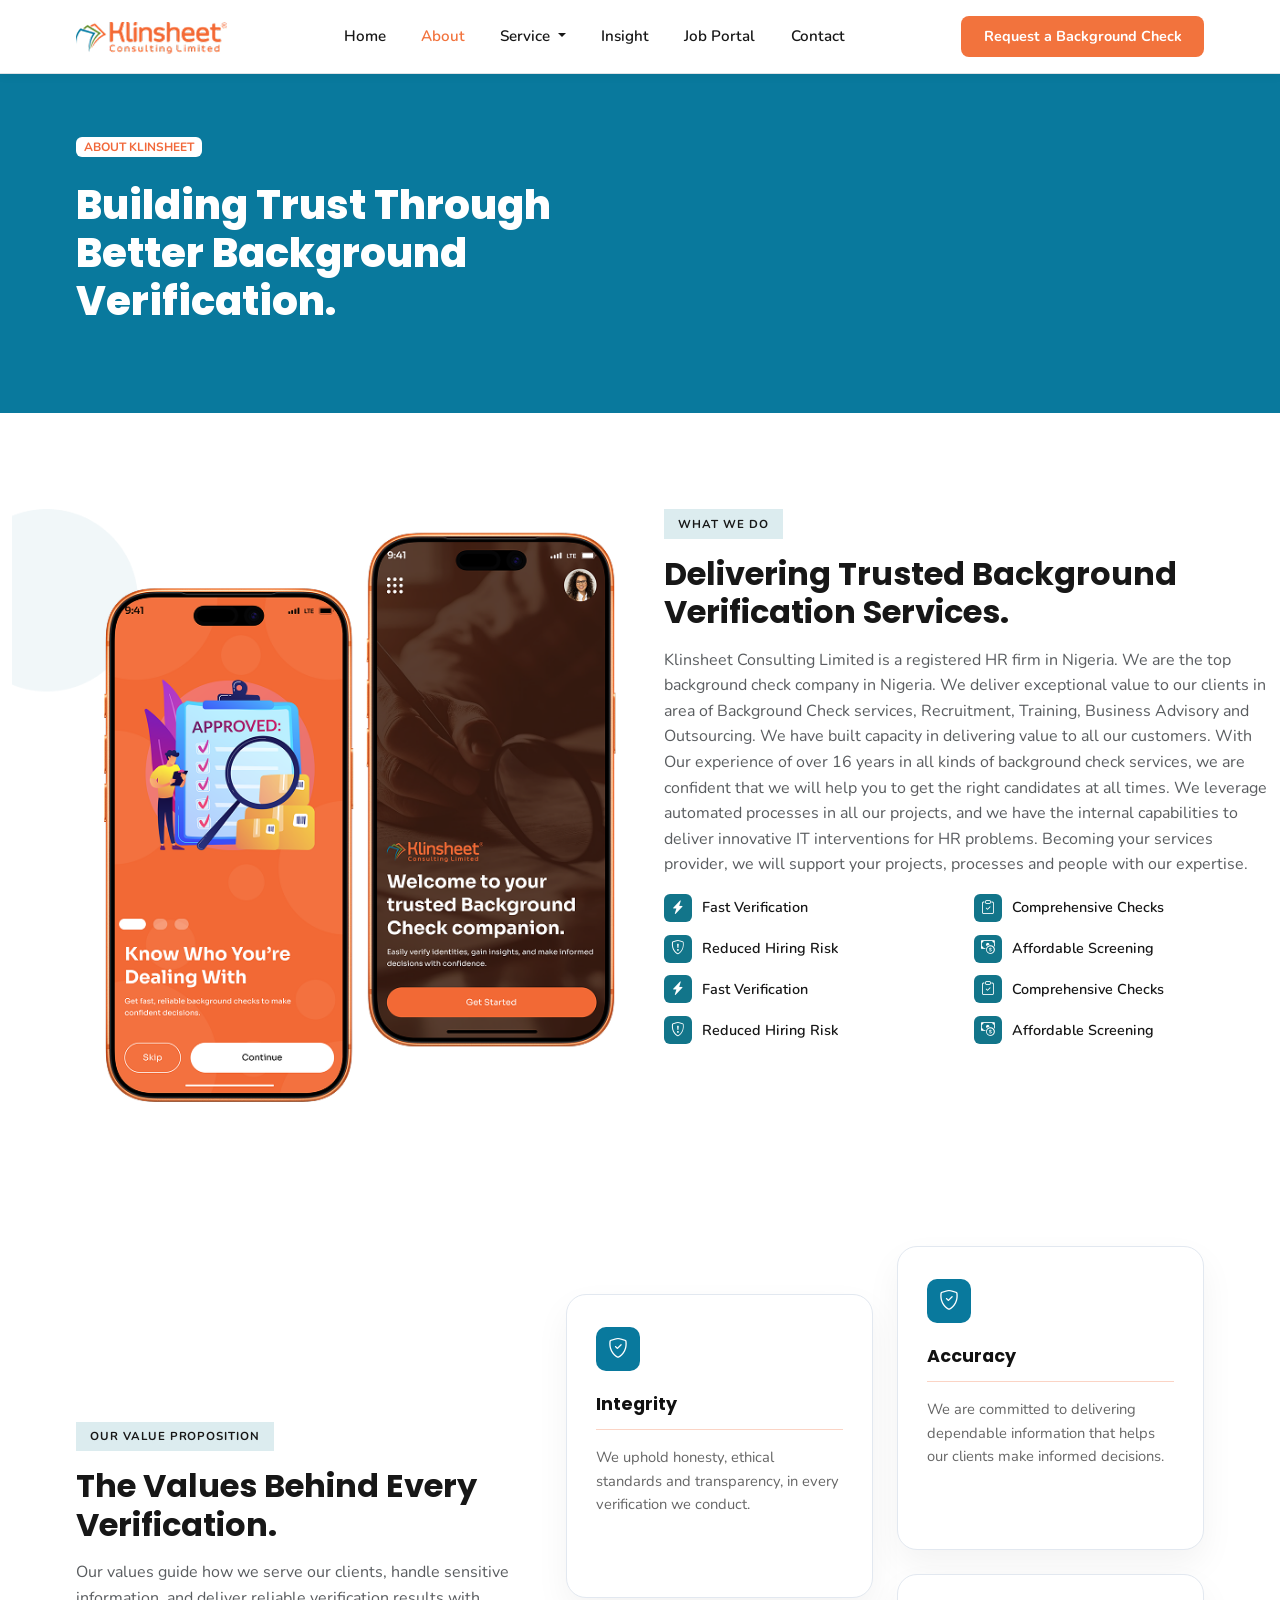
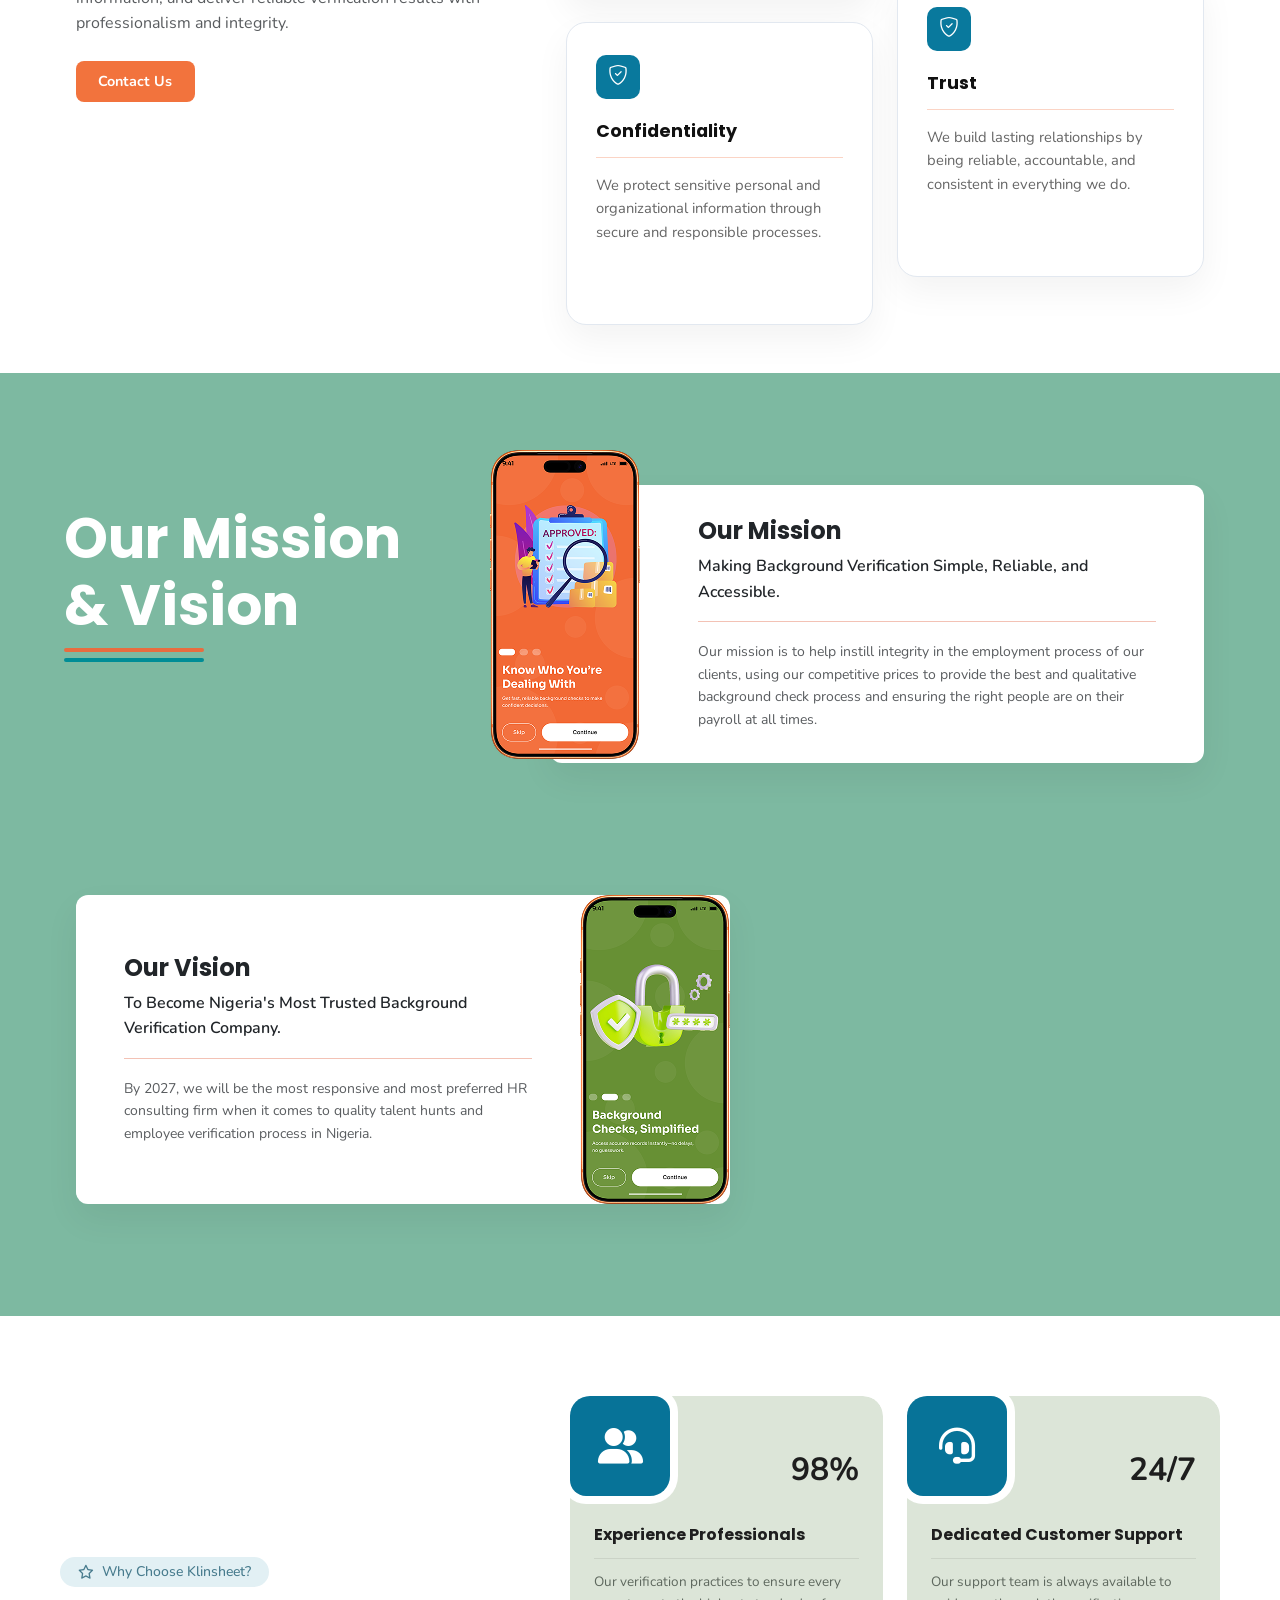
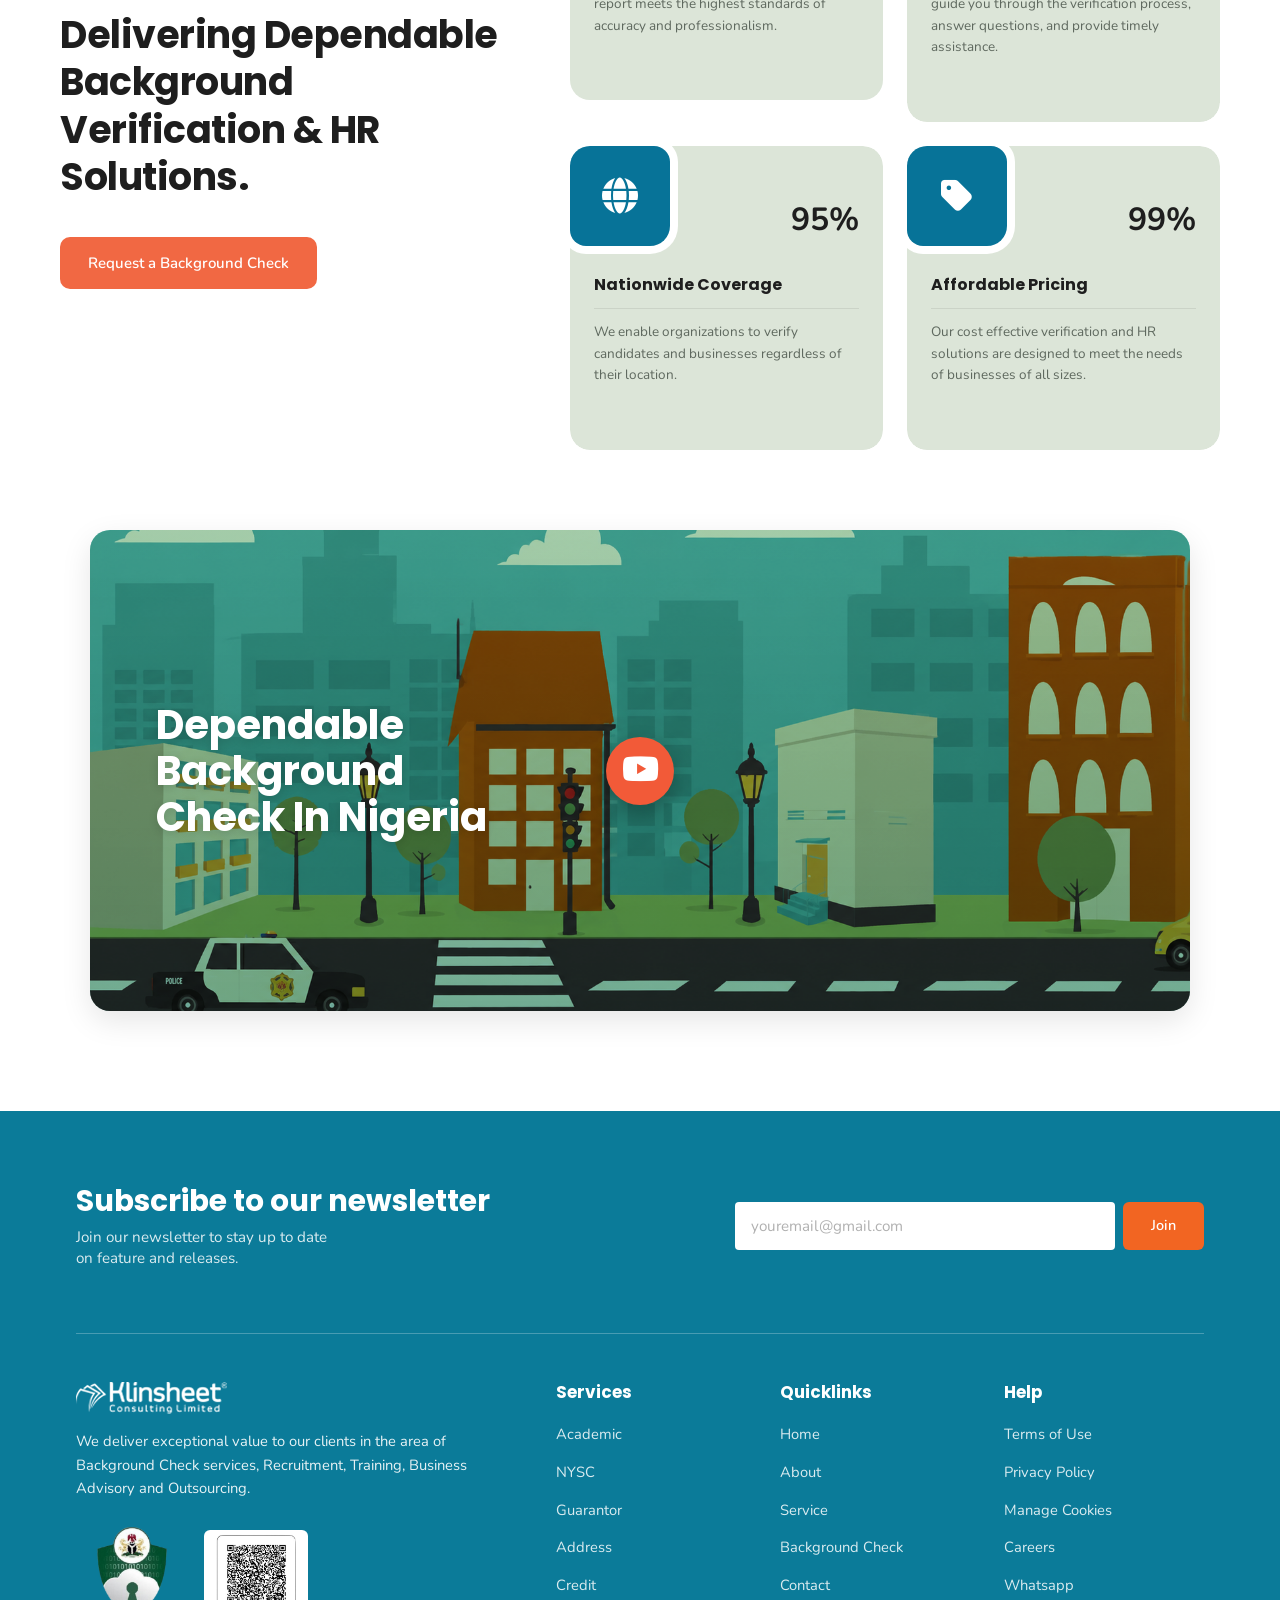
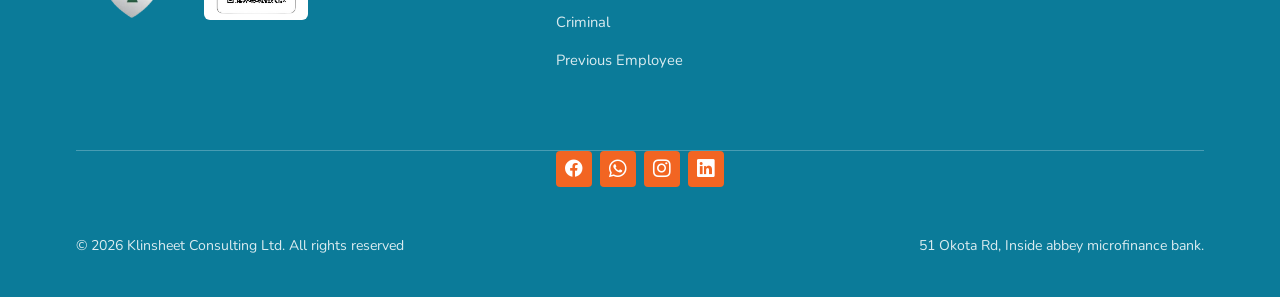
==== About.html @ 45db50a8 "gggggg" ====
<!DOCTYPE html>
<html lang="en">
<head>
  <meta charset="UTF-8">
  <meta name="viewport" content="width=device-width, initial-scale=1.0">
  <title>Klinsheet Consulting Ltd — About</title>

  <!-- External Libraries -->
  <link href="https://cdn.jsdelivr.net/npm/bootstrap@5.3.3/dist/css/bootstrap.min.css" rel="stylesheet">
  <link rel="stylesheet" href="https://cdn.jsdelivr.net/npm/bootstrap-icons@1.11.3/font/bootstrap-icons.css">
  <link href="https://fonts.googleapis.com/css2?family=Nunito:wght@400;600;700&family=Poppins:wght@400;500;600;700;800&display=swap" rel="stylesheet">
  <link rel="stylesheet" href="https://cdnjs.cloudflare.com/ajax/libs/font-awesome/6.4.0/css/all.min.css">
 <link rel="stylesheet" href="sbout.css">
</head>
<body>

  <!-- NAVBAR -->
  <nav class="navbar navbar-expand-lg navbar-custom border-bottom sticky-top">
    <div class="container">
      <a class="navbar-brand navbar-brand-custom" href="#"><img src="images/klinsheet logo 1.png" alt=""></a>
      <button class="navbar-toggler" type="button" data-bs-toggle="collapse" data-bs-target="#navMenu">
        <span class="navbar-toggler-icon"></span>
      </button>
      <div class="collapse navbar-collapse" id="navMenu">
        <ul class="navbar-nav mx-auto">
          <li class="nav-item"><a class="nav-link nav-link-custom" href="index.html">Home</a></li>
          <li class="nav-item"><a class="nav-link nav-link-custom active" href="about.css">About</a></li>
          <li class="nav-item dropdown">
  <a class="nav-link nav-link-custom dropdown-toggle" href="#" id="servicesDropdown" role="button" data-bs-toggle="dropdown" aria-expanded="false">
    Service
  </a>
  <ul class="dropdown-menu dropdown-menu-glass" aria-labelledby="servicesDropdown">
    <li><a class="dropdown-item" href="academic verification.html">Academic Verification</a></li>
    <li><a class="dropdown-item" href="Previous Employee Check.html">Previous Employee Check</a></li>
    <li><a class="dropdown-item" href="guarantor check.html">Guarantor/ Reference Check</a></li>
    <li><a class="dropdown-item" href="nysc verification.html">NYSC Verification</a></li>
    <li><a class="dropdown-item" href="Address confirmation.html">Address Confirmation</a></li>
    <li><a class="dropdown-item" href="credit check.html">Credit Check</a></li>
    <li><a class="dropdown-item " href="criminal ceck.html">Criminal Check</a></li>
  </ul>
</li>
          <li class="nav-item"><a class="nav-link nav-link-custom" href="#">Insight</a></li>
          <li class="nav-item"><a class="nav-link nav-link-custom" href="#">Job Portal</a></li>
          <li class="nav-item"><a class="nav-link nav-link-custom" href="contact us.html">Contact</a></li>
        </ul>
        <a href="request background check.html" class="btn btn-orange ms-lg-3 mt-3 mt-lg-0">Request a Background Check</a>
      </div>
    </div>
  </nav>

  
  <section class="hero mb-5">
    <div class="container hero-container">
      <div class="badge badge-orange mb-4">ABOUT KLINSHEET</div>
      <h1>Building Trust Through<br> Better Background Verification.</h1>
    </div>
  </section>

  <section class="container-fluid py-5 my-5 about-intro">
    <div class="row g-5">
      <div class="about-intro-img col-md-6">
      <img src="images/Group 33368.png" alt="Mobile App Screen" class="img-fluid">
    </div>
    <div class="about-intro-text col-md-6">
       <span class="eyebrow eyebrow-blue mb-3 d-inline-block">WHAT WE DO</span>
          <h2 class="fw-bold mb-3 fs-2">Delivering Trusted Background Verification Services.</h2>
          <p class="text-muted mb-3">
            Klinsheet Consulting Limited is a registered HR firm in Nigeria. We are the top background check company in Nigeria. We deliver exceptional value to our 
clients in area of Background Check services, Recruitment, Training, Business Advisory and Outsourcing. We have built capacity in delivering value to all our customers. With Our experience of over 16 years in all kinds of
background check services, we are confident that we will help you to get the right candidates at all times. We leverage automated processes
in all our projects, and we have the internal capabilities to deliver innovative IT interventions for HR problems. Becoming your services
provider, we will support your projects, processes and people with our expertise.
          </p>

          
          <div class="row g-3">
            <div class="col-sm-6">
              <div class="feature-item">
                <span class="feature-icon"><i class="bi bi-lightning-charge-fill text-white"></i></span> 
                Fast Verification
              </div>
              <div class="feature-item">
                <span class="feature-icon"><i class="bi bi-shield-exclamation text-white"></i></span> 
                Reduced Hiring Risk
              </div>
            </div>
            <div class="col-sm-6">
              <div class="feature-item">
                <span class="feature-icon"><i class="bi bi-clipboard-check text-white"></i></span> 
                Comprehensive Checks
              </div>
              <div class="feature-item">
                <span class="feature-icon"><i class="bi bi-cash-coin text-white"></i></span> 
                Affordable Screening
              </div>
            </div>
          </div>
          <div class="row g-3">
            <div class="col-sm-6">
              <div class="feature-item">
                <span class="feature-icon"><i class="bi bi-lightning-charge-fill text-white"></i></span> 
                Fast Verification
              </div>
              <div class="feature-item">
                <span class="feature-icon"><i class="bi bi-shield-exclamation text-white"></i></span> 
                Reduced Hiring Risk
              </div>
            </div>
            <div class="col-sm-6">
              <div class="feature-item">
                <span class="feature-icon"><i class="bi bi-clipboard-check text-white"></i></span> 
                Comprehensive Checks
              </div>
              <div class="feature-item">
                <span class="feature-icon"><i class="bi bi-cash-coin text-white"></i></span> 
                Affordable Screening
              </div>
            </div>
          </div>
      </div>
    </div>
  </section>
<!-- VALUES -->
<section class="py-5 my-5">
  <div class="container">
    <div class="row align-items-center g-5">
      <div class="col-lg-5">
        <span class="eyebrow eyebrow-blue mb-3 d-inline-block">OUR VALUE PROPOSITION</span>
        <h2 class="fw-bold mb-3 fs-2">The Values Behind Every Verification.</h2>
        <p class="text-muted mb-4">
          Our values guide how we serve our clients, handle sensitive information, and deliver reliable
          verification results with professionalism and integrity.
        </p>
        <a href="#" class="btn btn-orange">Contact Us</a>
      </div>
      <div class="col-lg-7">
        <div class="row g-4">
          <div class="col-sm-6">
            <div class="value-card mt-sm-5">
              <div class="value-icon"><i class="bi bi-shield-check"></i></div>
              <h5>Integrity</h5>
              <p>We uphold honesty, ethical standards and transparency, in every verification we conduct.</p>
            </div>
          </div>
          <div class="col-sm-6">
            <div class="value-card">
              <div class="value-icon"><i class="bi bi-shield-check"></i></div>
              <h5>Accuracy</h5>
              <p>We are committed to delivering dependable information that helps our clients make informed decisions.</p>
            </div>
          </div>
          <div class="col-sm-6">
            <div class="value-card mt-sm-5">
              <div class="value-icon"><i class="bi bi-shield-check"></i></div>
              <h5>Confidentiality</h5>
              <p>We protect sensitive personal and organizational information through secure and responsible processes.</p>
            </div>
          </div>
          <div class="col-sm-6">
            <div class="value-card">
              <div class="value-icon"><i class="bi bi-shield-check"></i></div>
              <h5>Trust</h5>
              <p>We build lasting relationships by being reliable, accountable, and consistent in everything we do.</p>
            </div>
          </div>
        </div>
      </div>
    </div>
  </div>
</section>

 <section class="mission-vision-section">
  <div class="container position-relative">
    
    <div class="section-title-wrapper">
      <h1 class="text-white fw-bold display-4 mb-2">Our Mission<br>&amp; Vision</h1>
      <div class="accent-lines">
        <span class="line-orange"></span>
        <span class="line-teal"></span>
      </div>
    </div>

    <div class="cards-stack">
      <div class="mv-card-wrapper mission-wrapper">
        <article class="mv-card">
          <div class="phone-wrap phone-top">
            <img src="images/Free iPhone 17 Pro Cosmic Orange Mockup (Mockuuups Studio).png" alt="Mission Mobile App">
          </div>
          <div class="card-content">
            <h2 class="fs-4 fw-bold mb-2 text-dark">Our Mission</h2>
            <p class="lead text-dark fw-semibold mb-3 fs-6">
              Making Background Verification Simple, Reliable, and Accessible.
            </p>
            <hr class="card-divider">
            <p class="text-muted small mb-0">
              Our mission is to help instill integrity in the employment process of our clients, using our competitive prices to provide the best and qualitative background check process and ensuring the right people are on their payroll at all times.
            </p>
          </div>
        </article>
      </div>

      <div class="mv-card-wrapper vision-wrapper">
        <article class="mv-card">
          <div class="card-content">
            <h2 class="fs-4 fw-bold mb-2 text-dark">Our Vision</h2>
            <p class="lead text-dark fw-semibold mb-3 fs-6">
              To Become Nigeria's Most Trusted Background Verification Company.
            </p>
            <hr class="card-divider">
            <p class="text-muted small mb-0">
              By 2027, we will be the most responsive and most preferred HR consulting firm when it comes to quality talent hunts and employee verification process in Nigeria.
            </p>
          </div>
          <div class="phone-bottom">
            <img src="images/iphone 2.png" alt="Vision Mobile App">
          </div>
        </article>
      </div>

    </div>
  </div>
</section>
 <!-- WHY CHOOSE / STATS -->
<section class="section-container">
    <!-- Left Column -->
    <div class="left-content">
      <div class="badge">
        <i class="fa-regular fa-star"></i>
        <span>Why Choose Klinsheet?</span>
      </div>
      <h1 class="title">Delivering Dependable Background Verification & HR Solutions.</h1>
      <a href="#" class="cta-btn">Request a Background Check</a>
    </div>

    <!-- Right Grid -->
    <div class="right-grid">
      
      <!-- Card 1 -->
      <div class="card-wrapper">
        <div class="blue-box">
          <i class="fa-solid fa-user-group"></i>
        </div>
        <div class="green-content py-5">
          <div class="stat">98%</div>
          <h3>Experience Professionals</h3>
          <p>Our verification practices to ensure every report meets the highest standards of accuracy and professionalism.</p>
        </div>
      </div>

      <!-- Card 2 -->
      <div class="card-wrapper">
        <div class="blue-box">
          <i class="fa-solid fa-headset"></i>
        </div>
        <div class="green-content py-5">
          <div class="stat">24/7</div>
          <h3>Dedicated Customer Support</h3>
          <p>Our support team is always available to guide you through the verification process, answer questions, and provide timely assistance.</p>
        </div>
      </div>

      <!-- Card 3 -->
      <div class="card-wrapper">
        <div class="blue-box">
          <i class="fa-solid fa-globe"></i>
        </div>
        <div class="green-content py-5">
          <div class="stat">95%</div>
          <h3>Nationwide Coverage</h3>
          <p>We enable organizations to verify candidates and businesses regardless of their location.</p>
        </div>
      </div>

      <!-- Card 4 -->
      <div class="card-wrapper">
        <div class="blue-box">
          <i class="fa-solid fa-tag"></i>
        </div>
        <div class="green-content py-5">
          <div class="stat">99%</div>
          <h3>Affordable Pricing</h3>
          <p>Our cost effective verification and HR solutions are designed to meet the needs of businesses of all sizes.</p>
        </div>
      </div>

    </div>
  </section>

 <div class="video-banner">
  <!-- Background City Illustration -->
  <img src="images/house 11.png" alt="Klinsheet Video Preview" class="video-banner-img">
  
  <!-- Overlay Text on the Left -->
  <div class="video-banner-text">
    <h2>Dependable<br>Background<br>Check In Nigeria</h2>
  </div>

  <!-- Centered YouTube/Play Button Overlay -->
  <a href="#" class="play-btn-center" aria-label="Play Video">
    <i class="bi bi-youtube"></i>
  </a>
</div>

<footer id="contact" class="site-footer">
  <div class="container">
    
    <!-- Newsletter Section -->
    <div class="row align-items-center pb-5 pt-2">
      <div class="col-lg-6 mb-3 mb-lg-0">
        <h3 class="newsletter-title mb-2">Subscribe to our newsletter</h3>
        <p class="newsletter-text mb-0">Join our newsletter to stay up to date<br>on feature and releases.</p>
      </div>
      <div class="col-lg-6">
        <form class="d-flex gap-2 justify-content-lg-end">
          <input type="email" class="form-control newsletter-input" placeholder="youremail@gmail.com" required>
          <button type="submit" class="btn btn-newsletter">Join</button>
        </form>
      </div>
    </div>

    <hr class="footer-divider mb-5">

    <!-- Main Footer Links Section -->
    <div class="row g-4 pb-5">
      <!-- Left Column: Logo, Description & Badges -->
      <div class="col-lg-5 pe-lg-5">
        <a class="navbar-brand d-inline-block mb-3" href="#home">
          <img src="images/klinsheet logo 1.png" alt="Klinsheet Consulting Limited" class="footer-logo">
        </a>
        <p class="footer-description">We deliver exceptional value to our clients in the area of Background Check services, Recruitment, Training, Business Advisory and Outsourcing.</p>
        
        <!-- Badges Side by Side -->
        <div class="d-flex align-items-center gap-3 mt-4" style="height: 100px; width: auto;">
          <img src="images/badge-placeholder.png"style="height: 100px; width: auto;" alt="Security Shield Badge" class="footer-badge-shield">
          <img src="images/qr-placeholder.png"style="height: 90px; width: auto; alt="QR Code" class="footer-badge-qr">
        </div>
      </div>

      <!-- Right Columns: Link Lists -->
      <div class="col-lg-7">
        <div class="row g-4">
          <div class="col-4">
            <h6 class="footer-heading">Services</h6>
            <ul class="footer-links">
              <li><a href="#services">Academic</a></li>
              <li><a href="#services">NYSC</a></li>
              <li><a href="#services">Guarantor</a></li>
              <li><a href="#services">Address</a></li>
              <li><a href="#services">Credit</a></li>
              <li><a href="#services">Criminal</a></li>
              <li><a href="#services">Previous Employee</a></li>
            </ul>
          </div>

          <div class="col-4">
            <h6 class="footer-heading">Quicklinks</h6>
            <ul class="footer-links">
              <li><a href="#home">Home</a></li>
              <li><a href="#about">About</a></li>
              <li><a href="#services">Service</a></li>
              <li><a href="#contact">Background Check</a></li>
              <li><a href="#contact">Contact</a></li>
            </ul>
          </div>

          <div class="col-4">
            <h6 class="footer-heading">Help</h6>
            <ul class="footer-links">
              <li><a href="#">Terms of Use</a></li>
              <li><a href="#">Privacy Policy</a></li>
              <li><a href="#">Manage Cookies</a></li>
              <li><a href="#">Careers</a></li>
              <li><a href="#">Whatsapp</a></li>
            </ul>
          </div>
        </div>
      </div>
    </div>


    <!-- Social Icons Centered above bottom bar -->
      <hr class="footer-divider mb-0">
    <div class="d-flex justify-content-center gap-2 pb-4">
      <a href="#" class="social-box"><i class="bi bi-facebook"></i></a>
      <a href="#" class="social-box"><i class="bi bi-whatsapp"></i></a>
      <a href="#" class="social-box"><i class="bi bi-instagram"></i></a>
      <a href="#" class="social-box"><i class="bi bi-linkedin"></i></a>
    </div>

   

    <!-- Bottom Copyright & Address Section -->
    <div class="d-flex flex-column flex-md-row justify-content-between align-items-center py-4 gap-2 footer-bottom-text">
      <p class="mb-0">&copy; 2026 Klinsheet Consulting Ltd. All rights reserved</p>
      <p class="mb-0">51 Okota Rd, Inside abbey microfinance bank.</p>
    </div>

  </div>
</footer>
<script src="https://cdn.jsdelivr.net/npm/bootstrap@5.3.3/dist/js/bootstrap.bundle.min.js"></script>
</body>
</html>
---- sbout.css ----
/* ============================================================
   COMBINED STYLESHEET
   Merged from: about.css + about1.css
   Note: both source files were merged in order. Some selectors
   (e.g. :root, .hero, .value-card, .value-icon, .newsletter*)
   are defined in both files — later rules in this file (from
   about1.css) will win due to normal CSS cascade order.
============================================================ */

/* ============================================================
   SOURCE: about.css
============================================================ */
html,
body {
    width: 100%;
    max-width: 100%;
    overflow-x: hidden;
}
/* --- Global Styles & Variables --- */

:root {
  --primary: #F26522;
  --primary-hover: #d95318;
  --teal: #008D96;
  --teal-dark: #005F66;
  --teal-light: #E0F2F1;
  --text-dark: #1A202C;
  --text-muted: #4A5568;
  --bg-light: #F7FAFC;
  --bg-green-light: #6BB599;
  --white: #FFFFFF;
  --border-color: #E2E8F0;
  --radius: 8px;
  --transition: all 0.3s ease;
}

* {
  margin: 0;
  padding: 0;
  box-sizing: border-box;
}

body {
  font-family: 'Segoe UI', Tahoma, Geneva, Verdana, sans-serif;
  color: var(--text-dark);
  background-color: #FAFAFA;
  line-height: 1.6;
}

.container {
  width: 90%;
  max-width: 1200px;
  margin: 0 auto;
}

a {
  text-decoration: none;
  color: inherit;
}

ul {
  list-style: none;
}

.text-center { text-align: center; }

/* Buttons & Tags */
.btn {
  display: inline-block;
  padding: 10px 20px;
  border-radius: 6px;
  font-weight: 600;
  font-size: 0.9rem;
  cursor: pointer;
  border: none;
  transition: var(--transition);
}

.btn-primary {
  background-color: var(--primary);
  color: var(--white);
}

.btn-primary:hover {
  background-color:green;
}

.section-tag {
  display: inline-block;
  font-size: 0.8rem;
  font-weight: 700;
  letter-spacing: 1px;
  color: var(--teal);
  text-transform: uppercase;
  margin-bottom: 12px;
}

/* Header / Navigation */
.navbar {
  background: var(--white);
  padding: 15px 0;
  box-shadow: 0 2px 10px rgba(0,0,0,0.05);
  position: sticky;
  top: 0;
  z-index: 100;
}

.nav-container {
  display: flex;
  align-items: center;
  justify-content: space-between;
}
.logo {
  display: flex;
  align-items: center;
  gap: 8px;
  font-weight: 700;
  font-size: 1.4rem;
  color: var(--teal);
}

.nav-links {
  display: flex;
  gap: 25px;
}

.nav-links a {
  font-size: 0.95rem;
  color: var(--text-muted);
  font-weight: 500;

}

.nav-links a.active, .nav-links a:hover {
  color: var(--primary);
}

/* Hero Section */
.hero {
  background-color: #09799D;
  color: var(--white);
  padding: 120px 0 140px 0;
}
.hero-badge {
  display: inline-block;
  background: rgba(255, 255, 255, 0.2);
  padding: 4px 12px;
  border-radius: 4px;
  font-size: 0.75rem;
  font-weight: 600;
  margin-bottom: 15px;
}



/* Intro Section */

.intro-graphics {
  display: flex;
  gap: 15px;
  justify-content: center;
}

.phone-mockup {
  width: 180px;
  height: 340px;
  border-radius: 24px;
  border: 8px solid #2D3748;
  padding: 10px;
  box-shadow: 0 10px 25px rgba(0,0,0,0.1);
}

.orange-screen { background-color: var(--primary); color: white; padding: 20px 10px; text-align: center;}
.dark-screen { background-color: #1A202C; color: white; padding: 20px 10px; }

.intro-content h2 {
  font-size: 2rem;
  margin-bottom: 15px;
}

.lead-text {
  color: var(--text-muted);
  font-size: 0.95rem;
  margin-bottom: 25px;
}

.checklist-grid {
  display: grid;
  grid-template-columns: 1fr 1fr;
  gap: 12px;
}

.check-item {
  color: var(--teal);
  font-size: 0.85rem;
  font-weight: 600;
}

.check-item i { margin-right: 6px; }

/* Values Section */
.values {
  display: grid;
  grid-template-columns: 1fr 1.5fr;
  gap: 40px;
  padding: 60px 0;
}

.values-grid {
  display: grid;
  grid-template-columns: 1fr 1fr;
  gap: 20px;
}

.value-card {
  background: var(--white);
  padding: 25px;
  border-radius: var(--radius);
  border: 1px solid var(--border-color);
  box-shadow: 0 4px 12px rgba(0,0,0,0.03);
}

.value-icon {
  width: 40px;
  height: 40px;
  background: #09799D;
  color: #ffffff;
  border-radius: 6px;
  display: flex;
  align-items: center;
  justify-content: center;
  margin-bottom: 15px;
}

.value-card h3 { margin-bottom: 8px; font-size: 1.1rem; }
.value-card p { font-size: 0.85rem; color: var(--text-muted); }

/* Increased size for the Blue Icon Box */
.stat-icon-box {
  width: 64px;          /* Increased box width */
  height: 64px;         /* Increased box height */
  background-color: #1995af; 
  border-radius: 14px;  /* Slightly larger rounded corners to match proportion */
  color: #ffffff;
  display: flex;
  align-items: center;
  justify-content: center;
  font-size: 1.75rem;   /* Increased icon size */
  flex-shrink: 0;       /* Prevents box from squeezing on small screens */
}

/* Adjust card padding to accommodate the larger icon */
.stat-card {
  background: #ffffff;
  border: 1px solid rgba(0, 0, 0, 0.05);
  border-radius: 16px;
  padding: 20px 24px;   /* Added extra internal spacing */
  display: flex;
  align-items: center;
  justify-content: space-between;
  box-shadow: 0 8px 20px rgba(0, 0, 0, 0.03);
}

/* Make percentage text proportionally balanced */
.stat-number-box {
  font-size: 2.2rem;    /* Slightly larger font to match the bigger icon */
  font-weight: 800;
  color: #111111;
  letter-spacing: -0.5px;
}

/* Newsletter Section */
.newsletter {
  background: var(--teal);
  color: var(--white);
  padding: 40px 0;
}

.newsletter-grid {
  display: flex;
  justify-content: space-between;
  align-items: center;
}

.newsletter-form {
  display: flex;
  gap: 10px;
}

.newsletter-form input {
  padding: 10px 15px;
  border-radius: 6px;
  border: none;
  width: 280px;
  outline: none;
}

/* Footer */
.footer {
  background: var(--teal-dark);
  color: var(--white);
  padding: 60px 0 20px 0;
}

.footer-grid {
  display: grid;
  grid-template-columns: 2fr 1fr 1fr 1fr;
  gap: 40px;
  margin-bottom: 40px;
}

.footer-brand p {
  font-size: 0.85rem;
  margin: 15px 0;
  opacity: 0.8;
}

.social-links {
  display: flex;
  gap: 10px;
}

.social-links a {
  width: 32px;
  height: 32px;
  background: var(--primary);
  border-radius: 4px;
  display: flex;
  align-items: center;
  justify-content: center;
  font-size: 0.85rem;
}

.footer-col h4 {
  font-size: 1rem;
  margin-bottom: 15px;
}

.footer-col ul li {
  margin-bottom: 8px;
}

.footer-col ul li a {
  font-size: 0.85rem;
  opacity: 0.8;
  transition: var(--transition);
}

.footer-col ul li a:hover {
  opacity: 1;
}

.footer-bottom {
  border-top: 1px solid rgba(255,255,255,0.1);
  padding-top: 20px;
  display: flex;
  justify-content: space-between;
  font-size: 0.75rem;
  opacity: 0.7;
}

/* Responsive Media Queries */
@media (max-width: 992px) {
  .about-intro, .values, .mv-grid {
    grid-template-columns: 1fr;
  }
  .footer-grid {
    grid-template-columns: 1fr 1fr;
  }
}

@media (max-width: 768px) {
  .nav-links {
    display: none; /* Can be toggled with JS mobile menu */
  }
  .values-grid {
    grid-template-columns: 1fr;
  }
  .newsletter-grid {
    flex-direction: column;
    gap: 20px;
    text-align: center;
  }
  .footer-grid {
    grid-template-columns: 1fr;
  }
  .footer-bottom {
    flex-direction: column;
    gap: 10px;
    text-align: center;
  }
}
/* ============================================================
   SOURCE: about1.css
============================================================ */

html,
body {
    width: 100%;
    max-width: 100%;
    overflow-x: hidden;
}
:root {
  --teal-dark: #0d5867;
  --teal: #12758a;
  --teal-light: #e8f3f5;
  --orange: #f2733d;
  --orange-dark: #e4622c;
  --sage: #70b194;
  --navy-footer: #0a4b5c;
  --ink: #171717;
  --muted: #5c7078;
}

* {
  box-sizing: border-box;
}

body {
  font-family: 'Nunito', sans-serif;
  color: var(--ink);
  background-color: #ffffff;
  margin: 0;
  padding: 0;
}

h1, h2, h3, h4, h5, h6 {
  font-family: 'Poppins', sans-serif;
}
.badge-orange{
      background-color: #fff !important;
      color: #f1683a;
    }


/* EYEBROWS */
.eyebrow {
  font-size: 0.72rem;
  font-weight: 700;
  letter-spacing: 0.08em;
  padding: 0.35rem 0.9rem;
}
.eyebrow-orange { background: var(--orange); color: #ffffff; }
.eyebrow-blue { background: #dcecef; color: var(#000000); }

/* NAVBAR */
.navbar-custom {
  padding: 0.9rem 0;
  background: #ffffff;
}
.navbar-brand-custom {
  font-family: 'Poppins', sans-serif;
  font-weight: 800;
  font-size: 1.3rem;
  color: var(--teal-dark);
  text-decoration: none;
}
.navbar-brand-custom span { color: var(--orange); }
.nav-link-custom {
  color: var(--ink) !important;
  font-weight: 600;
  font-size: 0.95rem;
  margin: 0 0.6rem;
}
.nav-link-custom.active, 
.nav-link-custom:hover {
  color: var(--orange) !important;
}
.dropdown-menu{
  background-image: url('images/blog\ pics.png');
  padding: 20px;
  background-repeat: no-repeat;
}
.dropdown-item{
  color: #fff;
}
.dropdown-menu-custom .dropdown-item:hover,
.dropdown-menu-custom .dropdown-item.active {
  background-color: #e24927;   /* Orange text */
  padding-left: 24px;
}
/* Glassmorphism Dropdown Menu Container */
.dropdown-menu-glass {
  background: 
    linear-gradient(rgba(0, 118, 150, 0.82), rgba(0, 118, 150, 0.82)), 
    url('images/blog\ pics.png') center/cover no-repeat !important;
  
  backdrop-filter: blur(8px);
  -webkit-backdrop-filter: blur(8px);
  border: 1px solid rgba(255, 255, 255, 0.25) !important;
  border-radius: 24px !important;
  padding: 28px 24px !important; /* Slightly increased side padding */
  
  /* Forces container to expand automatically to fit long single-line text */
  width: max-content !important;
  min-width: 290px;
  
  box-shadow: 0 15px 35px rgba(0, 0, 0, 0.3);
  text-align: center;
  overflow: hidden;
}

/* Dropdown Menu Items - Straight single-line text */
.dropdown-menu-glass .dropdown-item {
  color: #ffffff !important;
  font-size: 15px;
  font-weight: 500;
  padding: 10px 20px;
  border-radius: 8px;
  transition: all 0.2s ease-in-out;
  background: transparent !important;
  
  /* Key properties: Prevents text wrapping and keeps it straight on one line */
  white-space: nowrap !important;
  display: block;
}

/* Hover and Active Highlights */
.dropdown-menu-glass .dropdown-item:hover,
.dropdown-menu-glass .dropdown-item.active {
  color: #ffffff !important;
  background-color: rgba(255, 255, 255, 0.2) !important;
}

/* Desktop Hover Support */
@media (min-width: 992px) {
  .nav-item.dropdown:hover .dropdown-menu-glass {
    display: block;
    margin-top: 0;
  }
}

/* BUTTONS */
.btn-orange {
  background: var(--orange);
  border: none;
  color: #ffffff;
  font-weight: 700;
  padding: 0.6rem 1.4rem;
  border-radius: 8px;
  font-size: 0.9rem;
  transition: background 0.2s ease;
}
.btn-orange:hover {
  background: green;
  color: #ffffff;
}

/* Hero Section */
.hero {
  background-color: #09799D;
  color: var(--white);
  padding: 60px 0 80px 0;
}

.hero-badge {
  display: inline-block;
  background: rgba(255, 255, 255, 0.2);
  padding: 4px 12px;
  border-radius: 4px;
  font-size: 0.75rem;
  font-weight: 600;
  margin-bottom: 15px;
}

.hero h1 {
  font-size: 2.5rem;
  font-weight: 800 !important;
  max-width: 600px;
  line-height: 1.2;
}

/* FEATURES */
.feature-item {
  display: flex;
  align-items: center;
  gap: 0.6rem;
  margin-bottom: 0.8rem;
  font-size: 0.9rem;
  font-weight: 600;
}
.feature-icon {
  background: var(--teal);
  color: #ffffff;
  width: 28px;
  height: 28px;
  border-radius: 6px;
  display: flex;
  align-items: center;
  justify-content: center;
  font-size: 0.85rem;
  flex-shrink: 0;
}
/* =============================================================
   VALUE PROPOSITION CARDS
============================================================= */
.value-card {
  background: #ffffff;
  border-radius: 20px;
  padding: 2rem 1.8rem;
  box-shadow: 0 15px 35px rgba(0, 0, 0, 0.05);
  height: 100%;
  display: flex;
  flex-direction: column;
}

/* Square teal/blue rounded icon container */
.value-icon {
  width: 44px;
  height: 44px;
  border-radius: 10px;
  background-color: #09799D; /* Matches Figma's teal-blue brand shade */
  color: #ffffff;
  display: flex;
  align-items: center;
  justify-content: center;
  margin-bottom: 1.4rem;
  font-size: 1.25rem;
}

.value-card h5 {
  font-weight: 700;
  font-size: 1.1rem;
  color: #111111;
  margin-bottom: 1rem;
}

/* Orange horizontal line under card titles */
.value-card h5::after {
  content: "";
  display: block;
  width: 100%;
  height: 1px;
  background-color: rgba(242, 112, 63, 0.3); /* Exact line color requested */
  margin-top: 0.9rem;
}

.value-card p {
  color: #666666;
  font-size: 0.92rem;
  line-height: 1.6;
  margin-bottom: 0;
}
/* MISSION & VISION SECTION */
.mission-vision-section {
  background: #7DB9A1; /* Matches image background */
  padding: 7rem 0;
  overflow: hidden;
}

/* Accent Lines Under Heading */
.accent-lines span {
  display: block;
  height: 4px;
  border-radius: 2px;
}
.accent-lines .line-orange {
  width: 140px;
  background: #E86C3F;
  margin-bottom: 6px;
}
.accent-lines .line-teal {
  width: 140px;
  background: #008D96;
}

/* Base Card Styling */
.mv-card {
  background: #FFFFFF;
  border-radius: 12px;
  display: flex;
  align-items: center;
  position: relative;
  box-shadow: 0 15px 35px rgba(0, 0, 0, 0.06);
  border: none;
}
.card-content {
  padding: 2rem 3rem;
  flex: 1;
}

.card-divider {
  border: 0;
  border-top: 1.5px solid #F3C2B5;
  margin: 1rem 0 1.2rem 0;
  opacity: 1;
}

/* Phone Mockup Defaults */
.phone-wrap {
  flex-shrink: 0;
  z-index: 10;
}
.phone-bottom{
  flex-shrink: 0;
  z-index: 10;
}
.mission-wrapper{
  margin-bottom: 100px;
}
/* --- DESKTOP LAYOUT (Matches Exact Design) --- */
@media (max-width: 991.98px) {
    .mission-wrapper,
    .vision-wrapper {
        width: 100%;
        margin-left: 0;
        margin-right: 0;
    }

    .phone-top {
        position: static;
        width: 180px;
        margin: 0 auto 20px;
    }

    .phone-top img,
    .phone-bottom img {
        max-width: 100%;
        height: auto;
        margin: 0 auto;
    }
}
@media (min-width: 992px) {
  .section-title-wrapper {
    position: absolute;
    top: 20px;
    left: 0;
    width: 35%;
    z-index: 2;
  }

  .cards-stack {
    display: flex;
    flex-direction: column;
    gap: 3rem;
  }

  /* Mission Card: Pushed to Top Right */
  .mission-wrapper {
    width: 58%;
    margin-left: auto;
  }

  .mission-wrapper .mv-card {
    padding-left: 100px; /* Space for protruding phone */
  }

  .phone-top {
    position: absolute;
    left: -60px;
    top: -35px;
    width: 220px;
  }

  /* Vision Card: Pushed to Bottom Left */
  .vision-wrapper {
    width: 58%;
    margin-right: auto;
    margin-top: -1rem; /* Overlap effect */
  }
}

/* --- TABLET & MOBILE RESPONSIVE LAYOUT --- */
@media (max-width: 991.98px) {
  .mission-vision-section {
    padding: 3rem 0;
  }

  .section-title-wrapper {
    margin-bottom: 2.5rem;
    text-align: center;
  }

  .accent-lines span {
    margin: 0 auto 6px auto;
  }

  .cards-stack {
    display: flex;
    flex-direction: column;
    gap: 2.5rem;
  }


  .mv-card {
    flex-direction: column;
    text-align: center;
    padding: 2rem 1.5rem !important;
  }

  .vision-wrapper .mv-card {
    flex-direction: column-reverse; /* Keeps phone at top on mobile */
  }

  .phone-wrap {
    position: static !important;
    width: 180px !important;
    margin: 0 auto 1.5rem auto;
  }
}
/* Container Wrapper for Card & Cutout Base */
.card-wrapper {
  position: relative;
  background-color: #f5f7f5; /* Match your main page background color */
  border-radius: 20px;
  overflow: hidden;
}

/* Green Inner Card Container */
.green-content {
  background-color: #dce5d8;
  border-radius: 20px;
  padding: 24px 24px 28px 24px;
  min-height: 250px;
}


/* =========================================================
   WHY CHOOSE / STATS SECTION
========================================================= */

/* Root Variables targeting exact design colors */
:root {
  --primary-blue: #077398;
  --bg-light-green: #dce5d8;
  --page-bg: #ffffff; /* Set to your section's actual background color */
  --btn-orange: #f16843;
  --text-dark: #1e1e1e;
  --text-muted: #5e685e;
  --badge-bg: #e2f0f4;
  --badge-text: #477b8d;
}

/* Layout Container */
.section-container {
  max-width: 1200px;
  width: 100%;
  margin: 0 auto;
  padding: 80px 20px;
  display: flex;
  align-items: center;
  gap: 50px;
}

/* Left Content Column */
.left-content {
  flex: 1;
  max-width: 460px;
}

.left-content .badge {
  display: inline-flex;
  align-items: center;
  gap: 8px;
  background-color: var(--badge-bg);
  color: var(--badge-text);
  padding: 8px 18px;
  border-radius: 30px;
  font-size: 14px;
  font-weight: 500;
  margin-bottom: 24px;
}

.left-content .title {
  font-size: 38px;
  line-height: 1.25;
  color: var(--text-dark);
  font-weight: 700;
  margin-bottom: 36px;
  letter-spacing: -0.5px;
}

.left-content .cta-btn {
  display: inline-block;
  background-color: var(--btn-orange);
  color: #ffffff;
  padding: 14px 28px;
  border-radius: 10px;
  text-decoration: none;
  font-weight: 600;
  font-size: 15px;
  transition: opacity 0.2s ease;
}

.left-content .cta-btn:hover {
  opacity: 0.9;
  background-color: green;
}

/* Right Grid Layout */
.right-grid {
  flex: 1.2;
  display: grid;
  grid-template-columns: repeat(2, 1fr);
  gap: 24px;
}

/* Card Outer Base Layer */
.card-wrapper {
  position: relative;
  background-color: var(--page-bg);
  border-radius: 20px;
  overflow: hidden;
}

/* Light Green Card Body */
.green-content {
  background-color: var(--bg-light-green);
  border-radius: 20px;
  padding: 24px 24px 28px 24px;
  min-height: 250px;
}

/* Blue Floating Box & Smooth Cutout Borders */
.blue-box {
  position: absolute;
  top: 0;
  left: 0;
  width: 100px;
  height: 100px;
  background-color: var(--primary-blue);
  color: #ffffff;
  border-radius: 16px;
  border-bottom-right-radius: 20px;
  display: flex;
  align-items: center;
  justify-content: center;
  font-size: 36px;
  z-index: 2;
  box-shadow: 0 0 0 8px var(--page-bg);
}


/* Card Text & Typography */
.green-content .stat {
  text-align: right;
  font-size: 32px;
  font-weight: 700;
  color: var(--text-dark);
  margin-bottom: 30px;
  min-height: 40px;
}

.green-content h3 {
  font-size: 16px;
  font-weight: 700;
  color: var(--text-dark);
  margin-bottom: 12px;
  border-bottom: 1px solid rgba(0, 0, 0, 0.08);
  padding-bottom: 14px;
}

.green-content p {
  font-size: 13.5px;
  line-height: 1.6;
  color: var(--text-muted);
}

/* Responsive Adjustments */
@media (max-width: 992px) {
  .section-container {
    flex-direction: column;
  }
  .left-content {
    max-width: 100%;
  }
}

@media (max-width: 600px) {
  .right-grid {
    grid-template-columns: 1fr;
  }
}
/* VIDEO BANNER CONTAINER */
.video-banner {
  position: relative;
  width: 100%;
  max-width: 1100px;
  margin: 0 auto;
  border-radius: 20px;
  overflow: hidden;
  display: flex;
  align-items: center;
  justify-content: center;
  aspect-ratio: 16 / 7;
  box-shadow: 0 10px 30px rgba(0, 0, 0, 0.1);
  margin-bottom: 100px;
}

/* Green Gradient Tint Overlay */
.video-banner::after {
  content: "";
  position: absolute;
  top: 0;
  left: 0;
  width: 100%;
  height: 100%;
  background: linear-gradient(180deg, rgba(128, 194, 166, 0.7) 0%, rgba(82, 161, 142, 0.8) 100%);
  mix-blend-mode: multiply;
  pointer-events: none;
  z-index: 1;
}

.video-banner-img {
  width: 100%;
  height: 100%;
  object-fit: cover;
  display: block;
}

/* Overlay Text Positioned on the Left */
.video-banner-text {
  position: absolute;
  left: 6%;
  top: 50%;
  transform: translateY(-50%);
  z-index: 2; /* Keeps text above the gradient */
  text-align: left;
  max-width: 440px;
}

.video-banner-text h2 {
  color: #ffffff;
  font-weight: 700;
  font-size: 2.5rem;
  line-height: 1.15;
  margin: 0;
  text-shadow: 0 2px 10px rgba(0, 0, 0, 0.15);
}

/* Centered YouTube Play Button */
.play-btn-center {
  position: absolute;
  top: 50%;
  left: 50%;
  transform: translate(-50%, -50%);
  width: 68px;
  height: 68px;
  background-color: #f25a38;
  border-radius: 50%;
  display: flex;
  align-items: center;
  justify-content: center;
  color: #ffffff;
  font-size: 2.2rem;
  text-decoration: none;
  box-shadow: 0 8px 20px rgba(0, 0, 0, 0.25);
  transition: transform 0.25s ease, background-color 0.25s ease;
  z-index: 2;
}

.play-btn-center:hover {
  transform: translate(-50%, -50%) scale(1.1);
  background-color: #e24927;
  color: #ffffff;
}

/* Responsive Styles for Mobile */
@media (max-width: 768px) {
  .video-banner-text h2 {
    font-size: 1.6rem;
  }
}

@media (max-width: 576px) {
  .video-banner {
    aspect-ratio: 16 / 9;
    border-radius: 12px;
  }
  
  .video-banner-text {
    left: 5%;
    max-width: 60%;
  }

  .video-banner-text h2 {
    font-size: 1.1rem;
  }
  
  .play-btn-center {
    width: 46px;
    height: 46px;
    font-size: 1.4rem;
  }
}
/* NEWSLETTER */
.newsletter-section {
  background: var(--teal-dark);
  color: #ffffff;
  padding: 3.5rem 0;
}
.newsletter-input {
  border-radius: 8px 0 0 8px;
  border: none;
  padding: 0.75rem 1rem;
}
.btn-join {
  background: var(--orange);
  color: #ffffff;
  font-weight: 700;
  border-radius: 0 8px 8px 0;
  padding: 0.75rem 1.6rem;
  border: none;
}
/* Footer Base Background & Colors */
.site-footer {
  background-color: #0b7b99; /* Exact teal color from image */
  color: #ffffff;
  padding-top: 4rem;
  padding-bottom: 1rem;
  font-family: inherit;
}

/* Horizontal Dividers */
.footer-divider {
  border-color: rgba(255, 255, 255, 0.25);
  opacity: 1;
}

/* Newsletter Styles */
.newsletter-title {
  font-size: 1.85rem;
  font-weight: 700;
  color: #ffffff;
}

.newsletter-text {
  color: rgba(255, 255, 255, 0.85);
  font-size: 0.95rem;
  line-height: 1.4;
}

.newsletter-input {
  max-width: 380px;
  height: 48px;
  border-radius: 4px;
  border: none;
  padding-left: 1rem;
  font-size: 0.95rem;
}

.newsletter-input::placeholder {
  color: #b0b0b0;
}

.btn-newsletter {
  background-color: #f26522; /* Brand orange color */
  color: #ffffff;
  font-weight: 600;
  padding: 0 1.75rem;
  height: 48px;
  border-radius: 6px;
  border: none;
  transition: background-color 0.2s ease;
}

.btn-newsletter:hover {
  background-color: #d6551b;
  color: #ffffff;
}

/* Logo & Content */
.footer-logo {
  max-height: 45px;
  width: auto;
  filter: brightness(0) invert(1);
}

.footer-description {
  color: rgba(255, 255, 255, 0.9);
  font-size: 0.92rem;
  line-height: 1.6;
}

/* Footer Badges (Shield & QR Code) */
.footer-badge-shield {
  height: 60px;
  width: auto;
  object-fit: contain;
}

.footer-badge-qr {
  height: 60px;
  width: 60px;
  background: #ffffff;
  padding: 4px;
  border-radius: 6px;
  object-fit: contain;
}

/* Social Icon Boxes */
.social-box {
  display: inline-flex;
  align-items: center;
  justify-content: center;
  width: 36px;
  height: 36px;
  background-color: #f26522;
  color: #ffffff;
  border-radius: 4px;
  text-decoration: none;
  font-size: 1.1rem;
  transition: transform 0.2s ease, background-color 0.2s ease;
}

.social-box:hover {
  background-color: #d6551b;
  color: #ffffff;
  transform: translateY(-2px);
}

/* Link Columns */
.footer-heading {
  font-size: 1.05rem;
  font-weight: 700;
  margin-bottom: 1.25rem;
  color: #ffffff;
}

.footer-links {
  list-style: none;
  padding-left: 0;
  margin-bottom: 0;
}

.footer-links li {
  margin-bottom: 0.75rem;
}

.footer-links a {
  color: rgba(255, 255, 255, 0.85);
  text-decoration: none;
  font-size: 0.92rem;
  transition: color 0.2s ease;
}

.footer-links a:hover {
  color: #ffffff;
  text-decoration: underline;
}

/* Bottom Bar */
.footer-bottom-text {
  color: rgba(255, 255, 255, 0.85);
  font-size: 0.88rem;
}


/* RESPONSIVE BREAKPOINTS */
@media (max-width: 767.98px) {
  .mv-card {
    flex-direction: column;
    text-align: center;
  }
}
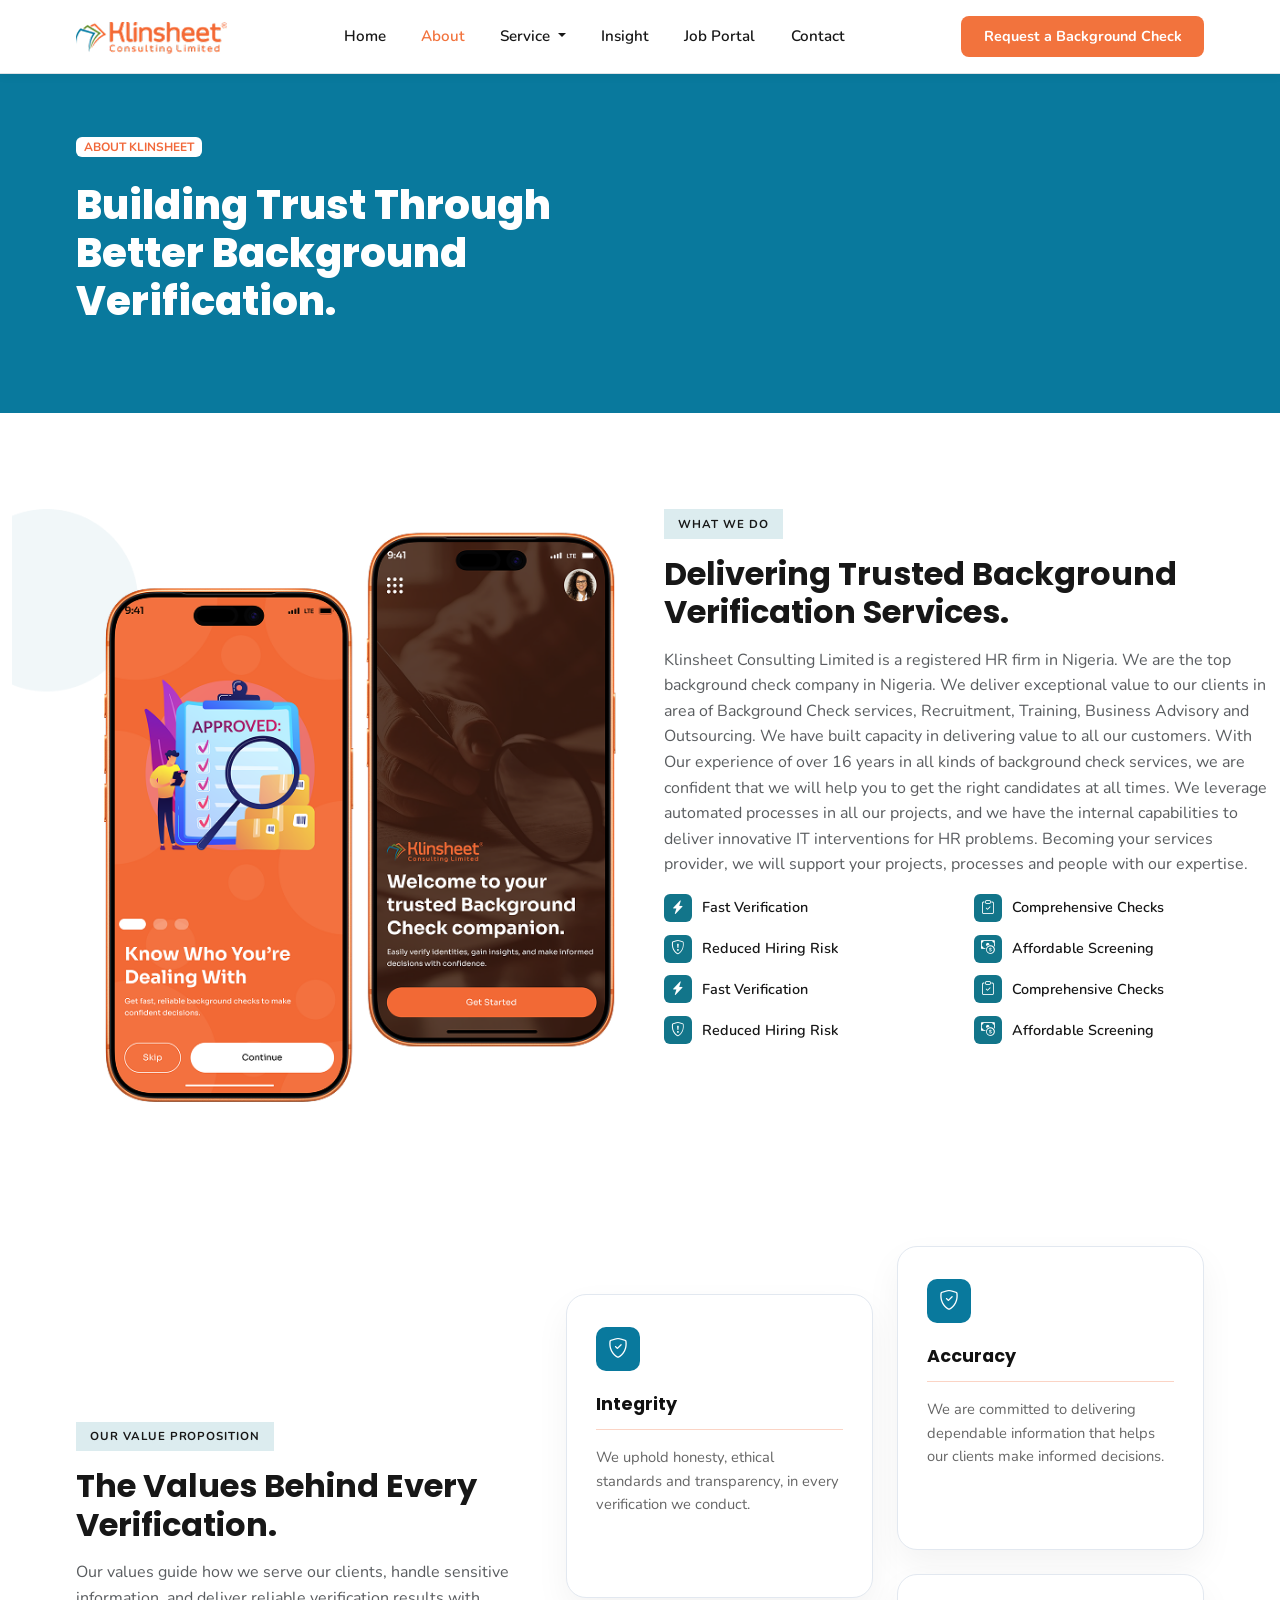
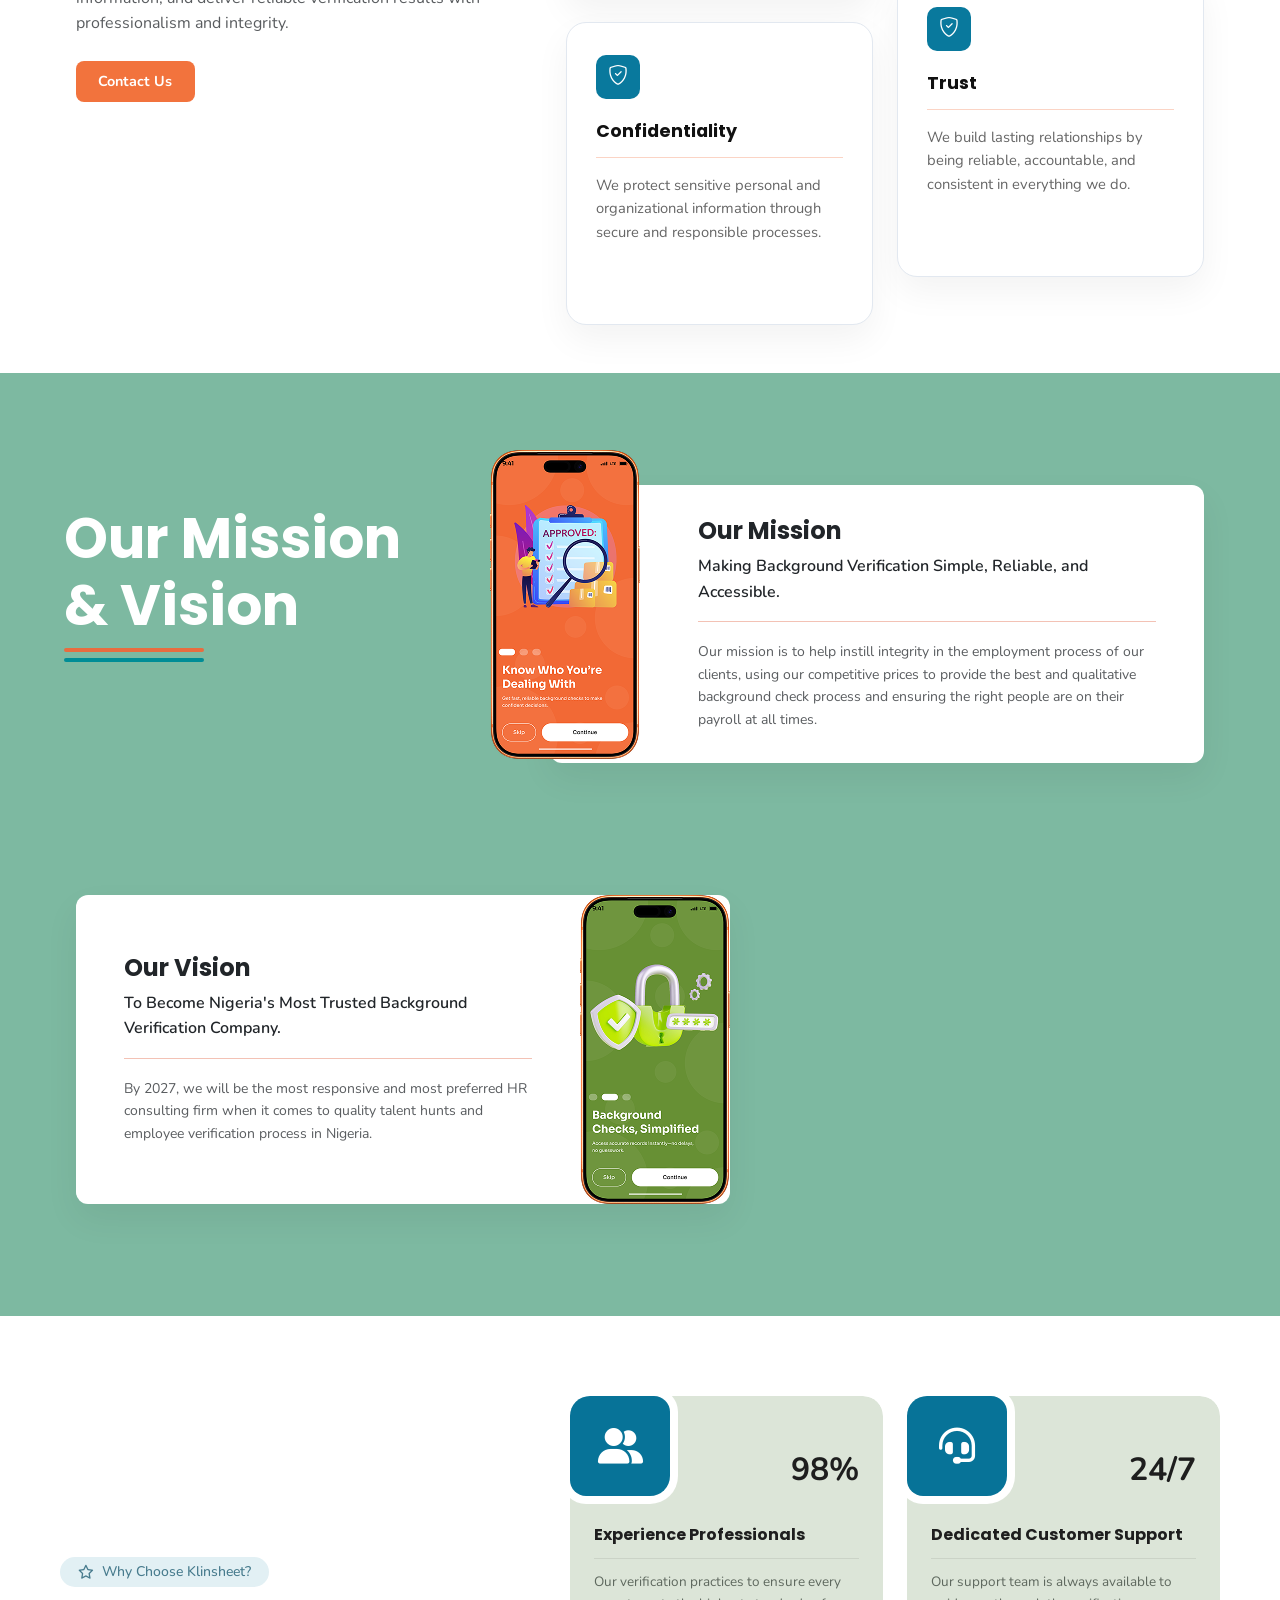
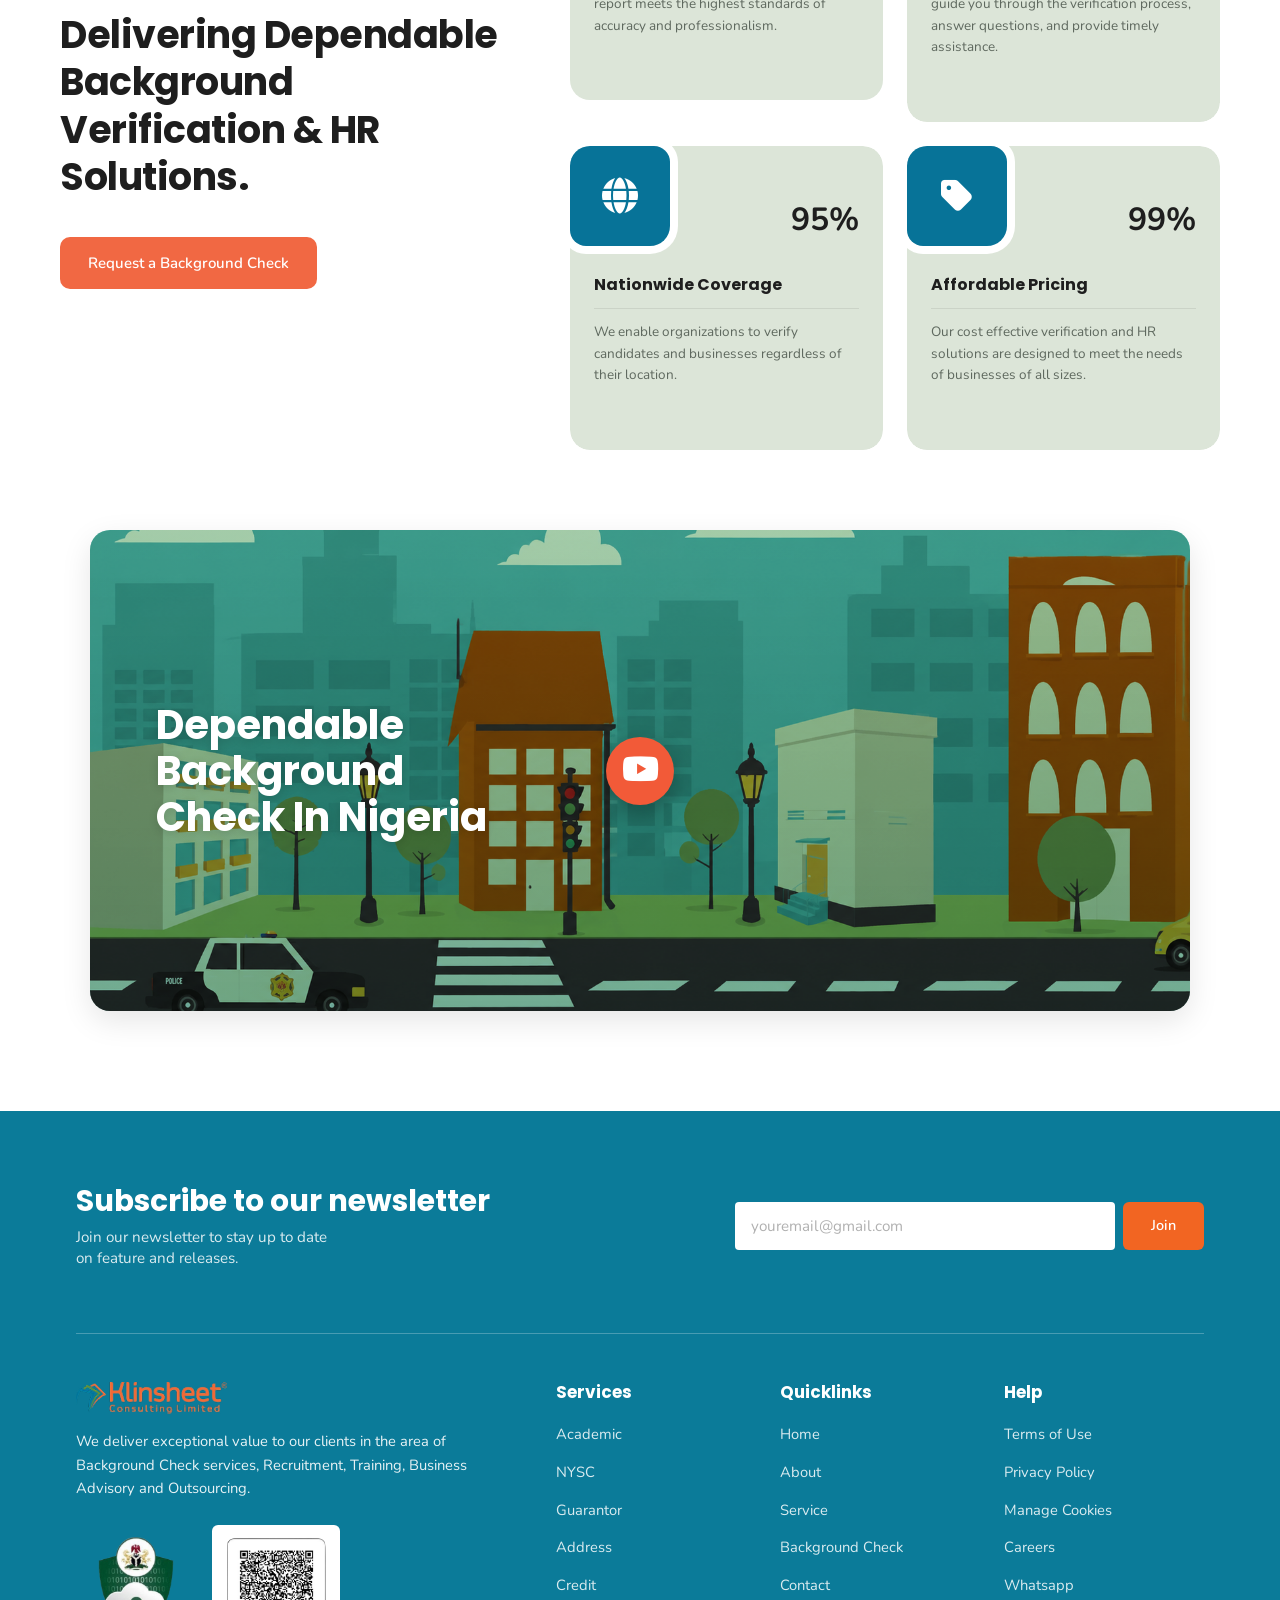
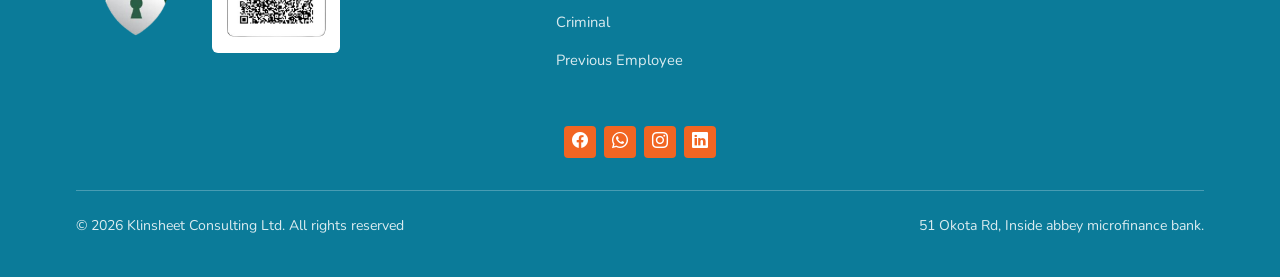
==== commit ec413213: "gold" ====
--- a/About.html
+++ b/About.html
@@ -301,6 +301,9 @@
   </a>
 </div>
 
+<!-- =========================================================
+     FOOTER
+========================================================= -->
 <footer id="contact" class="site-footer">
   <div class="container">
     
@@ -321,22 +324,24 @@
     <hr class="footer-divider mb-5">
 
     <!-- Main Footer Links Section -->
-    <div class="row g-4 pb-5">
-      <!-- Left Column: Logo, Description & Badges -->
+    <div class="row g-4 pb-4">
       <div class="col-lg-5 pe-lg-5">
         <a class="navbar-brand d-inline-block mb-3" href="#home">
-          <img src="images/klinsheet logo 1.png" alt="Klinsheet Consulting Limited" class="footer-logo">
+          <img src="images/klinsheet logo 1.png" alt="Klinsheet Consulting Limited" class="">
         </a>
         <p class="footer-description">We deliver exceptional value to our clients in the area of Background Check services, Recruitment, Training, Business Advisory and Outsourcing.</p>
         
-        <!-- Badges Side by Side -->
-        <div class="d-flex align-items-center gap-3 mt-4" style="height: 100px; width: auto;">
-          <img src="images/badge-placeholder.png"style="height: 100px; width: auto;" alt="Security Shield Badge" class="footer-badge-shield">
-          <img src="images/qr-placeholder.png"style="height: 90px; width: auto; alt="QR Code" class="footer-badge-qr">
-        </div>
-      </div>
-
-      <!-- Right Columns: Link Lists -->
+        <!-- Badges & Scan Box Section -->
+        <div class="d-flex align-items-center gap-3 mt-4">
+          <div class="footer-badge-shield">
+            <img src="images/badge-placeholder.png" alt="Security Shield" class="img-fluid">
+          </div>
+          <div class="footer-qr-box">
+            <img src="images/qr-placeholder.png" alt="Scan QR Code" class="">
+          </div>
+        </div>
+      </div>
+
       <div class="col-lg-7">
         <div class="row g-4">
           <div class="col-4">
@@ -377,19 +382,21 @@
       </div>
     </div>
 
-
-    <!-- Social Icons Centered above bottom bar -->
-      <hr class="footer-divider mb-0">
-    <div class="d-flex justify-content-center gap-2 pb-4">
-      <a href="#" class="social-box"><i class="bi bi-facebook"></i></a>
-      <a href="#" class="social-box"><i class="bi bi-whatsapp"></i></a>
-      <a href="#" class="social-box"><i class="bi bi-instagram"></i></a>
-      <a href="#" class="social-box"><i class="bi bi-linkedin"></i></a>
-    </div>
-
-   
-
-    <!-- Bottom Copyright & Address Section -->
+    <!-- Centered Social Icons Row -->
+    <div class="row justify-content-center py-3">
+      <div class="col-auto">
+        <div class="d-flex gap-2">
+          <a href="#" class="social-box"><i class="bi bi-facebook"></i></a>
+          <a href="#" class="social-box"><i class="bi bi-whatsapp"></i></a>
+          <a href="#" class="social-box"><i class="bi bi-instagram"></i></a>
+          <a href="#" class="social-box"><i class="bi bi-linkedin"></i></a>
+        </div>
+      </div>
+    </div>
+
+    <hr class="footer-divider mb-0">
+
+    <!-- Bottom Copyright Section -->
     <div class="d-flex flex-column flex-md-row justify-content-between align-items-center py-4 gap-2 footer-bottom-text">
       <p class="mb-0">&copy; 2026 Klinsheet Consulting Ltd. All rights reserved</p>
       <p class="mb-0">51 Okota Rd, Inside abbey microfinance bank.</p>
@@ -397,6 +404,6 @@
 
   </div>
 </footer>
-<script src="https://cdn.jsdelivr.net/npm/bootstrap@5.3.3/dist/js/bootstrap.bundle.min.js"></script>
+  <script src="https://cdn.jsdelivr.net/npm/bootstrap@5.3.3/dist/js/bootstrap.bundle.min.js"></script>
 </body>
 </html>
--- a/sbout.css
+++ b/sbout.css
@@ -1102,6 +1102,7 @@
   padding: 0.75rem 1.6rem;
   border: none;
 }
+
 /* Footer Base Background & Colors */
 .site-footer {
   background-color: #0b7b99; /* Exact teal color from image */
@@ -1155,7 +1156,7 @@
 }
 
 .btn-newsletter:hover {
-  background-color: #d6551b;
+  background-color: green;
   color: #ffffff;
 }
 
@@ -1163,7 +1164,7 @@
 .footer-logo {
   max-height: 45px;
   width: auto;
-  filter: brightness(0) invert(1);
+  filter: brightness(0) invert(1); /* Makes the logo white if SVG/transparent, or remove filter if image is already white */
 }
 
 .footer-description {
@@ -1171,21 +1172,34 @@
   font-size: 0.92rem;
   line-height: 1.6;
 }
-
-/* Footer Badges (Shield & QR Code) */
-.footer-badge-shield {
-  height: 60px;
+/* Security Shield & QR Scan Box Styles */
+.footer-badge-shield img {
+  height: 55px;
   width: auto;
-  object-fit: contain;
-}
-
-.footer-badge-qr {
-  height: 60px;
-  width: 60px;
+}
+
+.footer-qr-box {
   background: #ffffff;
   padding: 4px;
   border-radius: 6px;
+  display: inline-flex;
+}
+
+.footer-qr-box img {
+  height: 50px;
+  width: 50px;
   object-fit: contain;
+}
+.footer-qr-box img {
+  height: 120px; /* Increased from 50px */
+  width: 120px;  /* Increased from 50px */
+  object-fit: contain;
+}
+.footer-badge-shield img{
+   height: 120px; /* Increased from 50px */
+  width: 120px;  /* Increased from 50px */
+  object-fit: contain;
+
 }
 
 /* Social Icon Boxes */
@@ -1193,18 +1207,17 @@
   display: inline-flex;
   align-items: center;
   justify-content: center;
-  width: 36px;
-  height: 36px;
+  width: 32px;
+  height: 32px;
   background-color: #f26522;
   color: #ffffff;
   border-radius: 4px;
   text-decoration: none;
-  font-size: 1.1rem;
-  transition: transform 0.2s ease, background-color 0.2s ease;
+  font-size: 1rem;
+  transition: transform 0.2s ease;
 }
 
 .social-box:hover {
-  background-color: #d6551b;
   color: #ffffff;
   transform: translateY(-2px);
 }
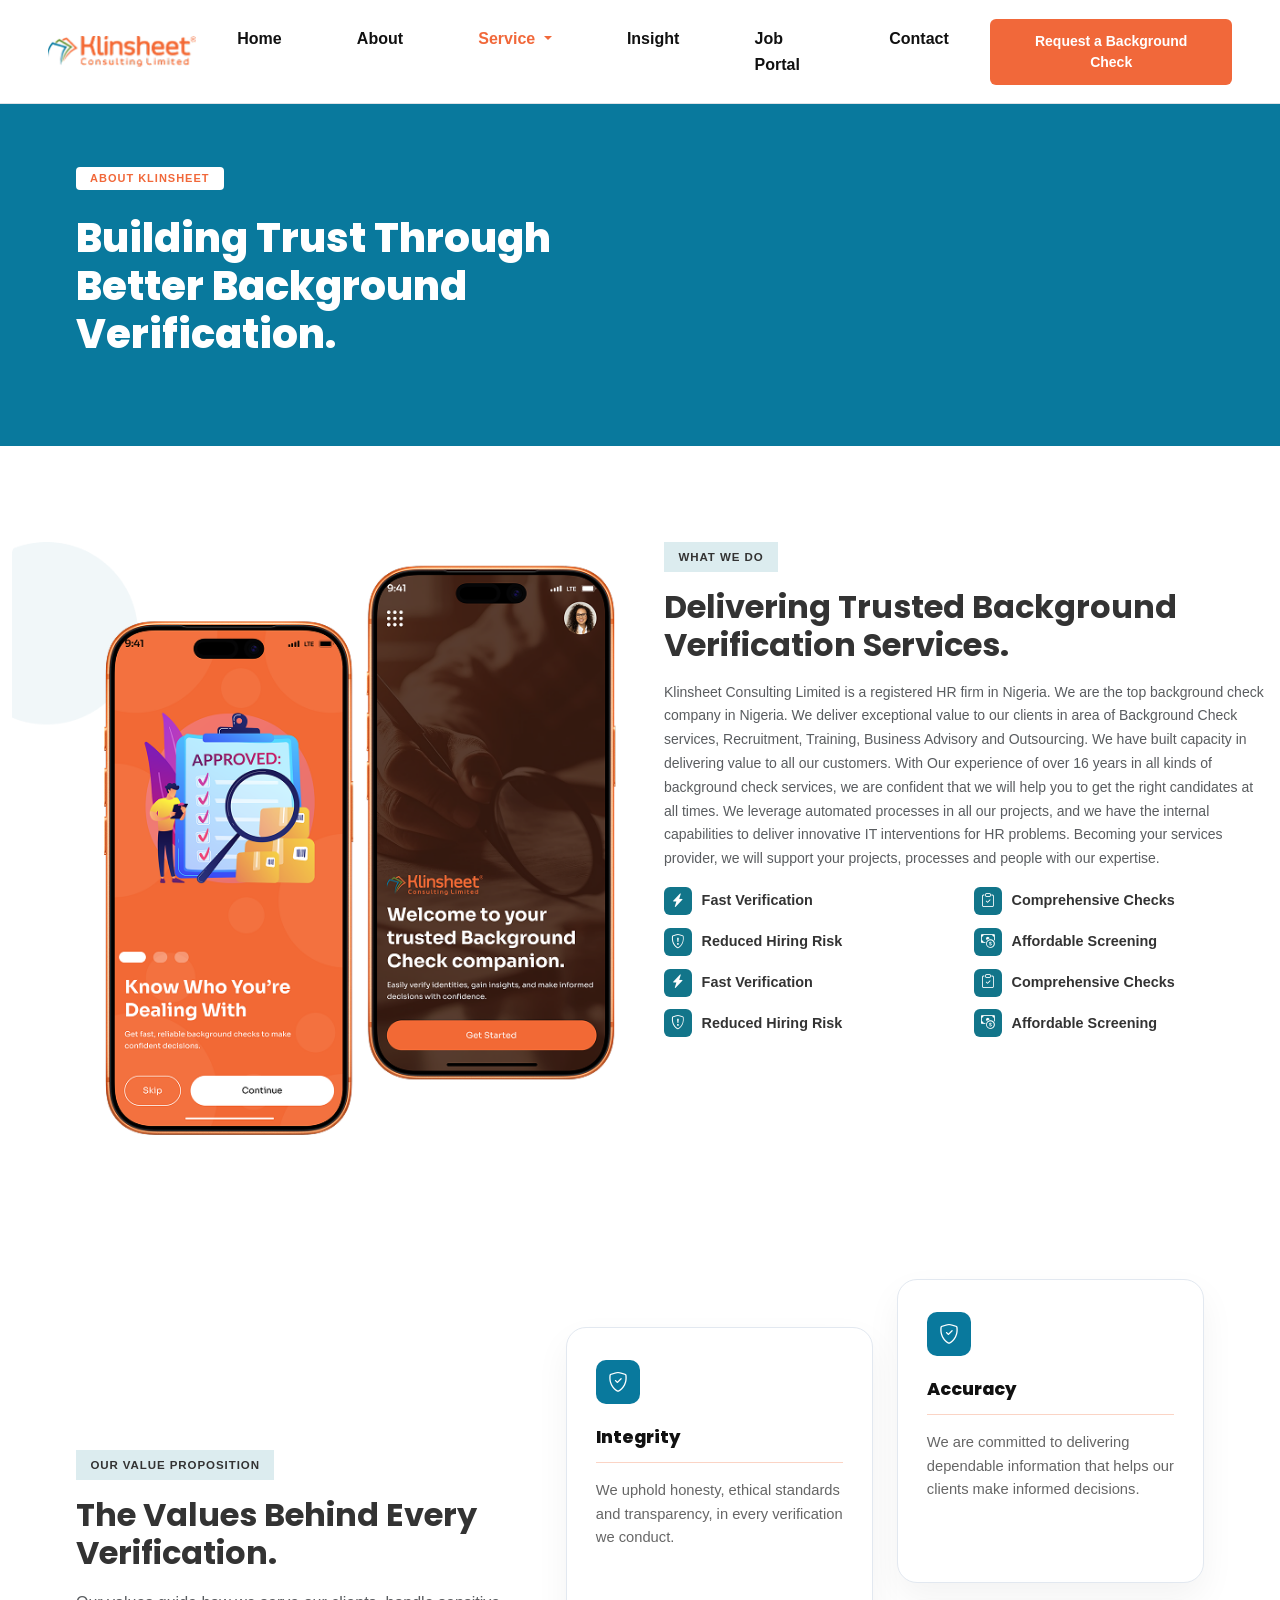
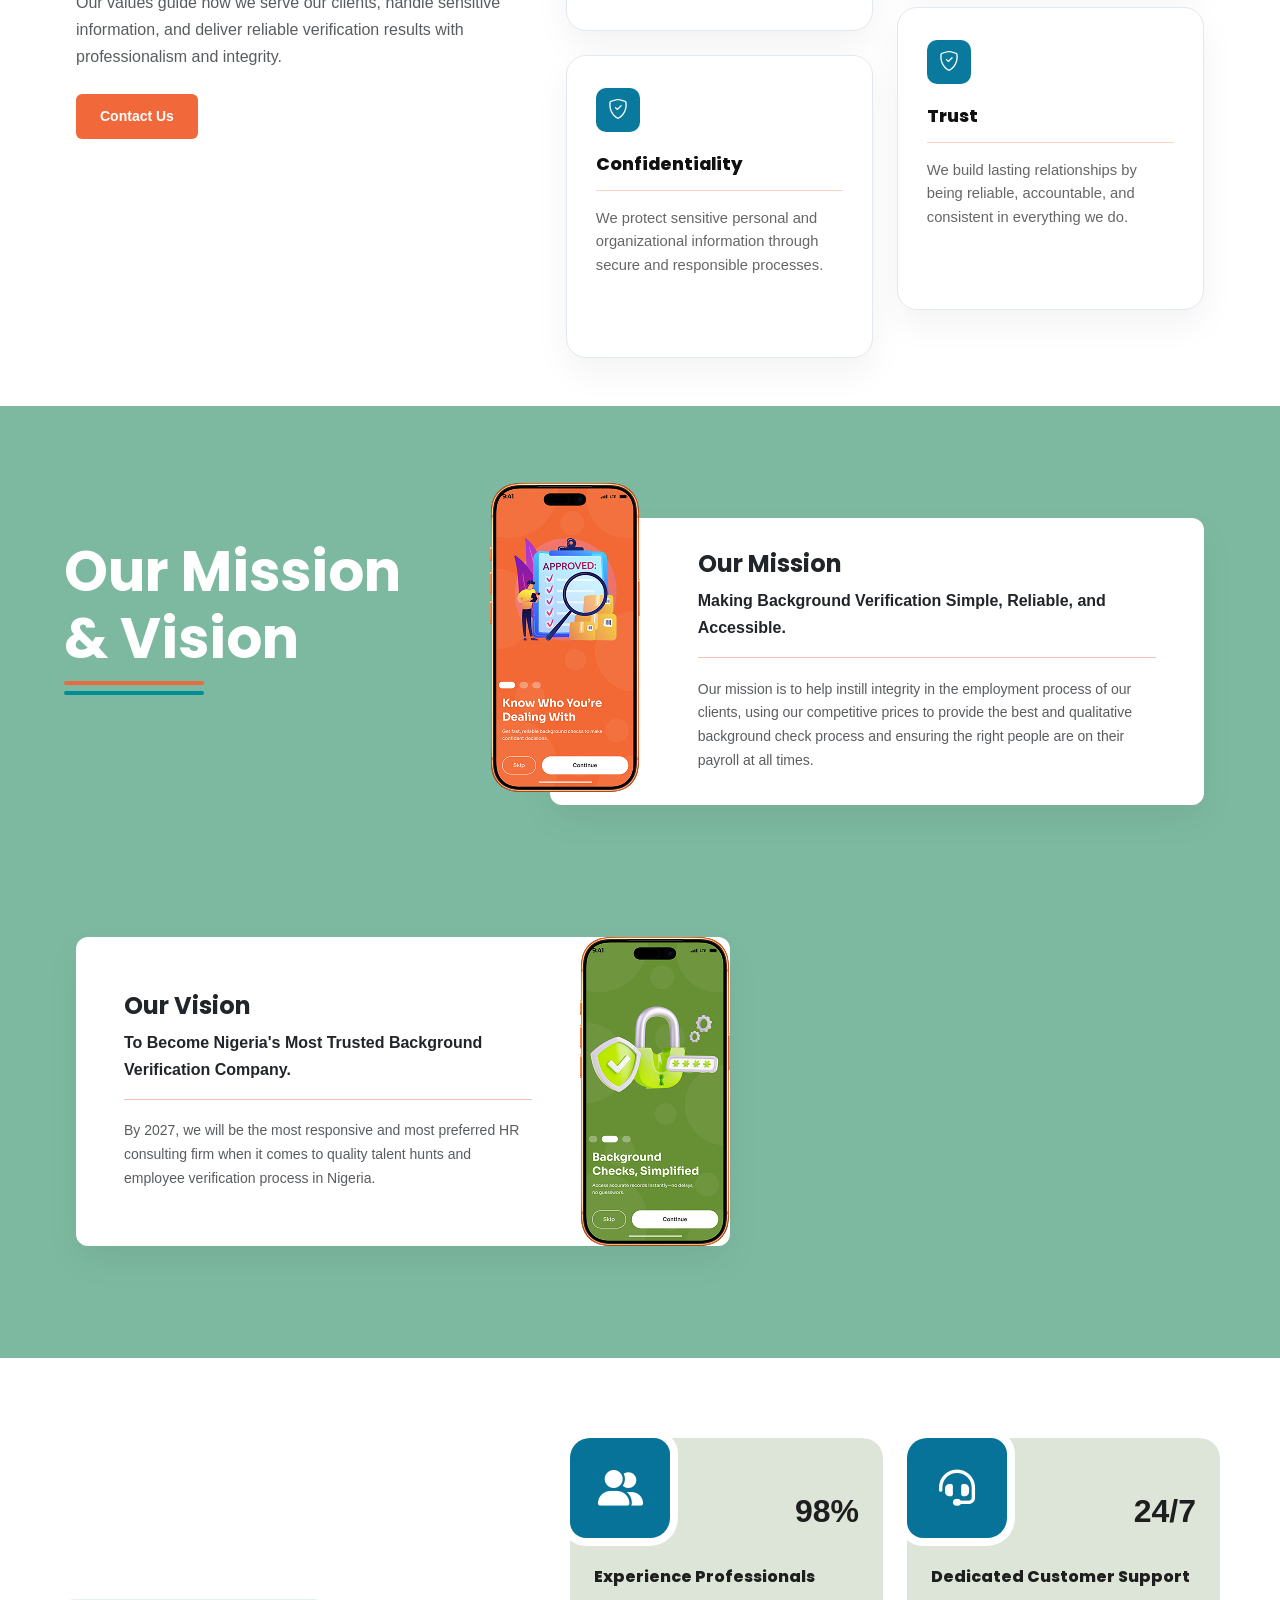
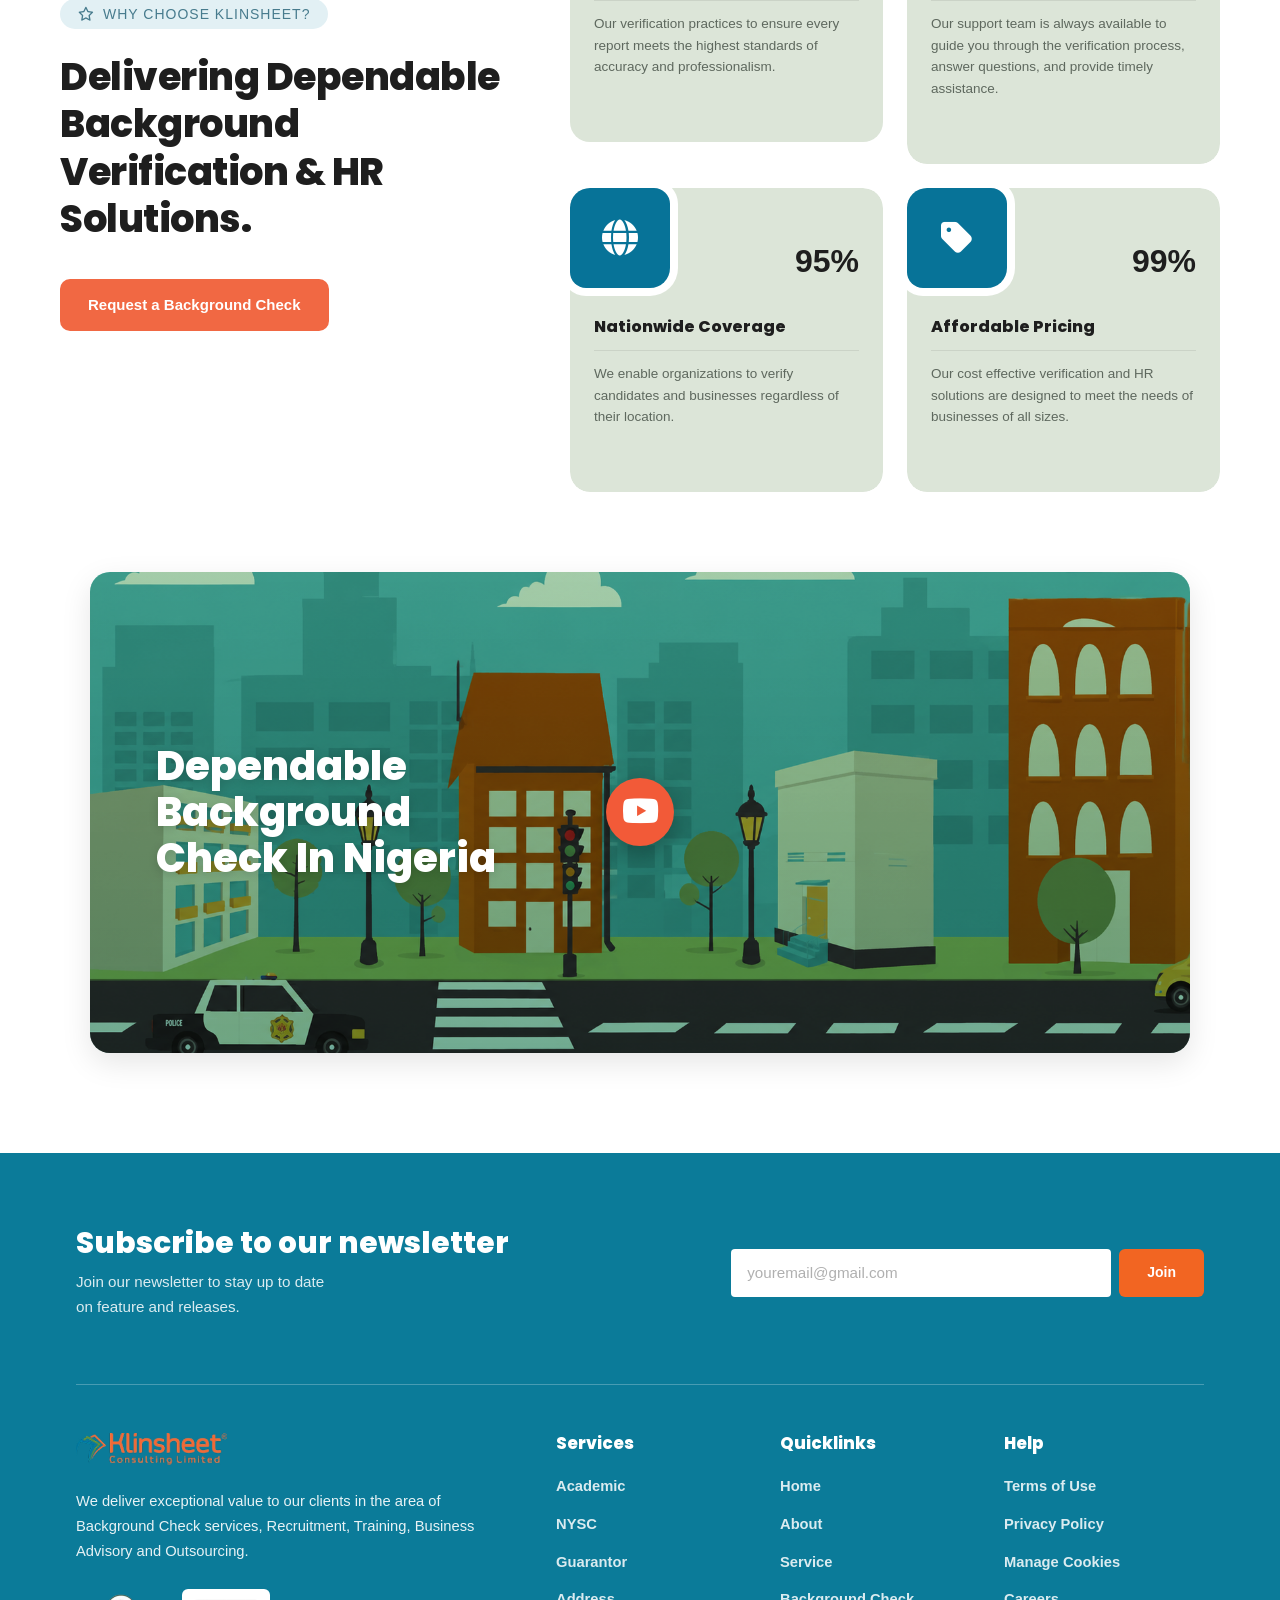
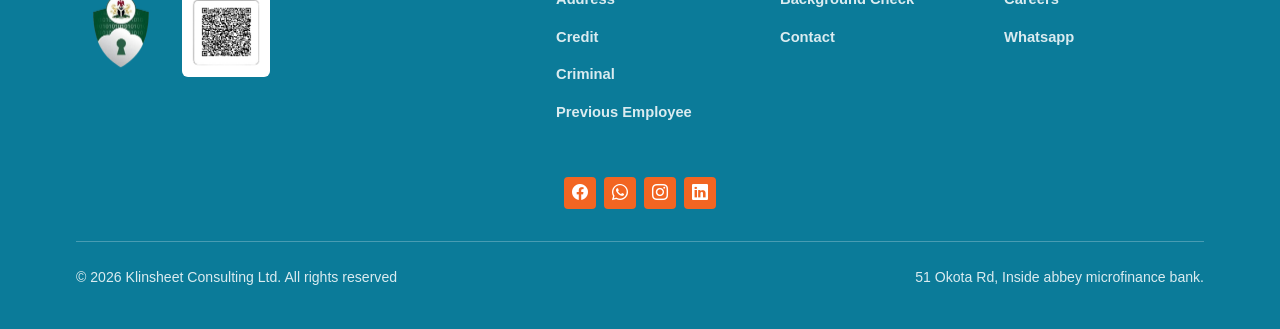
==== commit adbcf671: "boller" ====
--- a/About.html
+++ b/About.html
@@ -11,38 +11,60 @@
   <link href="https://fonts.googleapis.com/css2?family=Nunito:wght@400;600;700&family=Poppins:wght@400;500;600;700;800&display=swap" rel="stylesheet">
   <link rel="stylesheet" href="https://cdnjs.cloudflare.com/ajax/libs/font-awesome/6.4.0/css/all.min.css">
  <link rel="stylesheet" href="sbout.css">
+ <link rel="stylesheet" href="hero.css">
 </head>
 <body>
 
-  <!-- NAVBAR -->
+ <!-- BOOTSTRAP NAVIGATION BAR -->
   <nav class="navbar navbar-expand-lg navbar-custom border-bottom sticky-top">
-    <div class="container">
-      <a class="navbar-brand navbar-brand-custom" href="#"><img src="images/klinsheet logo 1.png" alt=""></a>
-      <button class="navbar-toggler" type="button" data-bs-toggle="collapse" data-bs-target="#navMenu">
+    <div class="container-fluid px-lg-5">
+      <a class="navbar-brand" href="index.html">
+        <img src="images/klinsheet logo 1.png" alt="Klinsheet Logo">
+      </a>
+      
+      <!-- Mobile Toggle Button -->
+      <button class="navbar-toggler" type="button" data-bs-toggle="collapse" data-bs-target="#navMenu" aria-controls="navMenu" aria-expanded="false" aria-label="Toggle navigation">
         <span class="navbar-toggler-icon"></span>
       </button>
+
+      <!-- Nav Links & Dropdown -->
       <div class="collapse navbar-collapse" id="navMenu">
-        <ul class="navbar-nav mx-auto">
-          <li class="nav-item"><a class="nav-link nav-link-custom" href="index.html">Home</a></li>
-          <li class="nav-item"><a class="nav-link nav-link-custom active" href="about.css">About</a></li>
+        <ul class="navbar-nav mx-auto mb-2 mb-lg-0">
+          <li class="nav-item">
+            <a class="nav-link nav-link-custom" href="index.html">Home</a>
+          </li>
+          <li class="nav-item">
+            <a class="nav-link nav-link-custom" href="About.html">About</a>
+          </li>
+          
+          <!-- Services Dropdown -->
           <li class="nav-item dropdown">
-  <a class="nav-link nav-link-custom dropdown-toggle" href="#" id="servicesDropdown" role="button" data-bs-toggle="dropdown" aria-expanded="false">
-    Service
-  </a>
-  <ul class="dropdown-menu dropdown-menu-glass" aria-labelledby="servicesDropdown">
-    <li><a class="dropdown-item" href="academic verification.html">Academic Verification</a></li>
-    <li><a class="dropdown-item" href="Previous Employee Check.html">Previous Employee Check</a></li>
-    <li><a class="dropdown-item" href="guarantor check.html">Guarantor/ Reference Check</a></li>
-    <li><a class="dropdown-item" href="nysc verification.html">NYSC Verification</a></li>
-    <li><a class="dropdown-item" href="Address confirmation.html">Address Confirmation</a></li>
-    <li><a class="dropdown-item" href="credit check.html">Credit Check</a></li>
-    <li><a class="dropdown-item " href="criminal ceck.html">Criminal Check</a></li>
-  </ul>
-</li>
-          <li class="nav-item"><a class="nav-link nav-link-custom" href="#">Insight</a></li>
-          <li class="nav-item"><a class="nav-link nav-link-custom" href="#">Job Portal</a></li>
-          <li class="nav-item"><a class="nav-link nav-link-custom" href="contact us.html">Contact</a></li>
+            <a class="nav-link nav-link-custom dropdown-toggle active" href="#" id="servicesDropdown" role="button" data-bs-toggle="dropdown" aria-expanded="false">
+              Service
+            </a>
+            <ul class="dropdown-menu dropdown-menu-glass" aria-labelledby="servicesDropdown">
+              <li><a class="dropdown-item" href="academic verification.html">Academic Verification</a></li>
+              <li><a class="dropdown-item active" href="Previous Employee Check.html">Previous Employee Check</a></li>
+              <li><a class="dropdown-item" href="guarantor check.html">Guarantor/ Reference Check</a></li>
+              <li><a class="dropdown-item" href="nysc verification.html">NYSC Verification</a></li>
+              <li><a class="dropdown-item" href="Address confirmation.html">Address Confirmation</a></li>
+              <li><a class="dropdown-item" href="credit check.html">Credit Check</a></li>
+              <li><a class="dropdown-item" href="criminal ceck.html">Criminal Check</a></li>
+            </ul>
+          </li>
+
+          <li class="nav-item">
+            <a class="nav-link nav-link-custom" href="insight.html">Insight</a>
+          </li>
+          <li class="nav-item">
+            <a class="nav-link nav-link-custom" href="job-portal.html">Job Portal</a>
+          </li>
+          <li class="nav-item">
+            <a class="nav-link nav-link-custom" href="contact us.html">Contact</a>
+          </li>
         </ul>
+
+        <!-- Action Button -->
         <a href="request background check.html" class="btn btn-orange ms-lg-3 mt-3 mt-lg-0">Request a Background Check</a>
       </div>
     </div>
--- a/sbout.css
+++ b/sbout.css
@@ -95,46 +95,126 @@
   margin-bottom: 12px;
 }
 
-/* Header / Navigation */
-.navbar {
-  background: var(--white);
-  padding: 15px 0;
-  box-shadow: 0 2px 10px rgba(0,0,0,0.05);
-  position: sticky;
-  top: 0;
-  z-index: 100;
-}
-
-.nav-container {
-  display: flex;
-  align-items: center;
-  justify-content: space-between;
-}
-.logo {
-  display: flex;
-  align-items: center;
-  gap: 8px;
-  font-weight: 700;
-  font-size: 1.4rem;
-  color: var(--teal);
-}
-
-.nav-links {
-  display: flex;
-  gap: 25px;
-}
-
-.nav-links a {
-  font-size: 0.95rem;
-  color: var(--text-muted);
-  font-weight: 500;
-
-}
-
-.nav-links a.active, .nav-links a:hover {
-  color: var(--primary);
-}
-
+ /* Bootstrap Navbar Customization */
+    .navbar-custom {
+      background-color: #ffffff;
+      padding: 16px 0;
+    }
+
+    .navbar-brand img {
+      max-height: 48px;
+      width: auto;
+      display: block;
+    }
+
+    .nav-link-custom {
+      color: #111111 !important;
+      font-size: 16px;
+      font-weight: 700;
+      padding: 10px 16px !important;
+      transition: color 0.2s ease;
+    }
+
+    .nav-link-custom:hover,
+    .nav-link-custom.active {
+      color: var(--orange-btn) !important;
+    }
+
+    /* Glassmorphism Dropdown Menu Container */
+    .dropdown-menu-glass {
+      background: 
+        linear-gradient(rgba(0, 118, 150, 0.9), rgba(0, 118, 150, 0.92)), 
+        url('images/blog pics.png') center/cover no-repeat !important;
+      backdrop-filter: blur(8px);
+      -webkit-backdrop-filter: blur(8px);
+      border: 1px solid rgba(255, 255, 255, 0.25) !important;
+      border-radius: 20px !important;
+      padding: 20px 18px !important;
+      width: max-content !important;
+      max-width: 90vw;
+      min-width: 280px;
+      box-shadow: 0 15px 35px rgba(0, 0, 0, 0.3);
+      text-align: center;
+      overflow: hidden;
+    }
+
+    .dropdown-menu-glass .dropdown-item {
+      color: #ffffff !important;
+      font-size: 16px;
+      font-weight: 700;
+      padding: 10px 18px;
+      border-radius: 8px;
+      transition: all 0.2s ease-in-out;
+      background: transparent !important;
+      white-space: normal !important;
+      display: block;
+    }
+
+    .dropdown-menu-glass .dropdown-item:hover,
+    .dropdown-menu-glass .dropdown-item.active {
+      color: #ffffff !important;
+      background-color: rgba(255, 255, 255, 0.22) !important;
+    }
+
+    @media (min-width: 992px) {
+      .dropdown-menu-glass .dropdown-item {
+        white-space: nowrap !important;
+      }
+      .nav-item.dropdown:hover .dropdown-menu-glass {
+        display: block;
+        margin-top: 0;
+      }
+    }
+
+    @media (max-width: 991px) {
+      .dropdown-menu-glass {
+        width: 100% !important;
+        margin-top: 8px;
+        text-align: left;
+      }
+    }
+
+    /* Components */
+    .badge {
+      display: inline-block;
+      padding: 8px 16px;
+      font-size: 13px;
+      font-weight: 800;
+      letter-spacing: 1px;
+      text-transform: uppercase;
+      border-radius: 6px;
+      margin-bottom: 18px;
+    }
+
+    .badge-white {
+      background-color: var(--light-badge-bg);
+      color: #ffffff;
+    }
+
+    .badge-orange {
+      background-color: var(--badge-orange-bg);
+      color: var(--badge-orange-text);
+    }
+
+    .btn-orange {
+      background-color: var(--orange-btn);
+      color: #ffffff;
+      padding: 14px 28px;
+      border-radius: 8px;
+      font-weight: 700;
+      font-size: 16px;
+      cursor: pointer;
+      border: none;
+      transition: background 0.2s ease, transform 0.2s ease;
+      text-decoration: none;
+      display: inline-block;
+    }
+
+    .btn-orange:hover {
+      background-color: green;
+      color: #ffffff;
+      transform: translateY(-2px);
+    }
 /* Hero Section */
 .hero {
   background-color: #09799D;
--- a/hero.css
+++ b/hero.css
@@ -0,0 +1,3498 @@
+/* ============================================================
+   KLINSHEET LANDING PAGE — COMBINED STYLESHEET
+   Merged from: hero.css + inline <style> block + inline style="" attributes
+   extracted from index.html (no inline CSS remains in the HTML)
+============================================================ */
+
+/* ============================================================
+   SOURCE: hero.css
+============================================================ */
+/* =============================================================
+   KLINSHEET CONSULTING LIMITED — LANDING PAGE STYLES
+   ============================================================= */
+
+ /* Bootstrap Navbar Customization */
+    .navbar-custom {
+      background-color: #ffffff;
+      padding: 16px 0;
+    }
+
+    .navbar-brand img {
+      max-height: 48px;
+      width: auto;
+      display: block;
+    }
+
+    .nav-link-custom {
+      color: #111111 !important;
+      font-size: 16px;
+      font-weight: 700;
+      padding: 10px 16px !important;
+      transition: color 0.2s ease;
+    }
+
+    .nav-link-custom:hover,
+    .nav-link-custom.active {
+      color: var(--orange-btn) !important;
+    }
+
+    /* Glassmorphism Dropdown Menu Container */
+    .dropdown-menu-glass {
+      background: 
+        linear-gradient(rgba(0, 118, 150, 0.9), rgba(0, 118, 150, 0.92)), 
+        url('images/blog pics.png') center/cover no-repeat !important;
+      backdrop-filter: blur(8px);
+      -webkit-backdrop-filter: blur(8px);
+      border: 1px solid rgba(255, 255, 255, 0.25) !important;
+      border-radius: 20px !important;
+      padding: 20px 18px !important;
+      width: max-content !important;
+      max-width: 90vw;
+      min-width: 280px;
+      box-shadow: 0 15px 35px rgba(0, 0, 0, 0.3);
+      text-align: center;
+      overflow: hidden;
+    }
+
+    .dropdown-menu-glass .dropdown-item {
+      color: #ffffff !important;
+      font-size: 16px;
+      font-weight: 700;
+      padding: 10px 18px;
+      border-radius: 8px;
+      transition: all 0.2s ease-in-out;
+      background: transparent !important;
+      white-space: normal !important;
+      display: block;
+    }
+
+    .dropdown-menu-glass .dropdown-item:hover,
+    .dropdown-menu-glass .dropdown-item.active {
+      color: #ffffff !important;
+      background-color: rgba(255, 255, 255, 0.22) !important;
+    }
+
+    @media (min-width: 992px) {
+      .dropdown-menu-glass .dropdown-item {
+        white-space: nowrap !important;
+      }
+      .nav-item.dropdown:hover .dropdown-menu-glass {
+        display: block;
+        margin-top: 0;
+      }
+    }
+
+    @media (max-width: 991px) {
+      .dropdown-menu-glass {
+        width: 100% !important;
+        margin-top: 8px;
+        text-align: left;
+      }
+    }
+
+    /* Components */
+    .badge {
+      display: inline-block;
+      padding: 8px 16px;
+      font-size: 13px;
+      font-weight: 800;
+      letter-spacing: 1px;
+      text-transform: uppercase;
+      border-radius: 6px;
+      margin-bottom: 18px;
+    }
+
+    .badge-white {
+      background-color: var(--light-badge-bg);
+      color: #ffffff;
+    }
+
+    .badge-orange {
+      background-color: var(--badge-orange-bg);
+      color: var(--badge-orange-text);
+    }
+
+    .btn-orange {
+      background-color: var(--orange-btn);
+      color: #ffffff;
+      padding: 14px 28px;
+      border-radius: 8px;
+      font-weight: 700;
+      font-size: 16px;
+      cursor: pointer;
+      border: none;
+      transition: background 0.2s ease, transform 0.2s ease;
+      text-decoration: none;
+      display: inline-block;
+    }
+
+    .btn-orange:hover {
+      background-color: green;
+      color: #ffffff;
+      transform: translateY(-2px);
+    }
+
+/* =============================================================
+   HERO SECTION
+   ============================================================= */
+.hero-section {
+  position: relative;
+  /* Matching the exact light blue gradient background from Figma */
+  background: linear-gradient(180deg, #ffffff 0%, #e3f2f8 40%, #09799D 100%);
+  padding-top: 4.5rem;
+  padding-bottom: 0;
+  overflow: hidden;
+}
+
+.hero-title {
+  font-weight: 800;
+  font-size: 2.75rem;
+  color: #0b1320;
+  line-height: 1.25;
+  letter-spacing: -0.02em;
+}
+
+/* Visual Container Setup */
+.hero-visual {
+  margin-top: 2.5rem;
+  display: flex;
+  justify-content: center;
+  align-items: flex-end;
+}
+.dropdown-item{
+  transition: all 0.2s ease;
+}
+.dropdown-item:hover{
+  padding-left: 24px;
+}
+.hero-person-wrapper {
+  position: relative;
+  display: inline-block;
+}
+
+.hero-img-container {
+  display: flex;
+  justify-content: center;
+}
+
+.hero-person {
+  max-width: 520px;
+  width: 100%;
+  height: 80vh;
+  display: block;
+  /* Ensures natural sitting position */
+  vertical-align:bottom; 
+}
+
+
+/* Badges overlapping woman's body */
+.hero-store-badges {
+  position: absolute;
+  bottom: 35px;
+  left: 50%;
+  transform: translateX(-50%);
+  display: flex;
+  gap: 14px;
+  width: max-content;
+  z-index: 10;
+}
+
+/* Badge Styling */
+.store-badge {
+  display: inline-flex;
+  align-items: center;
+  gap: 10px;
+  padding: 8px 18px;
+  border-radius: 8px;
+  text-decoration: none;
+  transition: transform 0.2s ease;
+}
+
+.store-badge:hover {
+  transform: translateY(-2px);
+}
+
+.badge-text {
+  display: flex;
+  flex-direction: column;
+  text-align: left;
+}
+
+.badge-text small {
+  font-size: 0.65rem;
+  line-height: 1;
+}
+
+.badge-text strong {
+  font-size: 0.85rem;
+  font-weight: 700;
+  line-height: 1.2;
+}
+
+.badge-light {
+  background-color: #ffffff;
+  color: #000000;
+  box-shadow: 0 4px 15px rgba(0, 0, 0, 0.12);
+}
+
+.badge-dark {
+  background-color: #000000;
+  color: #ffffff;
+  box-shadow: 0 4px 15px rgba(0, 0, 0, 0.2);
+}
+/* Glassmorphism Dropdown Menu Container */
+.dropdown-menu-glass {
+  background: 
+    linear-gradient(rgba(0, 118, 150, 0.82), rgba(0, 118, 150, 0.82)), 
+    url('images/blog\ pics.png') center/cover no-repeat !important;
+  
+  backdrop-filter: blur(8px);
+  -webkit-backdrop-filter: blur(8px);
+  border: 1px solid rgba(255, 255, 255, 0.25) !important;
+  border-radius: 24px !important;
+  padding: 28px 24px !important; /* Slightly increased side padding */
+  
+  /* Forces container to expand automatically to fit long single-line text */
+  width: max-content !important;
+  min-width: 290px;
+  
+  box-shadow: 0 15px 35px rgba(0, 0, 0, 0.3);
+  text-align: center;
+  overflow: hidden;
+}
+
+/* Dropdown Menu Items - Straight single-line text */
+.dropdown-menu-glass .dropdown-item {
+  color: #ffffff !important;
+  font-size: 15px;
+  font-weight: 500;
+  padding: 10px 20px;
+  border-radius: 8px;
+  transition: all 0.2s ease-in-out;
+  background: transparent !important;
+  
+  /* Key properties: Prevents text wrapping and keeps it straight on one line */
+  white-space: nowrap !important;
+  display: block;
+}
+
+/* Hover and Active Highlights */
+.dropdown-menu-glass .dropdown-item:hover,
+.dropdown-menu-glass .dropdown-item.active {
+  color: #ffffff !important;
+  background-color: rgba(255, 255, 255, 0.2) !important;
+}
+
+/* Desktop Hover Support */
+@media (min-width: 992px) {
+  .nav-item.dropdown:hover .dropdown-menu-glass {
+    display: block;
+    margin-top: 0;
+  }
+}
+/* Badges Container Position & Alignment */
+.hero-store-badges {
+  position: absolute;
+  bottom: 25px;
+  left: 50%;
+  transform: translateX(-50%);
+  display: flex;
+  align-items: center;
+  gap: 16px;
+  z-index: 3;
+  width: max-content;
+}
+
+/* Base Badge Styling */
+.store-badge {
+  display: inline-flex;
+  align-items: center;
+  gap: 12px;
+  padding: 10px 22px;
+  border-radius: 16px; /* Smooth rounded corners matching reference image */
+  text-decoration: none;
+  min-width: 210px;
+  height: 64px;
+  box-sizing: border-box;
+  transition: transform 0.2s ease, box-shadow 0.2s ease;
+}
+
+.store-badge:hover {
+  transform: translateY(-2px);
+  box-shadow: 0 8px 20px rgba(0, 0, 0, 0.2);
+}
+
+/* White Badge (Google Play) */
+.store-badge.badge-light {
+  background-color: #ffffff;
+  color: #000000;
+  border: 1px solid rgba(255, 255, 255, 0.8);
+}
+
+/* Dark Badge (Scan Android) */
+.store-badge.badge-dark {
+  background-color: #000000;
+  color: #ffffff;
+  border: 1px solid rgba(255, 255, 255, 0.15);
+}
+
+/* Left Icon Dimensions */
+.store-badge .img1 {
+  width: 32px;
+  height: 32px;
+  object-fit: contain;
+  flex-shrink: 0;
+}
+
+/* Text Container & Typography */
+.store-badge .badge-text {
+  display: flex;
+  flex-direction: column;
+  text-align: left;
+  line-height: 1.25;
+}
+
+.store-badge .badge-text small {
+  font-size: 13px;
+  font-weight: 400;
+  letter-spacing: -0.1px;
+}
+
+/* Color adjustment for light mode small text */
+.store-badge.badge-light .badge-text small {
+  color: #222222;
+}
+
+/* Color adjustment for dark mode small text */
+.store-badge.badge-dark .badge-text small {
+  color: #e0e0e0;
+}
+
+.store-badge .badge-text strong {
+  font-size: 17px;
+  font-weight: 700;
+  letter-spacing: -0.3px;
+}
+
+/* Mobile Responsive Adjustments */
+@media (max-width: 576px) {
+  .hero-store-badges {
+    flex-direction: column;
+    gap: 12px;
+    bottom: 15px;
+  }
+
+  .store-badge {
+    min-width: 190px;
+    height: 56px;
+    padding: 8px 18px;
+    border-radius: 12px;
+  }
+
+  .store-badge .img1 {
+    width: 26px;
+    height: 26px;
+  }
+
+  .store-badge .badge-text small {
+    font-size: 11px;
+  }
+
+  .store-badge .badge-text strong {
+    font-size: 15px;
+  }
+}
+
+
+/* =============================================================
+   WHAT WE DO — PHONE MOCKUPS
+   ============================================================= */
+.what-we-do-section {
+  background: var(--klin-bg-light);
+}
+img[alt*="Klinsheet App Mockups"] {
+  filter: drop-shadow(0 20px 40px rgba(0,0,0,0.15));
+}
+/* =============================================================
+   OUR SERVICES
+   ============================================================= */
+.services-section {
+  background: #fff;
+}
+
+.service-item h6 {
+  font-size: 0.85rem;
+  font-weight: 700;
+  letter-spacing: 0.02em;
+  color: var(--klin-navy-text);
+  display: flex;
+  align-items: center;
+  gap: 0.5rem;
+  margin-bottom: 0.5rem;
+}
+
+.service-item h6 i {
+  color: var(--klin-orange);
+}
+
+.service-item p {
+  font-size: 0.88rem;
+  color: var(--klin-body-text);
+  margin: 0;
+}
+
+/* Laptop mockup */
+.laptop-mockup {
+  display: inline-block;
+  width: 100%;
+  max-width: 420px;
+}
+
+.laptop-screen {
+  background: #16191c;
+  border-radius: 14px 14px 0 0;
+  padding: 10px;
+  display: flex;
+  gap: 8px;
+  min-height: 300px;
+  box-shadow: 0 25px 45px rgba(0, 0, 0, 0.25);
+}
+
+.laptop-base {
+  height: 14px;
+  background: linear-gradient(#2b2f33, #101214);
+  border-radius: 0 0 10px 10px;
+  margin: 0 -8px;
+}
+
+.dashboard-sidebar {
+  background: #1e2226;
+  border-radius: 8px;
+  padding: 10px 8px;
+  width: 34%;
+  color: #cfd3d8;
+  font-size: 0.55rem;
+}
+
+.dashboard-user {
+  color: #fff;
+  font-weight: 700;
+  font-size: 0.6rem;
+  margin-bottom: 8px;
+}
+
+.dashboard-nav-item {
+  padding: 5px 6px;
+  border-radius: 5px;
+  margin-bottom: 3px;
+  display: flex;
+  align-items: center;
+  gap: 5px;
+}
+
+.dashboard-nav-item i {
+  font-size: 0.65rem;
+}
+
+.dashboard-nav-item.active {
+  background: var(--klin-orange);
+  color: #fff;
+}
+
+.dashboard-main {
+  background: #fff;
+  border-radius: 8px;
+  padding: 12px;
+  width: 66%;
+  text-align: left;
+  font-size: 0.62rem;
+}
+
+.dashboard-main h6 {
+  font-size: 0.8rem;
+}
+
+.dashboard-row {
+  display: flex;
+  align-items: center;
+  gap: 8px;
+  background: #f4f5f7;
+  border-radius: 6px;
+  padding: 6px 8px;
+  margin-bottom: 6px;
+}
+
+.dashboard-row i {
+  color: var(--klin-orange);
+  font-size: 0.9rem;
+}
+
+.dashboard-row small {
+  color: #8b8f97;
+  font-size: 0.55rem;
+}
+
+.verify-box {
+  border: 1px solid #e3e5e9;
+  border-radius: 6px;
+  padding: 6px;
+  font-size: 0.5rem;
+  font-weight: 600;
+  color: var(--klin-navy-text);
+}
+
+.verify-box small {
+  display: block;
+  font-weight: 400;
+  color: #9aa0a8;
+  font-size: 0.45rem;
+}
+
+.verify-box.active {
+  border-color: var(--klin-orange);
+  background: #fff5ef;
+}
+
+.laptop-mockup--form .dashboard-main {
+  width: 100%;
+}
+
+.laptop-mockup--form .laptop-screen {
+  min-height: 340px;
+}
+
+/* Section wrapper spacing to accommodate image overflow */
+.download-app-section {
+  padding: 60px 0;
+}
+
+/* Green background card */
+.download-app-card {
+  position: relative;
+  background-color: #3b8e72; /* Match your exact green theme color */
+  border-radius: 24px;
+  padding: 50px 60px;
+  display: flex;
+  align-items: center;
+  justify-content: space-between;
+  overflow: visible; /* Allows the phone image to stick out top/bottom */
+  color: #ffffff;
+}
+
+/* Left Content Area */
+.download-app-content {
+  max-width: 52%;
+  z-index: 2;
+}
+
+.download-title {
+  font-size: 2.75rem;
+  font-weight: 800;
+  line-height: 1.15;
+  margin-bottom: 18px;
+  color: #ffffff;
+}
+
+.download-text {
+  font-size: 0.95rem;
+  line-height: 1.6;
+  opacity: 0.9;
+  margin-bottom: 30px;
+  max-width: 90%;
+}
+
+/* Buttons Alignment */
+.store-buttons {
+  display: flex;
+  gap: 12px;
+  align-items: center;
+}
+
+.store-badge {
+  display: inline-flex;
+  align-items: center;
+  gap: 10px;
+  padding: 8px 18px;
+  border-radius: 8px;
+  text-decoration: none;
+  transition: transform 0.2s ease;
+}
+
+.store-badge:hover {
+  transform: translateY(-2px);
+}
+
+.badge-text {
+  display: flex;
+  flex-direction: column;
+  text-align: left;
+}
+
+.badge-text small {
+  font-size: 0.65rem;
+  line-height: 1;
+}
+
+.badge-text strong {
+  font-size: 0.85rem;
+  font-weight: 700;
+  line-height: 1.2;
+}
+
+.badge-light {
+  background-color: #ffffff;
+  color: #000000;
+}
+
+.badge-dark {
+  background-color: #000000;
+  color: #ffffff;
+}
+
+/* Right Phone Image Wrapper */
+.download-app-phones {
+  position: relative;
+  width: 42%;
+  display: flex;
+  justify-content: flex-end;
+  align-items: center;
+  z-index: 3;
+}
+
+/* Controls image size and creates Figma overflow effect */
+.phones-img {
+  width: 115%; /* Scale size relative to container */
+  max-width: 520px;
+  height: auto;
+  margin-top: -40px; /* Pulls image upward outside card border */
+  margin-bottom: -40px; /* Pulls image downward outside card border */
+  display: block;
+}
+
+/* Tablet & Mobile Responsiveness */
+@media (max-width: 991px) {
+  .download-app-card {
+    flex-direction: column;
+    padding: 40px 30px;
+    text-align: center;
+    overflow: hidden;
+  }
+
+  .download-app-content {
+    max-width: 100%;
+    margin-bottom: 30px;
+  }
+
+  .download-text {
+    max-width: 100%;
+  }
+
+  .store-buttons {
+    justify-content: center;
+  }
+
+  .download-app-phones {
+    width: 100%;
+    justify-content: center;
+  }
+
+  .phones-img {
+    width: 100%;
+    max-width: 380px;
+    margin-top: 0;
+    margin-bottom: 0;
+  }
+}
+/* =============================================================
+   HOW IT WORKS
+============================================================= */
+.how-it-works-section {
+ background-color: #6C933A33;
+}
+
+/* Image container wrapper */
+.step-image-frame {
+  position: relative;
+  width: 100%;
+  height: 380px; /* Adjust height according to your image ratios */
+  border-radius: 12px;
+  overflow: hidden;
+  box-shadow: 0 10px 30px rgba(0, 0, 0, 0.08);
+  background: #fff;
+}
+
+/* Base image positioning for absolute overlay */
+.step-img {
+  position: absolute;
+  top: 0;
+  left: 0;
+  width: 100%;
+  height: 100%;
+  object-fit: cover;
+  opacity: 0;
+  animation: fadeInSequence 12s infinite;
+}
+
+/* Stagger keyframe timings for 3 images */
+.step-img-1 {
+  animation-delay: 0s;
+}
+
+.step-img-2 {
+  animation-delay: 4s;
+}
+
+.step-img-3 {
+  animation-delay: 8s;
+}
+
+/* Step list items */
+.how-step {
+  border-left: 3px solid var(--klin-orange);
+  padding: 0.2rem 0 0.2rem 1.2rem;
+  margin-bottom: 1.8rem;
+}
+
+.how-step h5 {
+  font-weight: 700;
+  font-size: 1.05rem;
+  margin-bottom: 0.4rem;
+}
+
+.how-step p {
+  color: var(--klin-body-text);
+  font-size: 0.92rem;
+  margin: 0;
+  line-height: 1.6;
+}
+
+/* Infinite sequence keyframe */
+@keyframes fadeInSequence {
+  0% {
+    opacity: 0;
+  }
+  8% {
+    opacity: 1; /* Fade in */
+  }
+  33% {
+    opacity: 1; /* Hold visible */
+  }
+  41% {
+    opacity: 0; /* Fade out */
+  }
+  100% {
+    opacity: 0;
+  }
+}
+/* =============================================================
+   HR SOLUTIONS
+   ============================================================= */
+.hr-solutions-section {
+  background: #fff;
+}
+
+.hr-card {
+  background: #fff;
+  border-radius: 14px;
+  border: 1px solid #eef0f3;
+  box-shadow: 0 10px 30px rgba(0, 0, 0, 0.05);
+  overflow: hidden;
+  display: flex;
+  flex-direction: column;
+}
+
+.hr-card-img {
+  object-fit: cover;
+}
+
+.hr-card-body {
+  padding: 1.4rem;
+}
+
+.hr-card-body h5 {
+  font-weight: 700;
+  font-size: 1.05rem;
+  margin-bottom: 0.6rem;
+}
+
+.hr-card-body p {
+  font-size: 0.88rem;
+  color: var(--klin-body-text);
+  margin-bottom: 1rem;
+}
+/* =============================================================
+   HR SOLUTIONS
+   ============================================================= */
+.hr-solutions-section {
+  background: #fff;
+}
+.btn-cards{
+  transition: ease-in-out 0.;
+}
+.btn-cards:hover{
+  background-color: transparent !important;
+  border: 1px solid #4C7D63;
+  color: #3b8e72;
+}
+.hr-card {
+  background: #fff;
+  border-radius: 14px;
+  border: 1px solid #eef0f3;
+  box-shadow: 0 10px 30px rgba(0, 0, 0, 0.05);
+  overflow: hidden;
+  display: flex;
+  flex-direction: column;
+}
+
+/* Image Wrapper to prevent overflow when scaling */
+.hr-card-img-wrap {
+  width: 100%;
+  height: 60vh;
+  overflow: hidden;
+  position: relative;
+}
+
+/* Base image styling & continuous auto-zoom animation */
+.hr-card-img {
+  width: 100%;
+  height: 60vh !important;
+  object-fit: contain;
+  display: block;
+  animation: autoZoomImg 6s ease-in-out infinite alternate;
+}
+
+/* Stagger animation timing so cards don't pulse at the exact same second */
+.hr-card:nth-child(1) .hr-card-img { animation-delay: 0s; }
+.hr-card:nth-child(2) .hr-card-img { animation-delay: 1.5s; }
+.hr-card:nth-child(3) .hr-card-img { animation-delay: 3s; }
+
+.hr-card-body {
+  padding: 1.4rem;
+}
+
+.hr-card-body h3,
+.hr-card-body h5 {
+  font-weight: 700;
+  font-size: 1.05rem;
+  margin-bottom: 0.6rem;
+}
+
+.hr-card-body p {
+  font-size: 0.88rem;
+  color: var(--klin-body-text);
+  margin-bottom: 1rem;
+}
+
+/* Automatic scale keyframe */
+@keyframes autoZoomImg {
+  0% {
+    transform: scale(1);
+  }
+  100% {
+    transform: scale(1.12); /* Adjust scale intensity here */
+  }
+}
+
+/* =============================================================
+   STATS
+   ============================================================= */
+/* Container Background Card */
+/* Individual Stat Boxes */
+.stat-box {
+  background: #ffffff;
+  border-radius: 20px;
+  padding: 32px 28px;
+  display: flex;
+  flex-direction: column;
+  justify-content: space-between;
+  min-height: 180px;
+  box-shadow: 0 10px 30px rgba(0, 0, 0, 0.05);
+}
+
+.stat-number {
+  color: #000000;
+  font-weight: 700;
+  font-size: 2.5rem;
+  margin-bottom: 0;
+  line-height: 1;
+}
+
+.stat-divider {
+  width: 100%;
+  height: 1px;
+  background-color: #f0f0f0;
+  margin: 20px 0 16px 0;
+}
+
+
+.stat-label {
+  color: #111111;
+  font-weight: 600;
+  font-size: 0.95rem;
+}
+
+.download-app-card {
+  position: relative;
+  background: 
+    linear-gradient(105deg, rgba(122, 186, 160, 0.88), rgba(100, 165, 138, 0.85)), 
+    url('/images/backgroud\ 1.png') center/cover no-repeat !important;
+  border-radius: 28px;
+  padding: 60px;
+  display: flex;
+  align-items: center;
+  justify-content: space-between;
+  color: #ffffff;
+}
+@media (max-width: 375px) {
+  .stat-stat{
+    display: flex;
+    flex-direction: column;
+    margin-left: -40px;
+  }
+}
+/* =============================================================
+   FAQ
+   ============================================================= */
+.faq-section {
+  background: #6C933A66;
+}
+
+
+.faq-contact-card {
+  background: #fff;
+  border-radius: 14px;
+  padding: 1.8rem;
+  box-shadow: 0 10px 30px rgba(0, 0, 0, 0.06);
+}
+
+.faq-contact-card h5 {
+  font-weight: 700;
+  margin-bottom: 0.6rem;
+}
+
+.faq-contact-card p {
+  font-size: 0.9rem;
+  color: var(--klin-body-text);
+  margin-bottom: 1.2rem;
+}
+
+.accordion-item {
+  background: #fff;
+  border: none;
+  border-radius: 12px !important;
+  margin-bottom: 1rem;
+  overflow: hidden;
+}
+
+.accordion-button {
+  font-weight: 700;
+  color: var(--klin-navy-text);
+  font-size: 0.95rem;
+  box-shadow: none !important;
+}
+
+.accordion-button:not(.collapsed) {
+  background: #fff;
+  color: var(--klin-navy-text);
+}
+
+.accordion-button::after {
+  background-image: none;
+  content: "\f2d1";
+  font-family: "bootstrap-icons";
+  font-size: 0.9rem;
+  background-color: var(--klin-teal);
+  color: #fff;
+  width: 28px;
+  height: 28px;
+  border-radius: 50%;
+  display: flex;
+  align-items: center;
+  justify-content: center;
+}
+
+.accordion-body {
+  font-size: 0.88rem;
+  color: var(--klin-body-text);
+  line-height: 1.7;
+}
+
+/* =============================================================
+   TESTIMONIALS
+   ============================================================= */
+/* Section Badge */
+.section-badge {
+  background-color: #e2f0e8;
+  color: #333;
+  font-size: 0.8rem;
+  font-weight: 600;
+  padding: 6px 16px;
+  border-radius: 6px;
+  letter-spacing: 0.5px;
+}
+
+.section-title {
+  color: #111;
+  font-size: 2.25rem;
+}
+
+/* Card Container & Layout */
+.testimonial-card-wrapper {
+  position: relative;
+  padding-bottom: 25px;
+}
+
+.testimonial-card {
+  background-color: #f1f5ee; /* Soft Figma light green */
+  border-radius: 20px;
+  padding: 35px 30px 45px 30px;
+  display: flex;
+  flex-direction: column;
+  justify-content: space-between;
+  min-height: 280px;
+  box-shadow: 0 10px 30px rgba(0, 0, 0, 0.03);
+}
+
+/* Quote Icon Styling */
+.quote-icon {
+  color: #f07444; /* Figma orange */
+  font-size: 3rem;
+  line-height: 1;
+  margin-bottom: 12px;
+}
+
+/* Testimonial Text */
+.testimonial-text {
+  color: #555555;
+  font-size: 0.95rem;
+  line-height: 1.6;
+  margin-bottom: 24px;
+}
+
+/* Stars */
+.stars {
+  color: #f07444;
+  font-size: 1.1rem;
+  display: flex;
+  gap: 4px;
+}
+
+/* Profile Info Block (Positioned Bottom-Left Cutout) */
+.testimonial-author {
+  position: absolute;
+  bottom: 0;
+  left: 0;
+  background-color: #ffffff;
+  padding: 8px 20px 8px 8px;
+  border-top-right-radius: 20px;
+  border-bottom-left-radius: 20px;
+  display: flex;
+  align-items: center;
+  gap: 12px;
+  box-shadow: 0 4px 15px rgba(0, 0, 0, 0.05);
+}
+
+.author-img {
+  width: 44px;
+  height: 44px;
+  border-radius: 50%;
+  object-fit: cover;
+}
+
+.author-name {
+  display: block;
+  font-size: 0.9rem;
+  color: #111;
+  font-weight: 600;
+  line-height: 1.2;
+}
+
+.author-time {
+  display: block;
+  font-size: 0.8rem;
+  color: #888888;
+}
+
+/* Carousel Indicator Bar */
+.carousel-indicator {
+  width: 40px;
+  height: 5px;
+  background-color: #f07444;
+  border-radius: 10px;
+  margin: 0 auto;
+}
+
+
+
+/* =============================================================
+   INSIGHT / BLOG
+   ============================================================= */
+.insight-section {
+  background: var(--klin-bg-light);
+}
+
+.blog-card {
+  background: transparent;
+}
+
+.blog-img-wrap {
+  border-radius: 14px;
+  overflow: hidden;
+  height: 50vh;
+  margin-bottom: 1rem;
+}
+
+.blog-img-wrap img {
+  width: 100%;
+  height: 100vh;
+  object-fit: cover;
+}
+
+.blog-meta {
+  font-size: 0.72rem;
+  color: #9aa0a8;
+  margin-bottom: 0.6rem;
+}
+
+.blog-card h5 {
+  font-weight: 700;
+  font-size: 1.05rem;
+  margin-bottom: 0.6rem;
+}
+
+.blog-card p {
+  font-size: 0.86rem;
+  color: var(--klin-body-text);
+  line-height: 1.6;
+}
+/* Container mask to hide image overflow on scale */
+.blog-img-wrap {
+  overflow: hidden;
+  border-radius: 8px; /* Optional: smooth corners */
+  position: relative;
+}
+
+/* Base image styling & smooth transition */
+.blog-img-wrap img,
+.blog-img {
+  width: 100%; 
+  display: block;
+  transition: transform 0.4s ease-in-out;
+}
+
+/* Hover Zoom Effect - Triggers when hovering the card or wrapper */
+.blog-card:hover .blog-img-wrap img,
+.blog-img-wrap:hover img {
+  transform: scale(1.08); /* Adjust scale (1.05 to 1.15) for stronger zoom */
+}
+/* Container mask to keep scaled images contained */
+.blog-img-wrap {
+  overflow: hidden;
+  border-radius: 8px; /* Optional rounded corners */
+  position: relative;
+}
+
+/* Base image setup with continuous zoom animation */
+.blog-img-wrap img,
+.blog-img {
+  width: 100%;
+  height: auto;
+  display: block;
+  animation: autoZoom 6s ease-in-out infinite alternate;
+}
+
+/* Optional: Slightly stagger animation timing for each image so they don't move in total sync */
+.col-md-4:nth-child(1) .blog-img-wrap img { animation-delay: 0s; }
+.col-md-4:nth-child(2) .blog-img-wrap img { animation-delay: 1.5s; }
+.col-md-4:nth-child(3) .blog-img-wrap img { animation-delay: 3s; }
+
+/* Continuous smooth scale keyframe */
+@keyframes autoZoom {
+  0% {
+    transform: scale(1);
+  }
+  100% {
+    transform: scale(1.1); /* Adjust maximum scale size here */
+  }
+}
+
+
+/* Partners Section */
+.partners-section {
+  background-color: #ffffff;
+  width: 100%;
+}
+
+.partners-badge {
+  display: inline-block;
+  background-color: #e2ede5;
+  color: #222222;
+  font-size: 11px;
+  font-weight: 700;
+  letter-spacing: 1px;
+  padding: 6px 16px;
+  border-radius: 6px;
+  text-transform: uppercase;
+}
+
+/* Wrapper and Responsive Item Grid */
+.partners-logos-wrapper {
+  width: 100%;
+  margin-top: 1rem;
+}
+
+.partner-item {
+  display: flex;
+  align-items: center;
+  justify-content: center;
+  padding: 10px;
+}
+
+.partner-img {
+  max-width: 120px; /* Constrains logo size on desktop */
+  width: 100%;
+  height: auto;
+  object-fit: contain;
+  opacity: 0.8;
+  transition: opacity 0.3s ease;
+}
+/* Container clipping */
+.partners-marquee {
+  width: 100%;
+  overflow: hidden;
+  position: relative;
+  white-space: nowrap;
+}
+
+/* Flex track that holds all logos side-by-side */
+.partners-track {
+  display: flex;
+  align-items: center;
+  gap: 3rem; /* Spacing between logos */
+  width: max-content;
+  animation: scrollMarquee 25s linear infinite; /* Adjust timing (e.g. 30s) to change speed */
+}
+
+/* Pause sliding when user hovers */
+.partners-marquee:hover .partners-track {
+  animation-play-state: paused;
+}
+
+/* Ensure images don't shrink */
+.partner-item {
+  flex-shrink: 0;
+}
+
+/* Continuous keyframe animation */
+@keyframes scrollMarquee {
+  0% {
+    transform: translateX(0);
+  }
+  100% {
+    transform: translateX(-50%); /* Moves half the track length seamlessly */
+  }
+}
+/* Screen Size Adjustments */
+@media (max-width: 768px) {
+  .partner-item {
+    flex: 0 1 calc(33.333% - 1.5rem); /* Displays 3 logos per row on mobile screens */
+  }
+  
+  .partner-img {
+    max-width: 90px;
+  }
+}
+
+@media (max-width: 480px) {
+  .partner-item {
+    flex: 0 1 calc(50% - 1rem); /* Displays 2 logos per row on smaller mobile devices */
+  }
+}
+/* Footer Base Background & Colors */
+.site-footer {
+  background-color: #0b7b99; /* Exact teal color from design */
+  color: #ffffff;
+  padding-top: 4rem;
+  padding-bottom: 1rem;
+  font-family: inherit;
+}
+
+/* Horizontal Dividers */
+.footer-divider {
+  border-color: rgba(255, 255, 255, 0.25);
+  opacity: 1;
+}
+
+/* Newsletter Styles */
+.newsletter-title {
+  font-size: 1.85rem;
+  font-weight: 700;
+  color: #ffffff;
+}
+
+.newsletter-text {
+  color: rgba(255, 255, 255, 0.85);
+  font-size: 0.95rem;
+  line-height: 1.4;
+}
+
+.newsletter-input {
+  max-width: 380px;
+  height: 48px;
+  border-radius: 4px;
+  border: none;
+  padding-left: 1rem;
+  font-size: 0.95rem;
+}
+
+.newsletter-input::placeholder {
+  color: #b0b0b0;
+}
+
+.btn-newsletter {
+  background-color: #f26522; /* Brand orange color */
+  color: #ffffff;
+  font-weight: 600;
+  padding: 0 1.75rem;
+  height: 48px;
+  border-radius: 6px;
+  border: none;
+  transition: background-color 0.2s ease;
+}
+
+.btn-newsletter:hover {
+  background-color: #d95316;
+  color: #ffffff;
+}
+
+/* Logo & Content */
+.footer-logo {
+  max-height: 45px;
+  width: auto;
+}
+
+.footer-description {
+  color: rgba(255, 255, 255, 0.9);
+  font-size: 0.92rem;
+  line-height: 1.6;
+}
+
+/* Security Shield & QR Scan Box Styles */
+.footer-badge-shield img {
+  height: 55px;
+  width: auto;
+}
+
+.footer-qr-box {
+  background: #ffffff;
+  padding: 4px;
+  border-radius: 6px;
+  display: inline-flex;
+}
+
+.footer-qr-box img {
+  height: 50px;
+  width: 50px;
+  object-fit: contain;
+}
+.footer-qr-box img {
+  height: 80px; /* Increased from 50px */
+  width: 80px;  /* Increased from 50px */
+  object-fit: contain;
+}
+.footer-badge-shield img{
+   height: 90px; /* Increased from 50px */
+  width: 90px;  /* Increased from 50px */
+  object-fit: contain;
+
+}
+
+/* Social Icon Boxes */
+.social-box {
+  display: inline-flex;
+  align-items: center;
+  justify-content: center;
+  width: 36px;
+  height: 36px;
+  background-color: #f26522;
+  color: #ffffff;
+  border-radius: 4px;
+  text-decoration: none;
+  font-size: 1rem;
+  transition: transform 0.2s ease, background-color 0.2s ease;
+}
+
+.social-box:hover {
+  background-color: #d95316;
+  color: #ffffff;
+  transform: translateY(-2px);
+}
+
+/* Link Columns */
+.footer-heading {
+  font-size: 1.05rem;
+  font-weight: 700;
+  margin-bottom: 1.25rem;
+  color: #ffffff;
+}
+
+.footer-links {
+  list-style: none;
+  padding-left: 0;
+  margin-bottom: 0;
+}
+
+.footer-links li {
+  margin-bottom: 0.75rem;
+}
+
+.footer-links a {
+  color: rgba(255, 255, 255, 0.85);
+  text-decoration: none;
+  font-size: 0.92rem;
+  transition: color 0.2s ease;
+}
+
+.footer-links a:hover {
+  color: #ffffff;
+  text-decoration: underline;
+}
+
+/* Bottom Bar */
+.footer-bottom-text {
+  color: rgba(255, 255, 255, 0.85);
+  font-size: 0.88rem;
+}
+
+
+
+/* =============================================================
+   RESPONSIVE
+   ============================================================= */
+@media (max-width: 991.98px) {
+  .hero-title {
+    font-size: 2.1rem;
+  }
+
+  .section-title {
+    font-size: 1.6rem;
+  }
+
+  .phone-mockup-group {
+    min-height: 420px;
+  }
+
+  .download-app-card {
+    padding: 2.5rem 1.5rem;
+    text-align: center;
+  }
+
+  .download-title {
+    font-size: 2rem;
+  }
+
+  .stats-card {
+    padding: 2rem 1.5rem;
+  }
+}
+
+@media (max-width: 575.98px) {
+  .phone-mockup-group {
+    transform: scale(0.8);
+    transform-origin: top center;
+  }
+}
+/* ============================================================
+   SOURCE: index.html <style> block
+============================================================ */
+    /* Reset layout defaults */
+    * { box-sizing: border-box; margin: 0; padding: 0; }
+    
+    .main-header {
+      display: flex;
+      align-items: center;
+      justify-content: space-between;
+      padding: 15px 30px;
+      background: #fff;
+      box-shadow: 0 2px 5px rgba(0,0,0,0.1);
+    }
+
+    .main-nav ul {
+      display: flex;
+      list-style: none;
+      gap: 20px;
+    }
+
+    .main-nav a {
+      text-decoration: none;
+      color: #333;
+      padding: 10px 0;
+      display: inline-block;
+    }
+
+    /* 1. CRITICAL: Ensures menu aligns to this container */
+    .main-nav li.dropdown {
+      position: relative;
+    }
+
+    /* 2. Hidden menu state */
+    .dropdown-menu {
+      position: absolute;
+      top: 100%;
+      left: 0;
+      background: #ffffff;
+      min-width: 220px;
+      box-shadow: 0 8px 16px rgba(0,0,0,0.15);
+      list-style: none;
+      padding: 10px 0;
+      border-radius: 4px;
+      z-index: 9999;
+    }
+
+    .dropdown-menu li {
+      display: block;
+    }
+
+    .dropdown-menu li a {
+      display: block;
+      padding: 10px 20px;
+      color: #333;
+    }
+
+    .dropdown-menu li a:hover {
+      background-color: #f5f5f5;
+      color: #ff6600;
+    }
+
+    /* 3. CRITICAL: Reveal state on hovering the parent container */
+    .main-nav li.dropdown:hover > .dropdown-menu {
+      display: block !important;
+    }
+    /* Global Styles */
+    * {
+      box-sizing: border-box;
+      margin: 0;
+      padding: 0;
+      font-family: -apple-system, BlinkMacSystemFont, "Segoe UI", Roboto, Helvetica, Arial, sans-serif;
+    }
+
+    body {
+      color: #333;
+      line-height: 1.6;
+      background-color: #fff;
+    }
+
+    a {
+      text-decoration: none;
+      color: inherit;
+    }
+
+    /* Color Variables */
+    :root {
+      --teal-bg: #007696;
+      --teal-light: #e8f3f6;
+      --green-bg: #80c2a6;
+      --green-light: #edf6f2;
+      --orange-btn: #f1683a;
+      --light-badge-bg: rgba(255, 255, 255, 0.2);
+      --badge-orange-bg: #fdeee9;
+      --badge-orange-text: #f1683a;
+      --card-white: #ffffff;
+    }
+
+    /* Components */
+    .badge-orange{
+      background-color: #D6E9EF80;
+      color: #f1683a;
+    }
+    .badge {
+      display: inline-block;
+      padding: 6px 14px;
+      font-size: 11px;
+      font-weight: 700;
+      letter-spacing: 1px;
+      text-transform: uppercase;
+      border-radius: 4px;
+      margin-bottom: 16px;
+    }
+
+    .badge-white {
+      background-color: var(--light-badge-bg);
+      color: #ffffff;
+    }
+    .badge-teal {
+      background-color: var(--teal-light);
+      color: var(--teal-bg);
+    }
+
+    .btn {
+      display: inline-block;
+      padding: 12px 24px;
+      border-radius: 6px;
+      font-weight: 600;
+      font-size: 14px;
+      cursor: pointer;
+      border: none;
+      transition: background 0.2s;
+    }
+
+    .btn-orange {
+      background-color: var(--orange-btn);
+      color: #ffffff;
+    }
+
+    .btn-orange:hover {
+      background-color: green;
+     
+    }
+      .btns {
+      display: inline-block;
+      padding: 12px 24px;
+      border-radius: 6px;
+      font-weight: 600;
+      font-size: 14px;
+      cursor: pointer;
+      border: none;
+      transition: background 0.2s;
+    }
+    .btns-orange {
+      background-color: var(--orange-btn);
+      color: #ffffff;
+    }
+
+      .btns-orange:hover {
+      background-color: green;
+     
+    }
+
+    /* .section-padding {
+      padding: 80px 8%;
+    } */
+
+    /* Header */
+    header {
+      justify-content: space-between;
+      align-items: center;
+      padding: 10px 5%;
+      background-color: #ffffff;
+    }
+
+    .logo img {
+      max-height: 45px;
+      width: auto;
+      display: block;
+    }
+
+    nav ul {
+      display: flex;
+      list-style: none;
+      gap: 24px;
+      font-size: 14px;
+      font-weight: 500;
+    }
+
+    /* Hero Section */
+    .hero-home {
+      background: linear-gradient(180deg, #ffffff 0%, #007696 100%);
+      text-align: center;
+      padding: 60px 8% 0 8%;
+      color: #ffffff;
+      display: flex;
+      flex-direction: column;
+      align-items: center;
+    }
+
+    .hero-home h1 {
+      font-size: 42px;
+      max-width: 680px;
+      line-height: 1.2;
+      font-weight: 700;
+      color: black;
+      margin-bottom: 24px;
+    }
+
+    .hero-img-wrapper {
+      max-width: 480px;
+      margin-top: 20px;
+    }
+
+    .hero-img-wrapper img {
+      width: 100%;
+      height: auto;
+      display: block;
+    }
+
+    /* Section: About Intro */
+    .about-intro {
+      display: flex;
+      align-items: center;
+      gap: 60px;
+      flex-wrap: wrap;
+      background-color: #fff;
+    }
+
+    .about-intro-img {
+      flex: 1;
+      min-width: 300px;
+    }
+
+    .about-intro-img img {
+      width: 100%;
+      border-radius: 12px;
+    }
+
+    .about-intro-text {
+      flex: 1;
+      min-width: 300px;
+    }
+
+    .about-intro-text h2 {
+      font-size: 32px;
+      line-height: 1.2;
+      margin-bottom: 16px;
+    }
+
+    .about-intro-text p {
+      font-size: 14px;
+      color: #555;
+      margin-bottom: 24px;
+    }
+
+    /* Section: Services Grid */
+    .services-section {
+      background-color:#fff;
+      text-align: center;
+    }
+
+    .services-section h2 {
+      font-size: 30px;
+      margin-bottom: 40px;
+    }
+
+    .services-layout {
+      display: grid;
+      grid-template-columns: 1fr 1.5fr 1fr;
+      gap: 30px;
+      align-items: center;
+    }
+
+    .service-list {
+      display: flex;
+      flex-direction: column;
+      gap: 24px;
+      text-align: left;
+    }
+
+    .service-list.right { text-align: left; }
+
+    .service-item h4 {
+      font-size: 15px;
+      color: #111;
+      margin-bottom: 4px;
+    }
+    .service-item p{
+      display: flex;
+      text-align: left;
+    }
+    .service-item p {
+      font-size: 12px;
+      color: #666;
+    }
+
+    .service-center-img img {
+      width: 100%;
+      max-width: 380px;
+      border-radius: 8px;
+    }
+
+
+
+/* Store Buttons Alignment */
+.store-buttons {
+  display: flex;
+  gap: 16px;
+  align-items: center;
+}
+
+/* Reusable Store Badge Base */
+.store-badge {
+  display: inline-flex;
+  align-items: center;
+  gap: 12px;
+  padding: 10px 20px;
+  border-radius: 14px;
+  text-decoration: none;
+  height: 58px;
+  min-width: 195px;
+  box-sizing: border-box;
+  transition: transform 0.2s ease, box-shadow 0.2s ease;
+}
+
+.store-badge:hover {
+  transform: translateY(-2px);
+  box-shadow: 0 8px 18px rgba(0, 0, 0, 0.2);
+}
+
+/* Light Badge (Google Play) */
+.store-badge-light {
+  background-color: #ffffff;
+  color: #111111;
+}
+
+/* Dark Badge (Scan Android) */
+.store-badge-dark {
+  background-color: #000000;
+  color: #ffffff;
+}
+
+.store-badge i {
+  font-size: 28px;
+  flex-shrink: 0;
+}
+
+.store-badge .badge-text {
+  display: flex;
+  flex-direction: column;
+  text-align: left;
+  line-height: 1.2;
+}
+
+.store-badge .small-text {
+  font-size: 11px;
+  letter-spacing: -0.2px;
+  opacity: 0.8;
+}
+
+.store-badge strong {
+  font-size: 15px;
+  font-weight: 700;
+}
+
+/* Right Side Phone Image Container */
+.download-app-phones {
+  position: relative;
+  z-index: 2;
+  margin-right: -30px; /* Pulls phone image slightly to the right */
+}
+
+.phones-img {
+  max-width: 440px;
+  width: 100%;
+  height: auto;
+  display: block;
+  /* Overflows top and bottom container boundaries slightly for 3D effect */
+  margin-top: -30px; 
+  margin-bottom: -30px;
+  filter: drop-shadow(0 20px 30px rgba(0,0,0,0.25));
+}
+
+/* Mobile & Tablet Responsiveness */
+@media (max-width: 991px) {
+  .download-app-card {
+    flex-direction: column;
+    padding: 50px 30px;
+    text-align: center;
+  }
+
+  .download-app-content {
+    max-width: 100%;
+    margin-bottom: 40px;
+  }
+
+  .download-title {
+    font-size: 36px;
+  }
+
+  .store-buttons {
+    justify-content: center;
+  }
+
+  .download-app-phones {
+    margin-right: 0;
+  }
+
+  .phones-img {
+    max-width: 340px;
+    margin: 0 auto;
+  }
+}
+
+@media (max-width: 576px) {
+  .store-buttons {
+    flex-direction: column;
+    width: 100%;
+  }
+
+  .store-badge {
+    width: 100%;
+    justify-content: center;
+  }
+}
+
+    /* How It Works Section */
+    .how-it-works {
+      background-color: var(--green-light);
+    }
+
+    .how-container {
+      display: flex;
+      gap: 50px;
+      align-items: center;
+      flex-wrap: wrap;
+    }
+
+    .how-screen {
+      flex: 1;
+      min-width: 300px;
+    }
+
+    .how-screen img {
+      width: 100%;
+      border-radius: 12px;
+    }
+
+    .how-steps {
+      flex: 1;
+      min-width: 300px;
+      display: flex;
+      flex-direction: column;
+      gap: 20px;
+    }
+
+    .step-box {
+      background: #fff;
+      padding: 16px 20px;
+      border-radius: 8px;
+      border-left: 4px solid var(--teal-bg);
+    }
+
+    .step-box h4 {
+      font-size: 14px;
+      margin-bottom: 4px;
+    }
+
+    .step-box p {
+      font-size: 12px;
+      color: #666;
+    }
+
+    HR Solutions Section
+    .hr-solutions h2 {
+      font-size: 28px;
+      margin-bottom: 30px;
+    }
+
+    .hr-cards {
+      display: grid;
+      grid-template-columns: repeat(auto-fit, minmax(280px, 1fr));
+      gap: 24px;
+    }
+
+    .hr-card {
+      border-radius: 12px;
+      overflow: hidden;
+      box-shadow: 0 4px 12px rgba(0,0,0,0.05);
+      background: #fff;
+    }
+
+    .hr-card img {
+      width: 100%;
+      height: 180px;
+      object-fit: cover;
+    }
+
+    .hr-card-body {
+      padding: 20px;
+    }
+
+    .hr-card-body h3 {
+      font-size: 16px;
+      margin-bottom: 8px;
+    }
+
+    .hr-card-body p {
+      font-size: 12px;
+      color: #666;
+      margin-bottom: 16px;
+    }
+
+    /* =============================================================
+       STATS SECTION STYLING (FIXED & MATCHED TO TARGET DESIGN)
+       ============================================================= */
+    .stats-card {
+      position: relative;
+      border-radius: 24px;
+      overflow: hidden;
+      /* Glowing green radial overlays combined with green gradient and laptop background image */
+      background:
+        url('./images/Group 33382.png') center/cover no-repeat;
+      box-shadow: 0 20px 40px rgba(0, 0, 0, 0.1);
+    }
+
+    .stat-box {
+      background: #ffffff;
+      border-radius: 20px;
+      padding: 32px 28px;
+      display: flex;
+      flex-direction: column;
+      justify-content: space-between;
+      min-height: 180px;
+      box-shadow: 0 10px 30px rgba(0, 0, 0, 0.05);
+    }
+
+    .stat-number {
+      color: #000000;
+      font-weight: 700;
+      font-size: 2.5rem;
+      margin-bottom: 0;
+      line-height: 1;
+    }
+
+    .stat-divider {
+      width: 100%;
+      height: 1px;
+      background-color: #f0f0f0;
+      margin: 20px 0 16px 0;
+    }
+
+    .stat-label {
+      color: #111111;
+      font-weight: 600;
+      font-size: 0.95rem;
+    }
+
+
+   /* =============================================================
+   TESTIMONIALS
+   ============================================================= */
+/* Section Badge */
+.section-badge {
+  background-color: #e2f0e8;
+  color: #333;
+  font-size: 0.8rem;
+  font-weight: 600;
+  padding: 6px 16px;
+  border-radius: 6px;
+  letter-spacing: 0.5px;
+}
+
+.section-title {
+  color: #111;
+  font-size: 2.25rem;
+}
+
+/* Card Container & Layout */
+.testimonial-card-wrapper {
+  position: relative;
+  padding-bottom: 25px;
+}
+
+.testimonial-card {
+  background-color: #f1f5ee; /* Soft Figma light green */
+  border-radius: 20px;
+  padding: 35px 30px 45px 30px;
+  display: flex;
+  flex-direction: column;
+  justify-content: space-between;
+  min-height: 280px;
+  box-shadow: 0 10px 30px rgba(0, 0, 0, 0.03);
+}
+
+/* Quote Icon Styling */
+.quote-icon {
+  color: #f07444; /* Figma orange */
+  font-size: 3rem;
+  line-height: 1;
+  margin-bottom: 12px;
+}
+
+/* Testimonial Text */
+.testimonial-text {
+  color: #555555;
+  font-size: 0.95rem;
+  line-height: 1.6;
+  margin-bottom: 24px;
+}
+
+/* Stars */
+.stars {
+  color: #f07444;
+  font-size: 1.1rem;
+  display: flex;
+  gap: 4px;
+}
+
+/* Profile Info Block (Positioned Bottom-Left Cutout) */
+.testimonial-author {
+  position: absolute;
+  bottom: 0;
+  left: 0;
+  background-color: #ffffff;
+  padding: 8px 20px 8px 8px;
+  border-top-right-radius: 20px;
+  border-bottom-left-radius: 20px;
+  display: flex;
+  align-items: center;
+  gap: 12px;
+  box-shadow: 0 4px 15px rgba(0, 0, 0, 0.05);
+}
+
+.author-img {
+  width: 44px;
+  height: 44px;
+  border-radius: 50%;
+  object-fit: cover;
+}
+
+.author-name {
+  display: block;
+  font-size: 0.9rem;
+  color: #111;
+  font-weight: 600;
+  line-height: 1.2;
+}
+
+.author-time {
+  display: block;
+  font-size: 0.8rem;
+  color: #888888;
+}
+
+/* Carousel Indicator Bar */
+.carousel-indicator {
+  width: 40px;
+  height: 5px;
+  background-color: #f07444;
+  border-radius: 10px;
+  margin: 0 auto;
+}
+
+  /* Section Background */
+.industries-section {
+  background-color: #f8faf9;
+  padding: 60px 0;
+  overflow: hidden;
+  font-family: 'Inter', sans-serif;
+}
+
+/* Badge Header */
+.section-badge {
+  display: inline-block;
+  background-color: #e2ede5;
+  color: #222222;
+  font-size: 11px;
+  font-weight: 700;
+  letter-spacing: 1px;
+  padding: 6px 16px;
+  border-radius: 6px;
+  text-transform: uppercase;
+}
+
+.section-title {
+  color: #111111;
+  font-size: 32px;
+  font-weight: 800;
+  margin-top: 14px;
+  margin-bottom: 30px;
+}
+
+/* Curved Container Setup */
+.curved-wrapper {
+  position: relative;
+  width: 100%;
+  max-width: 1400px;
+  margin: 0 auto;
+  overflow: hidden;
+  padding: 40px 0;
+}
+
+/* White Oval Masks (Creates the fisheye/curved lens effect) */
+.curve-mask {
+  position: absolute;
+  left: -10%;
+  width: 120%;
+  height: 90px;
+  background-color: #f8faf9; /* Match background color */
+  border-radius: 50%;
+  z-index: 3;
+}
+
+.top-mask {
+  top: -45px;
+}
+
+.bottom-mask {
+  bottom: -45px;
+}
+
+/* Industry Track Grid */
+.industries-track {
+  display: flex;
+  gap: 12px;
+  justify-content: center;
+  align-items: center;
+  padding: 0 20px;
+}
+
+/* Individual Image Card */
+.industry-item {
+  position: relative;
+  flex: 1;
+  min-width: 180px;
+  height: 380px;
+  border-radius: 12px;
+  overflow: hidden;
+  box-shadow: 0 4px 15px rgba(0, 0, 0, 0.08);
+}
+
+.industry-item img {
+  width: 100%;
+  height: 100%;
+  object-fit: cover;
+  display: block;
+}
+
+/* Overlay Pill Badges */
+.industry-badge {
+  position: absolute;
+  top: 50%;
+  left: 50%;
+  transform: translate(-50%, -50%);
+  background-color: rgba(36, 123, 160, 0.75); /* Semi-transparent Teal */
+  color: #ffffff;
+  padding: 8px 18px;
+  border-radius: 8px;
+  font-size: 0.85rem;
+  font-weight: 600;
+  white-space: nowrap;
+  backdrop-filter: blur(4px);
+  z-index: 2;
+}
+
+/* Button */
+.btn-read-more {
+  display: inline-block;
+  background-color: #f1683a; /* Orange accent */
+  color: #ffffff;
+  padding: 12px 32px;
+  border-radius: 10px;
+  font-weight: 600;
+  font-size: 0.95rem;
+  text-decoration: none;
+  transition: background-color 0.2s ease, transform 0.2s ease;
+}
+
+.btn-read-more:hover {
+  background-color: #d95326;
+  color: #ffffff;
+  transform: translateY(-2px);
+}
+
+/* Responsive adjustments */
+@media (max-width: 992px) {
+  .industries-track {
+    overflow-x: auto;
+    justify-content: flex-start;
+    padding-bottom: 15px;
+  }
+  
+  .industry-item {
+    flex: 0 0 220px;
+  }
+  
+  .curve-mask {
+    display: none; /* Hide curve on mobile for better scroll performance */
+  }
+}
+/* =========================================
+   INDUSTRIES SECTION
+========================================= */
+.industries-section {
+    width: 100%;
+    margin: 0 auto;
+    background: #ffffff;
+    /* padding: 30px 0 20px; */
+    text-align: center;
+    overflow: hidden;
+}
+
+/* =========================================
+   SMALL LABEL & TITLE
+========================================= */
+.section-tag {
+    display: inline-block;
+    background: #e8eef1;
+    padding: 4px 12px;
+    border-radius: 3px;
+    font-size: 11px;
+    font-weight: 600;
+    letter-spacing: 0.5px;
+    color: #4a5568;
+    margin-bottom: 12px;
+}
+
+.industries-section h2 {
+    margin: 0 0 25px 0;
+    font-size: 26px;
+    font-weight: 700;
+    color: #111;
+    line-height: 1.3;
+}
+
+/* =========================================
+   CAROUSEL WINDOW & FISHEYE MASK
+========================================= */
+.industry-carousel {
+    position: relative;
+    width: 100%;
+    height: 230px;
+    margin: 0 auto;
+    overflow: hidden;
+    /* Applies SVG curved mask */
+    clip-path: url(#fisheye-clip);
+    -webkit-clip-path: url(#fisheye-clip);
+}
+
+/* =========================================
+   MOVING TRACK
+========================================= */
+.industry-track {
+    display: flex;
+    align-items: center;
+    gap: 12px;
+    width: max-content;
+    height: 100%;
+    animation: industrySlide 22s linear infinite;
+}
+
+.industry-carousel:hover .industry-track {
+    animation-play-state: paused;
+}
+
+@keyframes industrySlide {
+    0% {
+        transform: translateX(0);
+    }
+    100% {
+        /* Translates exact width of 1 complete set (6 cards + gaps) */
+        transform: translateX(calc(-50% - 6px));
+    }
+}
+
+/* =========================================
+   IMAGE CARDS
+========================================= */
+.industry-card {
+    position: relative;
+    width: 180px;
+    height: 100%;
+    flex: 0 0 180px;
+    overflow: hidden;
+    background: #eee;
+}
+
+.industry-card img {
+    width: 100%;
+    height: 100%;
+    object-fit: cover;
+    display: block;
+}
+
+/* =========================================
+   IMAGE LABEL
+========================================= */
+.industry-card span {
+    position: absolute;
+    left: 50%;
+    top: 50%;
+    transform: translate(-50%, -50%);
+    white-space: nowrap;
+    background: rgba(25, 125, 150, 0.85);
+    color: #ffffff;
+    padding: 6px 14px;
+    border-radius: 4px;
+    font-size: 12px;
+    font-weight: 500;
+    z-index: 5;
+    box-shadow: 0 2px 6px rgba(0,0,0,0.15);
+}
+
+/* =========================================
+   READ MORE BUTTON
+========================================= */
+.read-more {
+    position: relative;
+    z-index: 20;
+    margin-top: 15px;
+    border: none;
+    background: #ff7043;
+    color: white;
+    padding: 9px 22px;
+    border-radius: 6px;
+    font-size: 13px;
+    font-weight: 600;
+    cursor: pointer;
+    transition: background 0.2s ease;
+}
+
+.read-more:hover {
+    background: #f45d30;
+}
+/* =========================================
+   CAROUSEL CONCAVE MASK
+========================================= */
+.industry-carousel {
+    position: relative;
+    width: 100%;
+    height: 260px; /* Increased height to allow full vertical range */
+    margin: 10px auto;
+    overflow: hidden;
+    
+    /* Applies the center-dipping concave curve */
+    clip-path: url(#fisheye-clip);
+    -webkit-clip-path: url(#fisheye-clip);
+}
+
+.industry-track {
+    display: flex;
+    align-items: center;
+    gap: 12px;
+    width: max-content;
+    height: 100%;
+    animation: industrySlide 22s linear infinite;
+}
+
+.industry-card {
+    position: relative;
+    width: 180px;
+    height: 100%;
+    flex: 0 0 180px;
+    overflow: hidden;
+}
+
+.industry-card img {
+    width: 100%;
+    height: 100%;
+    object-fit: cover;
+    display: block;
+}
+    /* Partners Section */
+.partners-section {
+  background-color: #ffffff;
+  width: 100%;
+}
+
+.partners-badge {
+  display: inline-block;
+  background-color: #e2ede5;
+  color: #222222;
+  font-size: 11px;
+  font-weight: 700;
+  letter-spacing: 1px;
+  padding: 6px 16px;
+  border-radius: 6px;
+  text-transform: uppercase;
+}
+
+/* Wrapper and Responsive Item Grid */
+.partners-logos-wrapper {
+  width: 100%;
+  margin-top: 1rem;
+}
+
+.partner-item {
+  display: flex;
+  align-items: center;
+  justify-content: center;
+  padding: 10px;
+}
+
+.partner-img {
+  max-width: 120px; /* Constrains logo size on desktop */
+  width: 100%;
+  height: auto;
+  object-fit: contain;
+  opacity: 0.8;
+  transition: opacity 0.3s ease, filter 0.3s ease;
+}
+
+/* Screen Size Adjustments */
+@media (max-width: 768px) {
+  .partner-item {
+    flex: 0 1 calc(33.333% - 1.5rem); /* Displays 3 logos per row on mobile screens */
+  }
+  
+  .partner-img {
+    max-width: 90px;
+  }
+}
+
+@media (max-width: 480px) {
+  .partner-item {
+    flex: 0 1 calc(50% - 1rem); /* Displays 2 logos per row on smaller mobile devices */
+  }
+}
+/* =========================================================
+   INSIGHT / BLOG SECTION
+========================================================= */
+.insight-section {
+  background-color: #ffffff;
+}
+
+/* Eyebrow / Section Badge */
+.section-eyebrow {
+  display: inline-block;
+  background-color: #e2ede5;
+  color: #222222;
+  font-size: 11px;
+  font-weight: 700;
+  letter-spacing: 1px;
+  padding: 6px 16px;
+  border-radius: 6px;
+  text-transform: uppercase;
+}
+
+/* Section Title */
+.section-title {
+  color: #111111;
+  font-size: 32px;
+  font-weight: 800;
+  line-height: 1.2;
+}
+
+/* Card Container */
+.blog-card {
+  display: flex;
+  flex-direction: column;
+  height: 100%;
+}
+
+/* Image Wrapper */
+.blog-img-wrap {
+  width: 100%;
+  height: 220px;
+  border-radius: 16px;
+  overflow: hidden;
+  margin-bottom: 16px;
+}
+
+.blog-img-wrap img {
+  width: 100%;
+  height: 100%;
+  object-fit: cover;
+  transition: transform 0.3s ease;
+}
+
+/* Subtle image zoom on hover */
+.blog-card:hover .blog-img-wrap img {
+  transform: scale(1.04);
+}
+
+/* Metadata (Comment icon & Author) */
+.blog-meta {
+  font-size: 0.8rem;
+  color: #777777;
+  margin-bottom: 10px;
+  display: flex;
+  align-items: center;
+  gap: 4px;
+}
+
+.blog-meta i {
+  color: #888888;
+  font-size: 0.85rem;
+}
+
+/* Post Title */
+.blog-card h5 {
+  font-size: 1.1rem;
+  font-weight: 700;
+  color: #111111;
+  line-height: 1.4;
+  margin-bottom: 10px;
+}
+
+/* Post Description */
+.blog-card p {
+  font-size: 0.88rem;
+  color: #555555;
+  line-height: 1.6;
+  margin-bottom: 16px;
+  flex-grow: 1; /* Pushes the 'Read more' link to the bottom evenly */
+}
+
+/* Read More Link */
+.read-more-link {
+  color: #f1683a; /* Accent Orange */
+  font-size: 0.88rem;
+  font-weight: 600;
+  text-decoration: none;
+  transition: color 0.2s ease, transform 0.2s ease;
+  display: inline-block;
+}
+
+.read-more-link:hover {
+  color: #d95326;
+  transform: translateX(3px);
+}
+    /* Client Logos Bar */
+    .logos-bar {
+      padding: 30px 8%;
+      display: flex;
+      justify-content: space-between;
+      align-items: center;
+      opacity: 0.6;
+      flex-wrap: wrap;
+      gap: 20px;
+    }
+
+    .logos-bar img {
+      max-height: 28px;
+      filter: grayscale(100%);
+    }
+
+/* Footer Base Background & Colors */
+.site-footer {
+  background-color: #0b7b99; /* Exact teal color from image */
+  color: #ffffff;
+  padding-top: 4rem;
+  padding-bottom: 1rem;
+  font-family: inherit;
+}
+
+/* Horizontal Dividers */
+.footer-divider {
+  border-color: rgba(255, 255, 255, 0.25);
+  opacity: 1;
+}
+
+/* Newsletter Styles */
+.newsletter-title {
+  font-size: 1.85rem;
+  font-weight: 700;
+  color: #ffffff;
+}
+
+.newsletter-text {
+  color: rgba(255, 255, 255, 0.85);
+  font-size: 0.95rem;
+  line-height: 1.4;
+}
+
+.newsletter-input {
+  max-width: 380px;
+  height: 48px;
+  border-radius: 4px;
+  border: none;
+  padding-left: 1rem;
+  font-size: 0.95rem;
+}
+
+.newsletter-input::placeholder {
+  color: #b0b0b0;
+}
+
+.btn-newsletter {
+  background-color: #f26522; /* Brand orange color */
+  color: #ffffff;
+  font-weight: 600;
+  padding: 0 1.75rem;
+  height: 48px;
+  border-radius: 6px;
+  border: none;
+  transition: background-color 0.2s ease;
+}
+
+.btn-newsletter:hover {
+  background-color: #d95316;
+  color: #ffffff;
+}
+/* Base button styles (optional transitions for a smooth effect) */
+.btn-newsletter {
+  background-color: #f26522; /* Your current button background color */
+  color: #ffffff;          /* Text color */
+  transition: background-color 0.3s ease, color 0.3s ease;
+  border: none;
+  cursor: pointer;
+}
+
+/* Green hover state */
+.btn-newsletter:hover {
+  background-color: #28a745; /* Change background to green */
+  color: #ffffff;          /* Keep text readable */
+}
+/* Logo & Content */
+.footer-logo {
+  max-height: 45px;
+  width: auto;
+  filter: brightness(0) invert(1); /* Makes the logo white if SVG/transparent, or remove filter if image is already white */
+}
+
+.footer-description {
+  color: rgba(255, 255, 255, 0.9);
+  font-size: 0.92rem;
+  line-height: 1.6;
+}
+
+/* Social Icon Boxes */
+.social-box {
+  display: inline-flex;
+  align-items: center;
+  justify-content: center;
+  width: 32px;
+  height: 32px;
+  background-color: #f26522;
+  color: #ffffff;
+  border-radius: 4px;
+  text-decoration: none;
+  font-size: 1rem;
+  transition: transform 0.2s ease;
+}
+
+.social-box:hover {
+  color: #ffffff;
+  transform: translateY(-2px);
+}
+
+/* Link Columns */
+.footer-heading {
+  font-size: 1.05rem;
+  font-weight: 700;
+  margin-bottom: 1.25rem;
+  color: #ffffff;
+}
+
+.footer-links {
+  list-style: none;
+  padding-left: 0;
+  margin-bottom: 0;
+}
+
+.footer-links li {
+  margin-bottom: 0.75rem;
+}
+
+.footer-links a {
+  color: rgba(255, 255, 255, 0.85);
+  text-decoration: none;
+  font-size: 0.92rem;
+  transition: color 0.2s ease;
+}
+
+.footer-links a:hover {
+  color: #ffffff;
+  text-decoration: underline;
+}
+
+/* Bottom Bar */
+.footer-bottom-text {
+  color: rgba(255, 255, 255, 0.85);
+  font-size: 0.88rem;
+}
+
+    /* DOWNLOAD APP SECTION */
+    .download-app-section {
+      padding: 60px 8%;
+    }
+
+    .download-app-card {
+      background: var(--green-bg, #80c2a6);
+      border-radius: 24px;
+      position: relative;
+      display: flex;
+      align-items: center;
+      justify-content: space-between;
+      padding: 60px;
+      min-height: 380px;
+      overflow: visible;
+    }
+
+    .download-app-content {
+      max-width: 520px;
+      color: #ffffff;
+      z-index: 2;
+    }
+
+    .download-title {
+      font-size: 44px;
+      font-weight: 800;
+      line-height: 1.1;
+      margin-bottom: 20px;
+      color: #ffffff;
+    }
+
+    .download-text {
+      font-size: 14px;
+      line-height: 1.6;
+      opacity: 0.95;
+      margin-bottom: 32px;
+    }
+
+    /* Store Buttons */
+    .store-buttons {
+      display: flex;
+      gap: 16px;
+      flex-wrap: wrap;
+    }
+
+    .store-badge {
+      display: inline-flex;
+      align-items: center;
+      gap: 12px;
+      padding: 10px 20px;
+      border-radius: 10px;
+      text-decoration: none;
+      transition: transform 0.2s ease, opacity 0.2s ease;
+    }
+
+    .store-badge:hover {
+      transform: translateY(-2px);
+    }
+
+    .store-badge-light {
+      background-color: #ffffff;
+      color: #111111;
+    }
+
+    .store-badge-light i {
+      font-size: 26px;
+      color: #007696;
+    }
+
+    .store-badge-dark {
+      background-color: #000000;
+      color: #ffffff;
+    }
+
+    .store-badge-dark i {
+      font-size: 24px;
+      color: #ffffff;
+    }
+
+    .badge-text {
+      display: flex;
+      flex-direction: column;
+      line-height: 1.2;
+    }
+
+    .badge-text .small-text {
+      font-size: 10px;
+      text-transform: uppercase;
+      letter-spacing: 0.5px;
+      opacity: 0.8;
+    }
+
+    .badge-text strong {
+      font-size: 14px;
+      font-weight: 700;
+    }
+
+    /* Overlapping Phones Positioning */
+    .download-app-phones {
+      position: absolute;
+      right: 40px;
+      bottom: -20px;
+      top: -40px;
+      width: 450px;
+      z-index: 3;
+      display: flex;
+      align-items: center;
+      justify-content: flex-end;
+    }
+
+    .phones-img {
+      height: 118%;
+      width: auto;
+      object-fit: contain;
+      filter: drop-shadow(0 15px 30px rgba(0, 0, 0, 0.15));
+    }
+
+    /* Mobile & Tablet Responsiveness */
+    @media (max-width: 991px) {
+      .download-app-card {
+        flex-direction: column;
+        padding: 40px 24px;
+        text-align: center;
+        overflow: hidden;
+      }
+
+      .download-app-content {
+        max-width: 100%;
+      }
+
+      .download-title {
+        font-size: 32px;
+      }
+
+      .store-buttons {
+        justify-content: center;
+      }
+
+      .download-app-phones {
+        position: relative;
+        right: auto;
+        top: auto;
+        bottom: auto;
+        width: 100%;
+        max-width: 320px;
+        margin-top: 30px;
+      }
+
+      .phones-img {
+        height: auto;
+        width: 100%;
+      }
+    }
+
+    /* Responsive Design */
+    @media (max-width: 850px) {
+      nav { display: none; }
+      .services-layout { grid-template-columns: 1fr; }
+      .app-cta { flex-direction: column; text-align: center; gap: 20px; }
+      .footer-content { grid-template-columns: 1fr 1fr; }
+      .hero-home h1 { font-size: 32px; }
+    }
+
+/* ============================================================
+   SOURCE: inline style="" attributes extracted from index.html
+============================================================ */
+
+.hr-card-link {
+  color: var(--orange-btn);
+  font-size: 12px;
+  font-weight: 600;
+}
+
+.stats-section-flush {
+  padding-top: 0;
+}
+
+.stats-row-flex {
+  display: flex;
+  flex-wrap: wrap;
+  gap: 40px;
+  justify-content: space-between;
+  padding: 40px;
+}
+
+.stats-col-text {
+  flex: 1;
+  min-width: 280px;
+  color: #fff;
+}
+
+.stats-heading {
+  font-size: 36px;
+  line-height: 1.2;
+  margin-bottom: 16px;
+}
+
+.stats-desc {
+  font-size: 14px;
+  opacity: 0.85;
+}
+
+.stats-col-grid {
+  flex: 1.2;
+  min-width: 300px;
+}
+
+.stat-grid {
+  display: grid;
+  grid-template-columns: 1fr 1fr;
+  gap: 20px;
+}
+
+.svg-mask-def {
+  position: absolute;
+}
+
+/* ============================================================
+   FINAL TYPOGRAPHY + MOBILE RESPONSIVE OVERRIDES
+   Added to improve readability without changing the page content.
+============================================================ */
+html, body {
+  width: 100%;
+  max-width: 100%;
+  overflow-x: clip;
+}
+
+body {
+  font-weight: 500;
+  -webkit-text-size-adjust: 100%;
+  text-rendering: optimizeLegibility;
+}
+
+h1, h2, h3, h4, h5, h6,
+.hero-title, .section-title, .download-title,
+.newsletter-title, .footer-heading, .stat-number {
+  font-weight: 800 !important;
+}
+
+.navbar-nav .nav-link,
+.dropdown-menu-glass .dropdown-item,
+.btn, button,
+.service-item h6,
+.how-step h5,
+.hr-card-body h3,
+.accordion-button,
+.testimonial-author strong,
+.blog-card h5,
+.industry-card span,
+.footer-links a {
+  font-weight: 700;
+}
+
+p, .service-item p, .how-step p, .download-text,
+.hr-card-body p, .testimonial-text, .blog-card p,
+.footer-description, .newsletter-text {
+  font-weight: 500;
+  line-height: 1.7;
+}
+
+img, video, iframe {
+  max-width: 100%;
+}
+
+/* Tablet and smaller laptops */
+@media (max-width: 991.98px) {
+  .navbar .container-fluid {
+    padding-left: 18px;
+    padding-right: 18px;
+  }
+
+  .navbar-collapse {
+    padding-top: 14px;
+  }
+
+  .navbar-nav {
+    align-items: stretch;
+  }
+
+  .navbar-nav .nav-link {
+    padding: 10px 4px;
+  }
+
+  .dropdown-menu-glass {
+    width: 100% !important;
+    min-width: 0;
+    padding: 12px !important;
+  }
+
+  .dropdown-menu-glass .dropdown-item {
+    white-space: normal !important;
+  }
+
+  .hero-section {
+    padding-top: 3rem;
+  }
+
+  .hero-title {
+    font-size: clamp(2rem, 5vw, 2.6rem);
+    line-height: 1.15;
+    padding: 0 14px;
+  }
+
+  .hero-person {
+    width: min(100%, 480px);
+    height: auto;
+    max-height: 70vh;
+    object-fit: contain;
+  }
+
+  .about-intro {
+    display: flex;
+    flex-direction: column;
+    align-items: center;
+    gap: 28px;
+    padding: 32px 22px !important;
+    margin: 24px 0 !important;
+  }
+
+  .about-intro-img,
+  .about-intro-text {
+    width: 100%;
+    max-width: 680px;
+  }
+
+  .about-intro-img img {
+    display: block;
+    width: 100%;
+    height: auto;
+    margin: 0 auto;
+  }
+
+  .services-section .row,
+  .how-it-works-section .row {
+    row-gap: 28px;
+  }
+
+  .hr-cards {
+    grid-template-columns: repeat(2, minmax(0, 1fr));
+  }
+
+  .hr-card-img-wrap,
+  .hr-card-img {
+    height: 280px !important;
+  }
+
+  .stats-row-flex {
+    padding: 24px;
+    gap: 24px;
+  }
+
+  .stats-col-text,
+  .stats-col-grid {
+    min-width: 0;
+    width: 100%;
+  }
+}
+
+/* Phones */
+@media (max-width: 767.98px) {
+  .container,
+  .container-fluid {
+    --bs-gutter-x: 1.5rem;
+  }
+
+  section {
+    scroll-margin-top: 78px;
+  }
+
+  .py-lg-6 {
+    padding-top: 3rem;
+    padding-bottom: 3rem;
+  }
+
+  .hero-section {
+    padding-top: 2.5rem;
+  }
+
+  .hero-title {
+    font-size: clamp(1.7rem, 7vw, 2.25rem);
+    line-height: 1.18;
+    letter-spacing: -0.025em;
+  }
+
+  .hero-title br {
+    display: none;
+  }
+
+  .hero-visual {
+    margin-top: 1.5rem;
+  }
+
+  .hero-person {
+    width: 100%;
+    height: auto;
+    max-height: none;
+  }
+
+  .hero-store-badges {
+    position: static;
+    transform: none;
+    width: 100%;
+    justify-content: center;
+    flex-wrap: wrap;
+    gap: 10px;
+    padding: 12px 12px 18px;
+  }
+
+  .store-badge {
+    min-width: 0;
+    width: min(100%, 210px);
+    height: 54px;
+    padding: 8px 12px;
+    border-radius: 12px;
+  }
+
+  .store-badge .badge-text small {
+    font-size: 11px;
+  }
+
+  .store-badge .badge-text strong {
+    font-size: 14px;
+  }
+
+  .about-intro {
+    padding: 26px 18px !important;
+    gap: 20px;
+  }
+
+  .about-intro-text h2,
+  .section-title,
+  .hr-solutions-section h1,
+  .industries-section h2 {
+    font-size: clamp(1.45rem, 6vw, 1.9rem);
+    line-height: 1.25;
+  }
+
+  .about-intro-text p,
+  .service-item p,
+  .how-step p,
+  .download-text,
+  .hr-card-body p,
+  .testimonial-text,
+  .blog-card p {
+    font-size: 0.92rem;
+  }
+
+  .services-section,
+  .how-it-works-section,
+  .insight-section,
+  .testimonial-section {
+    padding-top: 2.5rem !important;
+    padding-bottom: 2.5rem !important;
+  }
+
+  .service-item h6 {
+    font-size: 0.85rem;
+    line-height: 1.45;
+  }
+
+  .service-item h6 img {
+    width: 22px;
+    height: 22px;
+    object-fit: contain;
+    flex: 0 0 22px;
+  }
+
+  .laptop-mockup {
+    max-width: 100%;
+  }
+
+  .download-app-section {
+    padding: 25px 0;
+    margin-top: 2rem !important;
+    margin-bottom: 2rem !important;
+  }
+
+  .download-app-card {
+    border-radius: 18px;
+    padding: 30px 18px;
+    gap: 18px;
+  }
+
+  .download-app-content {
+    margin-bottom: 0;
+  }
+
+  .download-title {
+    font-size: clamp(1.8rem, 8vw, 2.3rem);
+    line-height: 1.15;
+  }
+
+  .download-text {
+    max-width: 100%;
+    margin-bottom: 22px;
+  }
+
+  .store-buttons {
+    flex-direction: row;
+    flex-wrap: wrap;
+    gap: 10px;
+  }
+
+  .store-buttons .store-badge {
+    width: auto;
+    min-width: 150px;
+    justify-content: center;
+  }
+
+  .download-app-phones {
+    position: relative;
+    inset: auto;
+    width: 100%;
+    max-width: 300px;
+    margin: 12px auto 0;
+  }
+
+  .phones-img {
+    width: 100%;
+    max-width: 100%;
+    height: auto;
+    margin: 0;
+  }
+
+  .step-image-frame {
+    height: clamp(220px, 65vw, 340px);
+  }
+
+  .how-step {
+    margin-bottom: 1.25rem;
+  }
+
+  .hr-cards {
+    grid-template-columns: 1fr;
+    gap: 20px;
+  }
+
+  .hr-card-img-wrap,
+  .hr-card-img {
+    height: auto !important;
+    max-height: 300px;
+    min-height: 190px;
+  }
+
+  .hr-card-img {
+    object-fit: contain;
+  }
+
+  .stats-card {
+    padding: 22px 16px !important;
+    border-radius: 18px;
+  }
+
+  .stats-row-flex {
+    display: flex;
+    flex-direction: column;
+    padding: 0;
+    gap: 24px;
+  }
+
+  .stats-heading {
+    font-size: 1.8rem;
+  }
+
+  .stat-grid {
+    grid-template-columns: repeat(2, minmax(0, 1fr));
+    gap: 12px;
+  }
+
+  .stat-box {
+    min-height: 135px;
+    padding: 20px 14px;
+    border-radius: 14px;
+  }
+
+  .stat-number {
+    font-size: 2rem;
+  }
+
+  .stat-label {
+    font-size: 0.82rem;
+  }
+
+  .faq-section {
+    padding: 2.5rem 0 !important;
+  }
+
+  .faq-contact-card {
+    margin-top: 24px !important;
+  }
+
+  .accordion-button {
+    padding: 15px;
+    font-size: 0.9rem;
+  }
+
+  .accordion-body {
+    font-size: 0.88rem;
+    line-height: 1.65;
+  }
+
+  .testimonial-card {
+    height: auto;
+  }
+
+  .industry-card {
+    flex: 0 0 220px;
+  }
+
+  .industry-card img {
+    width: 100%;
+    height: 190px;
+    object-fit: cover;
+  }
+
+  .blog-card {
+    height: auto;
+  }
+
+  .blog-card h5 {
+    font-size: 1.05rem;
+    line-height: 1.4;
+  }
+
+  .newsletter-title {
+    font-size: 1.5rem;
+  }
+
+  .site-footer {
+    padding-top: 2.5rem;
+  }
+
+  .site-footer form {
+    flex-direction: column;
+  }
+
+  .newsletter-input,
+  .btn-newsletter {
+    width: 100%;
+    max-width: 100%;
+  }
+
+  .site-footer .row > [class*="col-"] {
+    min-width: 0;
+  }
+
+  .footer-links a {
+    font-size: 0.82rem;
+    overflow-wrap: anywhere;
+  }
+
+  .footer-bottom-text {
+    text-align: center;
+    font-size: 0.8rem;
+  }
+}
+
+/* Very small phones */
+@media (max-width: 380px) {
+  .navbar-brand .logo-img {
+    max-width: 145px;
+    height: auto;
+  }
+
+  .hero-title {
+    font-size: 1.6rem;
+  }
+
+  .hero-store-badges {
+    flex-direction: column;
+    align-items: center;
+  }
+
+  .store-buttons {
+    flex-direction: column;
+    align-items: stretch;
+  }
+
+  .store-buttons .store-badge {
+    width: 100%;
+  }
+
+  .stat-grid {
+    gap: 9px;
+  }
+
+  .stat-box {
+    padding: 16px 10px;
+  }
+
+  .stat-number {
+    font-size: 1.7rem;
+  }
+
+  .site-footer .row.g-4 > .col-4 {
+    width: 100%;
+  }
+}
+
+/* RESPONSIVE BREAKPOINTS */
+@media (max-width: 767.98px) {
+  .mv-card {
+    flex-direction: column;
+    text-align: center;
+  }
+}
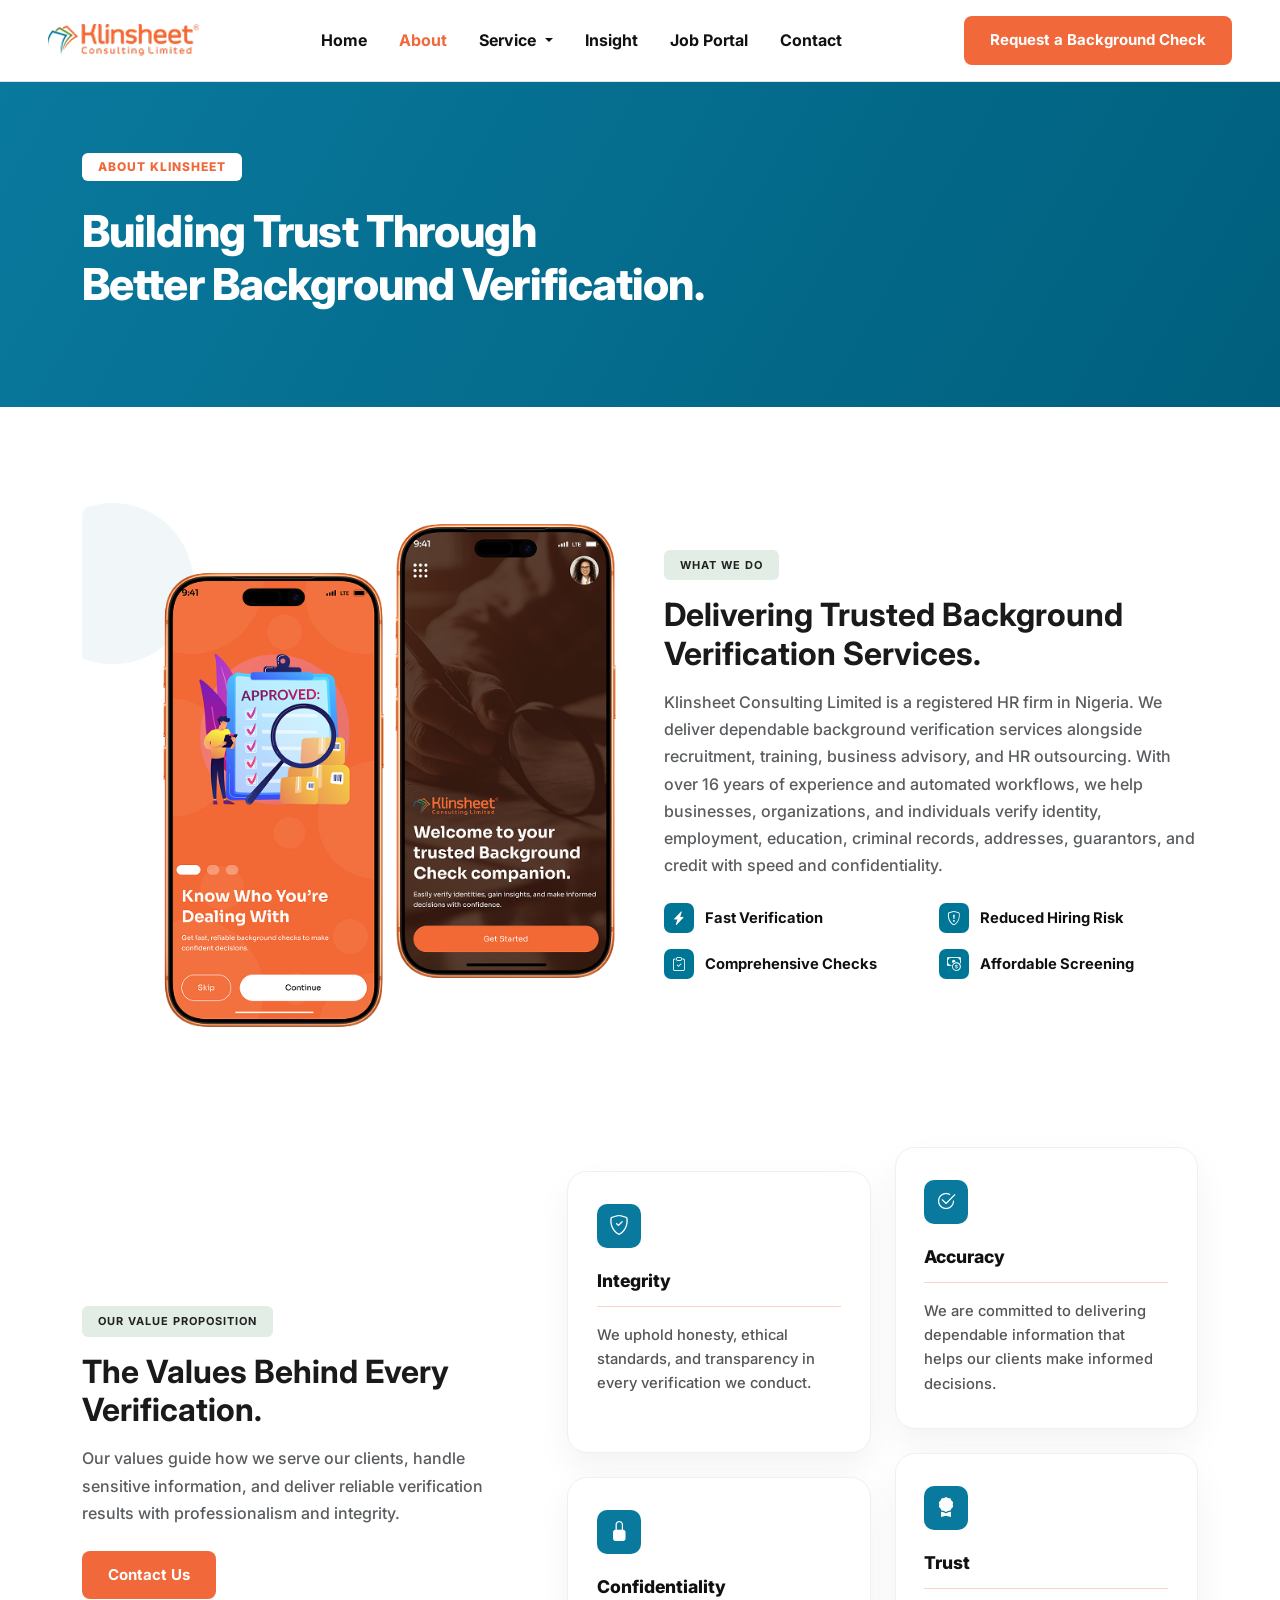
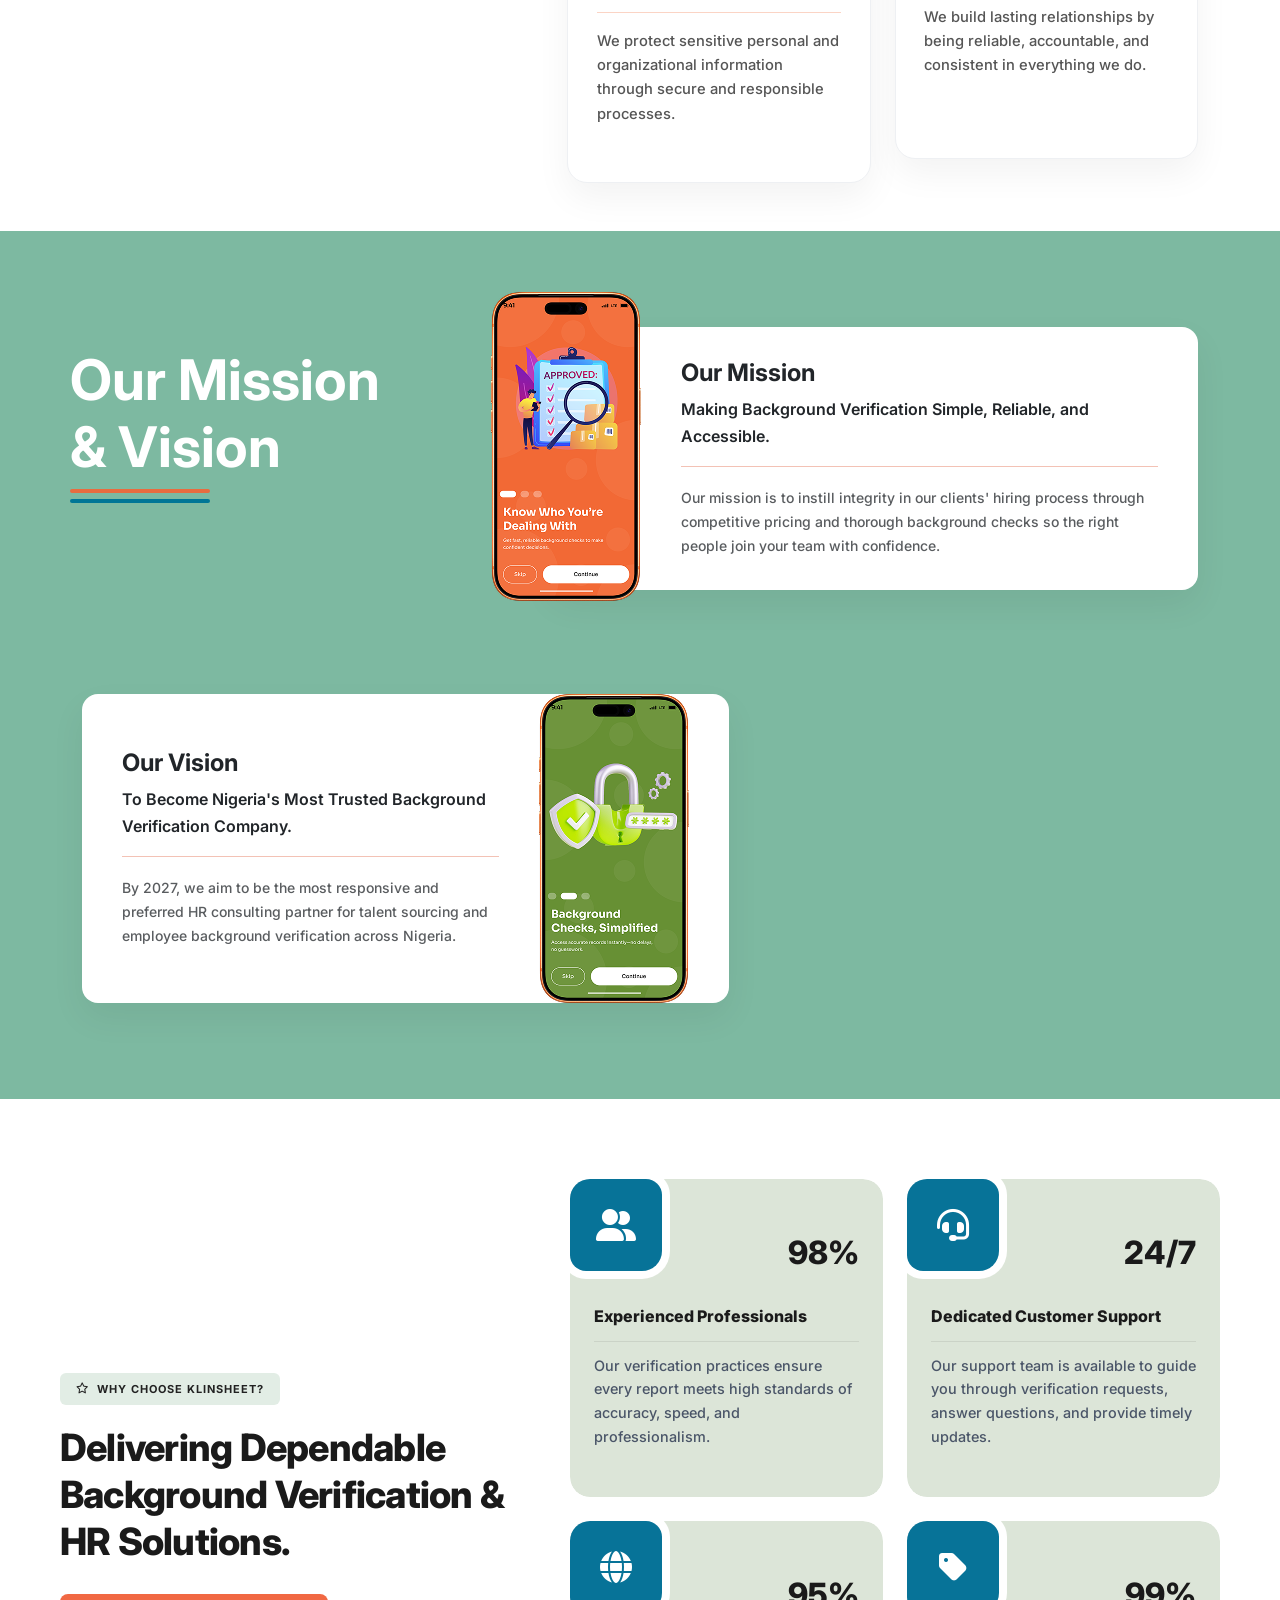
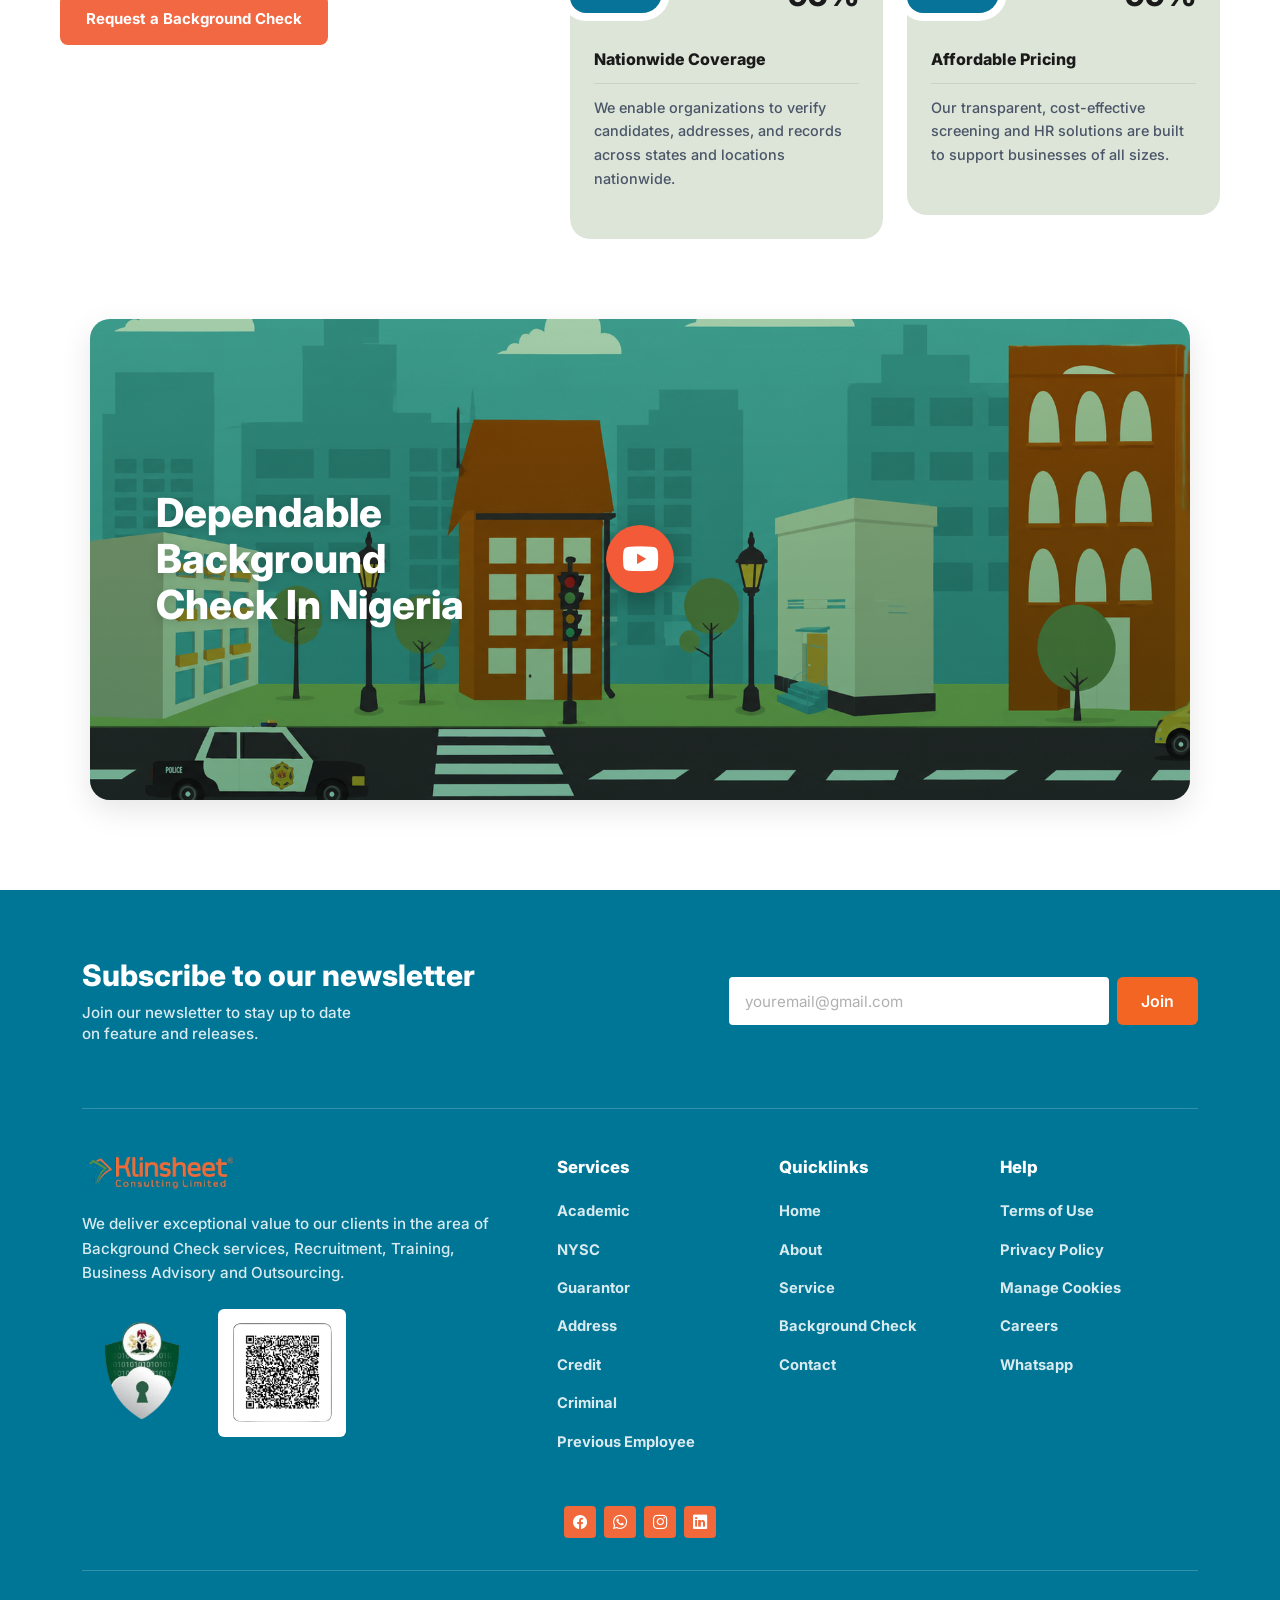
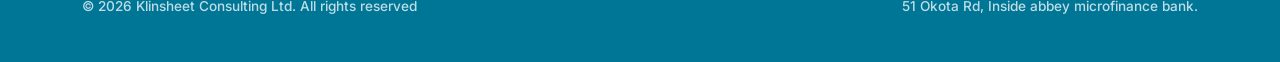
==== commit 047d2983: "inter" ====
--- a/About.html
+++ b/About.html
@@ -5,23 +5,23 @@
   <meta name="viewport" content="width=device-width, initial-scale=1.0">
   <title>Klinsheet Consulting Ltd — About</title>
 
-  <!-- External Libraries -->
+  <!-- Bootstrap 5.3 CSS -->
   <link href="https://cdn.jsdelivr.net/npm/bootstrap@5.3.3/dist/css/bootstrap.min.css" rel="stylesheet">
-  <link rel="stylesheet" href="https://cdn.jsdelivr.net/npm/bootstrap-icons@1.11.3/font/bootstrap-icons.css">
-  <link href="https://fonts.googleapis.com/css2?family=Nunito:wght@400;600;700&family=Poppins:wght@400;500;600;700;800&display=swap" rel="stylesheet">
+  <link rel="stylesheet" href="https://cdn.jsdelivr.net/npm/bootstrap-icons@1.11.3/font/bootstrap-icons.min.css">
+  <link rel="preconnect" href="https://fonts.googleapis.com">
+  <link href="https://fonts.googleapis.com/css2?family=Baloo+2:wght@500;600;700;800&family=Inter:wght@400;500;600;700;800&display=swap" rel="stylesheet">
   <link rel="stylesheet" href="https://cdnjs.cloudflare.com/ajax/libs/font-awesome/6.4.0/css/all.min.css">
- <link rel="stylesheet" href="sbout.css">
- <link rel="stylesheet" href="hero.css">
+  <link rel="stylesheet" href="about.css">
 </head>
 <body>
 
- <!-- BOOTSTRAP NAVIGATION BAR -->
-  <nav class="navbar navbar-expand-lg navbar-custom border-bottom sticky-top">
+  <!-- BOOTSTRAP NAVIGATION BAR -->
+  <nav class="navbar navbar-expand-lg navbar-custom border-bottom fixed-top">
     <div class="container-fluid px-lg-5">
       <a class="navbar-brand" href="index.html">
         <img src="images/klinsheet logo 1.png" alt="Klinsheet Logo">
       </a>
-      
+
       <!-- Mobile Toggle Button -->
       <button class="navbar-toggler" type="button" data-bs-toggle="collapse" data-bs-target="#navMenu" aria-controls="navMenu" aria-expanded="false" aria-label="Toggle navigation">
         <span class="navbar-toggler-icon"></span>
@@ -34,17 +34,17 @@
             <a class="nav-link nav-link-custom" href="index.html">Home</a>
           </li>
           <li class="nav-item">
-            <a class="nav-link nav-link-custom" href="About.html">About</a>
-          </li>
-          
+            <a class="nav-link nav-link-custom active" href="About.html">About</a>
+          </li>
+
           <!-- Services Dropdown -->
           <li class="nav-item dropdown">
-            <a class="nav-link nav-link-custom dropdown-toggle active" href="#" id="servicesDropdown" role="button" data-bs-toggle="dropdown" aria-expanded="false">
+            <a class="nav-link nav-link-custom dropdown-toggle" href="#" id="servicesDropdown" role="button" data-bs-toggle="dropdown" aria-expanded="false">
               Service
             </a>
             <ul class="dropdown-menu dropdown-menu-glass" aria-labelledby="servicesDropdown">
               <li><a class="dropdown-item" href="academic verification.html">Academic Verification</a></li>
-              <li><a class="dropdown-item active" href="Previous Employee Check.html">Previous Employee Check</a></li>
+              <li><a class="dropdown-item" href="Previous Employee Check.html">Previous Employee Check</a></li>
               <li><a class="dropdown-item" href="guarantor check.html">Guarantor/ Reference Check</a></li>
               <li><a class="dropdown-item" href="nysc verification.html">NYSC Verification</a></li>
               <li><a class="dropdown-item" href="Address confirmation.html">Address Confirmation</a></li>
@@ -70,7 +70,7 @@
     </div>
   </nav>
 
-  
+  <!-- HERO SECTION -->
   <section class="hero mb-5">
     <div class="container hero-container">
       <div class="badge badge-orange mb-4">ABOUT KLINSHEET</div>
@@ -78,198 +78,173 @@
     </div>
   </section>
 
-  <section class="container-fluid py-5 my-5 about-intro">
-    <div class="row g-5">
-      <div class="about-intro-img col-md-6">
-      <img src="images/Group 33368.png" alt="Mobile App Screen" class="img-fluid">
-    </div>
-    <div class="about-intro-text col-md-6">
-       <span class="eyebrow eyebrow-blue mb-3 d-inline-block">WHAT WE DO</span>
-          <h2 class="fw-bold mb-3 fs-2">Delivering Trusted Background Verification Services.</h2>
-          <p class="text-muted mb-3">
-            Klinsheet Consulting Limited is a registered HR firm in Nigeria. We are the top background check company in Nigeria. We deliver exceptional value to our 
-clients in area of Background Check services, Recruitment, Training, Business Advisory and Outsourcing. We have built capacity in delivering value to all our customers. With Our experience of over 16 years in all kinds of
-background check services, we are confident that we will help you to get the right candidates at all times. We leverage automated processes
-in all our projects, and we have the internal capabilities to deliver innovative IT interventions for HR problems. Becoming your services
-provider, we will support your projects, processes and people with our expertise.
+  <!-- WHAT WE DO INTRO -->
+  <section class="container py-5 my-4 about-intro">
+    <div class="row align-items-center g-5">
+      <div class="col-lg-6 about-intro-img">
+        <img src="images/Group 33368.png" alt="Mobile App Screen" class="img-fluid">
+      </div>
+      <div class="col-lg-6 about-intro-text">
+        <span class="eyebrow eyebrow-blue mb-3 d-inline-block">WHAT WE DO</span>
+        <h2 class="fw-bold mb-3 fs-2">Delivering Trusted Background Verification Services.</h2>
+        <p class="text-muted mb-4">
+          Klinsheet Consulting Limited is a registered HR firm in Nigeria. We deliver dependable background verification services alongside recruitment, training, business advisory, and HR outsourcing. With over 16 years of experience and automated workflows, we help businesses, organizations, and individuals verify identity, employment, education, criminal records, addresses, guarantors, and credit with speed and confidentiality.
+        </p>
+
+        <div class="row g-3">
+          <div class="col-sm-6">
+            <div class="feature-item">
+              <span class="feature-icon"><i class="bi bi-lightning-charge-fill text-white"></i></span>
+              Fast Verification
+            </div>
+          </div>
+          <div class="col-sm-6">
+            <div class="feature-item">
+              <span class="feature-icon"><i class="bi bi-shield-exclamation text-white"></i></span>
+              Reduced Hiring Risk
+            </div>
+          </div>
+          <div class="col-sm-6">
+            <div class="feature-item">
+              <span class="feature-icon"><i class="bi bi-clipboard-check text-white"></i></span>
+              Comprehensive Checks
+            </div>
+          </div>
+          <div class="col-sm-6">
+            <div class="feature-item">
+              <span class="feature-icon"><i class="bi bi-cash-coin text-white"></i></span>
+              Affordable Screening
+            </div>
+          </div>
+        </div>
+      </div>
+    </div>
+  </section>
+
+  <!-- VALUES -->
+  <section class="py-5 my-4">
+    <div class="container">
+      <div class="row align-items-center g-5">
+        <div class="col-lg-5">
+          <span class="eyebrow eyebrow-blue mb-3 d-inline-block">OUR VALUE PROPOSITION</span>
+          <h2 class="fw-bold mb-3 fs-2">The Values Behind Every Verification.</h2>
+          <p class="text-muted mb-4">
+            Our values guide how we serve our clients, handle sensitive information, and deliver reliable verification results with professionalism and integrity.
           </p>
-
-          
-          <div class="row g-3">
+          <a href="contact us.html" class="btn btn-orange">Contact Us</a>
+        </div>
+        <div class="col-lg-7">
+          <div class="row g-4">
             <div class="col-sm-6">
-              <div class="feature-item">
-                <span class="feature-icon"><i class="bi bi-lightning-charge-fill text-white"></i></span> 
-                Fast Verification
+              <div class="value-card mt-sm-4">
+                <div class="value-icon"><i class="bi bi-shield-check"></i></div>
+                <h5>Integrity</h5>
+                <p>We uphold honesty, ethical standards, and transparency in every verification we conduct.</p>
               </div>
-              <div class="feature-item">
-                <span class="feature-icon"><i class="bi bi-shield-exclamation text-white"></i></span> 
-                Reduced Hiring Risk
+            </div>
+            <div class="col-sm-6">
+              <div class="value-card">
+                <div class="value-icon"><i class="bi bi-check2-circle"></i></div>
+                <h5>Accuracy</h5>
+                <p>We are committed to delivering dependable information that helps our clients make informed decisions.</p>
               </div>
             </div>
             <div class="col-sm-6">
-              <div class="feature-item">
-                <span class="feature-icon"><i class="bi bi-clipboard-check text-white"></i></span> 
-                Comprehensive Checks
+              <div class="value-card mt-sm-4">
+                <div class="value-icon"><i class="bi bi-lock-fill"></i></div>
+                <h5>Confidentiality</h5>
+                <p>We protect sensitive personal and organizational information through secure and responsible processes.</p>
               </div>
-              <div class="feature-item">
-                <span class="feature-icon"><i class="bi bi-cash-coin text-white"></i></span> 
-                Affordable Screening
+            </div>
+            <div class="col-sm-6">
+              <div class="value-card">
+                <div class="value-icon"><i class="bi bi-award-fill"></i></div>
+                <h5>Trust</h5>
+                <p>We build lasting relationships by being reliable, accountable, and consistent in everything we do.</p>
               </div>
             </div>
           </div>
-          <div class="row g-3">
-            <div class="col-sm-6">
-              <div class="feature-item">
-                <span class="feature-icon"><i class="bi bi-lightning-charge-fill text-white"></i></span> 
-                Fast Verification
-              </div>
-              <div class="feature-item">
-                <span class="feature-icon"><i class="bi bi-shield-exclamation text-white"></i></span> 
-                Reduced Hiring Risk
-              </div>
-            </div>
-            <div class="col-sm-6">
-              <div class="feature-item">
-                <span class="feature-icon"><i class="bi bi-clipboard-check text-white"></i></span> 
-                Comprehensive Checks
-              </div>
-              <div class="feature-item">
-                <span class="feature-icon"><i class="bi bi-cash-coin text-white"></i></span> 
-                Affordable Screening
-              </div>
-            </div>
-          </div>
+        </div>
       </div>
     </div>
   </section>
-<!-- VALUES -->
-<section class="py-5 my-5">
-  <div class="container">
-    <div class="row align-items-center g-5">
-      <div class="col-lg-5">
-        <span class="eyebrow eyebrow-blue mb-3 d-inline-block">OUR VALUE PROPOSITION</span>
-        <h2 class="fw-bold mb-3 fs-2">The Values Behind Every Verification.</h2>
-        <p class="text-muted mb-4">
-          Our values guide how we serve our clients, handle sensitive information, and deliver reliable
-          verification results with professionalism and integrity.
-        </p>
-        <a href="#" class="btn btn-orange">Contact Us</a>
-      </div>
-      <div class="col-lg-7">
-        <div class="row g-4">
-          <div class="col-sm-6">
-            <div class="value-card mt-sm-5">
-              <div class="value-icon"><i class="bi bi-shield-check"></i></div>
-              <h5>Integrity</h5>
-              <p>We uphold honesty, ethical standards and transparency, in every verification we conduct.</p>
-            </div>
-          </div>
-          <div class="col-sm-6">
-            <div class="value-card">
-              <div class="value-icon"><i class="bi bi-shield-check"></i></div>
-              <h5>Accuracy</h5>
-              <p>We are committed to delivering dependable information that helps our clients make informed decisions.</p>
-            </div>
-          </div>
-          <div class="col-sm-6">
-            <div class="value-card mt-sm-5">
-              <div class="value-icon"><i class="bi bi-shield-check"></i></div>
-              <h5>Confidentiality</h5>
-              <p>We protect sensitive personal and organizational information through secure and responsible processes.</p>
-            </div>
-          </div>
-          <div class="col-sm-6">
-            <div class="value-card">
-              <div class="value-icon"><i class="bi bi-shield-check"></i></div>
-              <h5>Trust</h5>
-              <p>We build lasting relationships by being reliable, accountable, and consistent in everything we do.</p>
-            </div>
-          </div>
-        </div>
-      </div>
-    </div>
-  </div>
-</section>
-
- <section class="mission-vision-section">
-  <div class="container position-relative">
-    
-    <div class="section-title-wrapper">
-      <h1 class="text-white fw-bold display-4 mb-2">Our Mission<br>&amp; Vision</h1>
-      <div class="accent-lines">
-        <span class="line-orange"></span>
-        <span class="line-teal"></span>
-      </div>
-    </div>
-
-    <div class="cards-stack">
-      <div class="mv-card-wrapper mission-wrapper">
-        <article class="mv-card">
-          <div class="phone-wrap phone-top">
-            <img src="images/Free iPhone 17 Pro Cosmic Orange Mockup (Mockuuups Studio).png" alt="Mission Mobile App">
-          </div>
-          <div class="card-content">
-            <h2 class="fs-4 fw-bold mb-2 text-dark">Our Mission</h2>
-            <p class="lead text-dark fw-semibold mb-3 fs-6">
-              Making Background Verification Simple, Reliable, and Accessible.
-            </p>
-            <hr class="card-divider">
-            <p class="text-muted small mb-0">
-              Our mission is to help instill integrity in the employment process of our clients, using our competitive prices to provide the best and qualitative background check process and ensuring the right people are on their payroll at all times.
-            </p>
-          </div>
-        </article>
-      </div>
-
-      <div class="mv-card-wrapper vision-wrapper">
-        <article class="mv-card">
-          <div class="card-content">
-            <h2 class="fs-4 fw-bold mb-2 text-dark">Our Vision</h2>
-            <p class="lead text-dark fw-semibold mb-3 fs-6">
-              To Become Nigeria's Most Trusted Background Verification Company.
-            </p>
-            <hr class="card-divider">
-            <p class="text-muted small mb-0">
-              By 2027, we will be the most responsive and most preferred HR consulting firm when it comes to quality talent hunts and employee verification process in Nigeria.
-            </p>
-          </div>
-          <div class="phone-bottom">
-            <img src="images/iphone 2.png" alt="Vision Mobile App">
-          </div>
-        </article>
-      </div>
-
-    </div>
-  </div>
-</section>
- <!-- WHY CHOOSE / STATS -->
-<section class="section-container">
-    <!-- Left Column -->
+
+  <!-- MISSION & VISION -->
+  <section class="mission-vision-section">
+    <div class="container position-relative">
+
+      <div class="section-title-wrapper">
+        <h2 class="text-white fw-bold display-4 mb-2">Our Mission<br>&amp; Vision</h2>
+        <div class="accent-lines">
+          <span class="line-orange"></span>
+          <span class="line-teal"></span>
+        </div>
+      </div>
+
+      <div class="cards-stack">
+        <div class="mv-card-wrapper mission-wrapper">
+          <article class="mv-card">
+            <div class="phone-wrap phone-top">
+              <img src="images/Free iPhone 17 Pro Cosmic Orange Mockup (Mockuuups Studio).png" alt="Mission Mobile App" class="img-fluid">
+            </div>
+            <div class="card-content">
+              <h3 class="fs-4 fw-bold mb-2 text-dark">Our Mission</h3>
+              <p class="lead text-dark fw-semibold mb-3 fs-6">
+                Making Background Verification Simple, Reliable, and Accessible.
+              </p>
+              <hr class="card-divider">
+              <p class="text-muted small mb-0">
+                Our mission is to instill integrity in our clients' hiring process through competitive pricing and thorough background checks so the right people join your team with confidence.
+              </p>
+            </div>
+          </article>
+        </div>
+
+        <div class="mv-card-wrapper vision-wrapper">
+          <article class="mv-card">
+            <div class="card-content">
+              <h3 class="fs-4 fw-bold mb-2 text-dark">Our Vision</h3>
+              <p class="lead text-dark fw-semibold mb-3 fs-6">
+                To Become Nigeria's Most Trusted Background Verification Company.
+              </p>
+              <hr class="card-divider">
+              <p class="text-muted small mb-0">
+                By 2027, we aim to be the most responsive and preferred HR consulting partner for talent sourcing and employee background verification across Nigeria.
+              </p>
+            </div>
+            <div class="phone-wrap phone-bottom">
+              <img src="images/iphone 2.png" alt="Vision Mobile App" class="img-fluid">
+            </div>
+          </article>
+        </div>
+      </div>
+
+    </div>
+  </section>
+
+  <!-- WHY CHOOSE / STATS -->
+  <section class="section-container">
     <div class="left-content">
-      <div class="badge">
+      <div class="why-badge">
         <i class="fa-regular fa-star"></i>
         <span>Why Choose Klinsheet?</span>
       </div>
-      <h1 class="title">Delivering Dependable Background Verification & HR Solutions.</h1>
-      <a href="#" class="cta-btn">Request a Background Check</a>
-    </div>
-
-    <!-- Right Grid -->
+      <h2 class="title">Delivering Dependable Background Verification &amp; HR Solutions.</h2>
+      <a href="request background check.html" class="cta-btn">Request a Background Check</a>
+    </div>
+
     <div class="right-grid">
-      
-      <!-- Card 1 -->
       <div class="card-wrapper">
         <div class="blue-box">
           <i class="fa-solid fa-user-group"></i>
         </div>
         <div class="green-content py-5">
           <div class="stat">98%</div>
-          <h3>Experience Professionals</h3>
-          <p>Our verification practices to ensure every report meets the highest standards of accuracy and professionalism.</p>
-        </div>
-      </div>
-
-      <!-- Card 2 -->
+          <h3>Experienced Professionals</h3>
+          <p>Our verification practices ensure every report meets high standards of accuracy, speed, and professionalism.</p>
+        </div>
+      </div>
+
       <div class="card-wrapper">
         <div class="blue-box">
           <i class="fa-solid fa-headset"></i>
@@ -277,11 +252,10 @@
         <div class="green-content py-5">
           <div class="stat">24/7</div>
           <h3>Dedicated Customer Support</h3>
-          <p>Our support team is always available to guide you through the verification process, answer questions, and provide timely assistance.</p>
-        </div>
-      </div>
-
-      <!-- Card 3 -->
+          <p>Our support team is available to guide you through verification requests, answer questions, and provide timely updates.</p>
+        </div>
+      </div>
+
       <div class="card-wrapper">
         <div class="blue-box">
           <i class="fa-solid fa-globe"></i>
@@ -289,11 +263,10 @@
         <div class="green-content py-5">
           <div class="stat">95%</div>
           <h3>Nationwide Coverage</h3>
-          <p>We enable organizations to verify candidates and businesses regardless of their location.</p>
-        </div>
-      </div>
-
-      <!-- Card 4 -->
+          <p>We enable organizations to verify candidates, addresses, and records across states and locations nationwide.</p>
+        </div>
+      </div>
+
       <div class="card-wrapper">
         <div class="blue-box">
           <i class="fa-solid fa-tag"></i>
@@ -301,131 +274,129 @@
         <div class="green-content py-5">
           <div class="stat">99%</div>
           <h3>Affordable Pricing</h3>
-          <p>Our cost effective verification and HR solutions are designed to meet the needs of businesses of all sizes.</p>
-        </div>
-      </div>
-
+          <p>Our transparent, cost-effective screening and HR solutions are built to support businesses of all sizes.</p>
+        </div>
+      </div>
     </div>
   </section>
 
- <div class="video-banner">
-  <!-- Background City Illustration -->
-  <img src="images/house 11.png" alt="Klinsheet Video Preview" class="video-banner-img">
-  
-  <!-- Overlay Text on the Left -->
-  <div class="video-banner-text">
-    <h2>Dependable<br>Background<br>Check In Nigeria</h2>
+  <!-- VIDEO BANNER -->
+  <div class="container">
+    <div class="video-banner">
+      <img src="images/house 11.png" alt="Klinsheet Video Preview" class="video-banner-img">
+      <div class="video-banner-text">
+        <h2>Dependable<br>Background<br>Check In Nigeria</h2>
+      </div>
+      <a href="#" class="play-btn-center" aria-label="Play Video">
+        <i class="bi bi-youtube"></i>
+      </a>
+    </div>
   </div>
 
-  <!-- Centered YouTube/Play Button Overlay -->
-  <a href="#" class="play-btn-center" aria-label="Play Video">
-    <i class="bi bi-youtube"></i>
-  </a>
-</div>
-
-<!-- =========================================================
-     FOOTER
-========================================================= -->
-<footer id="contact" class="site-footer">
-  <div class="container">
-    
-    <!-- Newsletter Section -->
-    <div class="row align-items-center pb-5 pt-2">
-      <div class="col-lg-6 mb-3 mb-lg-0">
-        <h3 class="newsletter-title mb-2">Subscribe to our newsletter</h3>
-        <p class="newsletter-text mb-0">Join our newsletter to stay up to date<br>on feature and releases.</p>
-      </div>
-      <div class="col-lg-6">
-        <form class="d-flex gap-2 justify-content-lg-end">
-          <input type="email" class="form-control newsletter-input" placeholder="youremail@gmail.com" required>
-          <button type="submit" class="btn btn-newsletter">Join</button>
-        </form>
-      </div>
-    </div>
-
-    <hr class="footer-divider mb-5">
-
-    <!-- Main Footer Links Section -->
-    <div class="row g-4 pb-4">
-      <div class="col-lg-5 pe-lg-5">
-        <a class="navbar-brand d-inline-block mb-3" href="#home">
-          <img src="images/klinsheet logo 1.png" alt="Klinsheet Consulting Limited" class="">
-        </a>
-        <p class="footer-description">We deliver exceptional value to our clients in the area of Background Check services, Recruitment, Training, Business Advisory and Outsourcing.</p>
-        
-        <!-- Badges & Scan Box Section -->
-        <div class="d-flex align-items-center gap-3 mt-4">
-          <div class="footer-badge-shield">
-            <img src="images/badge-placeholder.png" alt="Security Shield" class="img-fluid">
-          </div>
-          <div class="footer-qr-box">
-            <img src="images/qr-placeholder.png" alt="Scan QR Code" class="">
-          </div>
-        </div>
-      </div>
-
-      <div class="col-lg-7">
-        <div class="row g-4">
-          <div class="col-4">
-            <h6 class="footer-heading">Services</h6>
-            <ul class="footer-links">
-              <li><a href="#services">Academic</a></li>
-              <li><a href="#services">NYSC</a></li>
-              <li><a href="#services">Guarantor</a></li>
-              <li><a href="#services">Address</a></li>
-              <li><a href="#services">Credit</a></li>
-              <li><a href="#services">Criminal</a></li>
-              <li><a href="#services">Previous Employee</a></li>
-            </ul>
-          </div>
-
-          <div class="col-4">
-            <h6 class="footer-heading">Quicklinks</h6>
-            <ul class="footer-links">
-              <li><a href="#home">Home</a></li>
-              <li><a href="#about">About</a></li>
-              <li><a href="#services">Service</a></li>
-              <li><a href="#contact">Background Check</a></li>
-              <li><a href="#contact">Contact</a></li>
-            </ul>
-          </div>
-
-          <div class="col-4">
-            <h6 class="footer-heading">Help</h6>
-            <ul class="footer-links">
-              <li><a href="#">Terms of Use</a></li>
-              <li><a href="#">Privacy Policy</a></li>
-              <li><a href="#">Manage Cookies</a></li>
-              <li><a href="#">Careers</a></li>
-              <li><a href="#">Whatsapp</a></li>
-            </ul>
-          </div>
-        </div>
-      </div>
-    </div>
-
-    <!-- Centered Social Icons Row -->
-    <div class="row justify-content-center py-3">
-      <div class="col-auto">
-        <div class="d-flex gap-2">
-          <a href="#" class="social-box"><i class="bi bi-facebook"></i></a>
-          <a href="#" class="social-box"><i class="bi bi-whatsapp"></i></a>
-          <a href="#" class="social-box"><i class="bi bi-instagram"></i></a>
-          <a href="#" class="social-box"><i class="bi bi-linkedin"></i></a>
-        </div>
-      </div>
-    </div>
-
-    <hr class="footer-divider mb-0">
-
-    <!-- Bottom Copyright Section -->
-    <div class="d-flex flex-column flex-md-row justify-content-between align-items-center py-4 gap-2 footer-bottom-text">
-      <p class="mb-0">&copy; 2026 Klinsheet Consulting Ltd. All rights reserved</p>
-      <p class="mb-0">51 Okota Rd, Inside abbey microfinance bank.</p>
-    </div>
-
-  </div>
-</footer>
+  <!-- =========================================================
+       FOOTER
+  ========================================================= -->
+  <footer id="contact" class="site-footer">
+    <div class="container">
+
+      <!-- Newsletter Section -->
+      <div class="row align-items-center pb-5 pt-2">
+        <div class="col-lg-6 mb-3 mb-lg-0">
+          <h3 class="newsletter-title mb-2">Subscribe to our newsletter</h3>
+          <p class="newsletter-text mb-0">Join our newsletter to stay up to date<br>on feature and releases.</p>
+        </div>
+        <div class="col-lg-6">
+          <form class="d-flex gap-2 align-items-center justify-content-lg-end" onsubmit="event.preventDefault();">
+            <input type="email" class="form-control newsletter-input" placeholder="youremail@gmail.com" required>
+            <button type="submit" class="btn btn-newsletter">Join</button>
+          </form>
+        </div>
+      </div>
+
+      <hr class="footer-divider mb-5">
+
+      <!-- Main Footer Links Section -->
+      <div class="row g-4 pb-4">
+        <div class="col-lg-5 pe-lg-5">
+          <a class="navbar-brand d-inline-block mb-3" href="index.html">
+            <img src="images/klinsheet logo 1.png" alt="Klinsheet Consulting Limited">
+          </a>
+          <p class="footer-description">We deliver exceptional value to our clients in the area of Background Check services, Recruitment, Training, Business Advisory and Outsourcing.</p>
+
+          <!-- Badges & Scan Box Section -->
+          <div class="d-flex align-items-center gap-3 mt-4">
+            <div class="footer-badge-shield">
+              <img src="images/badge-placeholder.png" alt="Security Shield" class="img-fluid">
+            </div>
+            <div class="footer-qr-box">
+              <img src="images/qr-placeholder.png" alt="Scan QR Code">
+            </div>
+          </div>
+        </div>
+
+        <div class="col-lg-7">
+          <div class="row g-3 g-sm-4">
+            <div class="col-4">
+              <h6 class="footer-heading">Services</h6>
+              <ul class="footer-links">
+                <li><a href="academic verification.html">Academic</a></li>
+                <li><a href="nysc verification.html">NYSC</a></li>
+                <li><a href="guarantor check.html">Guarantor</a></li>
+                <li><a href="Address confirmation.html">Address</a></li>
+                <li><a href="credit check.html">Credit</a></li>
+                <li><a href="criminal ceck.html">Criminal</a></li>
+                <li><a href="Previous Employee Check.html">Previous Employee</a></li>
+              </ul>
+            </div>
+
+            <div class="col-4">
+              <h6 class="footer-heading">Quicklinks</h6>
+              <ul class="footer-links">
+                <li><a href="index.html">Home</a></li>
+                <li><a href="About.html">About</a></li>
+                <li><a href="academic verification.html">Service</a></li>
+                <li><a href="request background check.html">Background Check</a></li>
+                <li><a href="contact us.html">Contact</a></li>
+              </ul>
+            </div>
+
+            <div class="col-4">
+              <h6 class="footer-heading">Help</h6>
+              <ul class="footer-links">
+                <li><a href="#">Terms of Use</a></li>
+                <li><a href="#">Privacy Policy</a></li>
+                <li><a href="#">Manage Cookies</a></li>
+                <li><a href="job-portal.html">Careers</a></li>
+                <li><a href="#">Whatsapp</a></li>
+              </ul>
+            </div>
+          </div>
+        </div>
+      </div>
+
+      <!-- Centered Social Icons Row -->
+      <div class="row justify-content-center py-3">
+        <div class="col-auto">
+          <div class="d-flex gap-2">
+            <a href="#" class="social-box"><i class="bi bi-facebook"></i></a>
+            <a href="#" class="social-box"><i class="bi bi-whatsapp"></i></a>
+            <a href="#" class="social-box"><i class="bi bi-instagram"></i></a>
+            <a href="#" class="social-box"><i class="bi bi-linkedin"></i></a>
+          </div>
+        </div>
+      </div>
+
+      <hr class="footer-divider mb-0">
+
+      <!-- Bottom Copyright Section -->
+      <div class="d-flex flex-column flex-md-row justify-content-between align-items-center text-center text-md-start py-4 gap-2 footer-bottom-text">
+        <p class="mb-0">&copy; 2026 Klinsheet Consulting Ltd. All rights reserved</p>
+        <p class="mb-0">51 Okota Rd, Inside abbey microfinance bank.</p>
+      </div>
+
+    </div>
+  </footer>
+
   <script src="https://cdn.jsdelivr.net/npm/bootstrap@5.3.3/dist/js/bootstrap.bundle.min.js"></script>
 </body>
 </html>
--- a/about.css
+++ b/about.css
@@ -0,0 +1,887 @@
+/* ============================================================
+   KLINSHEET CONSULTING LIMITED — ABOUT PAGE STYLES
+============================================================ */
+
+:root {
+  --primary: #f1683a;
+  --orange-btn: #f1683a;
+  --teal: #007696;
+  --teal-dark: #005f66;
+  --teal-light: #e0f2f1;
+  --text-dark: #1a1a1a;
+  --text-muted: #4a5568;
+  --bg-light: #f8fafc;
+  --white: #ffffff;
+  --border-color: #e2e8f0;
+  --badge-orange-bg: #fdeee9;
+  --badge-orange-text: #f1683a;
+  --light-badge-bg: rgba(255, 255, 255, 0.2);
+  --primary-blue: #077398;
+  --bg-light-green: #dce5d8;
+  --page-bg: #ffffff;
+  --btn-orange: #f16843;
+  --radius: 12px;
+}
+
+*, *::before, *::after {
+  box-sizing: border-box;
+}
+
+html, body {
+  width: 100%;
+  max-width: 100%;
+  overflow-x: clip;
+}
+
+body {
+  font-family: 'Inter', -apple-system, BlinkMacSystemFont, "Segoe UI", Roboto, Helvetica, Arial, sans-serif;
+  color: var(--text-dark);
+  background-color: #ffffff;
+  font-size: 16px;
+  font-weight: 500;
+  line-height: 1.65;
+  padding-top: 80px;
+  -webkit-text-size-adjust: 100%;
+  text-rendering: optimizeLegibility;
+}
+
+a {
+  text-decoration: none;
+  color: inherit;
+}
+
+img, video, iframe {
+  max-width: 100%;
+}
+
+h1, h2, h3, h4, h5, h6,
+.hero h1, .section-title, .newsletter-title, .footer-heading, .stat {
+  font-weight: 800 !important;
+}
+
+.navbar-nav .nav-link,
+.dropdown-menu-glass .dropdown-item,
+.btn, button,
+.feature-item,
+.value-card h5,
+.green-content h3,
+.footer-links a {
+  font-weight: 700;
+}
+
+p, .value-card p, .green-content p, .footer-description, .newsletter-text {
+  font-weight: 500;
+  line-height: 1.7;
+}
+
+/* ============================================================
+   NAVBAR & DROPDOWN
+============================================================ */
+.navbar-custom {
+  background-color: #ffffff;
+  padding: 16px 0;
+  z-index: 1030;
+}
+
+.navbar-brand img {
+  max-height: 48px;
+  width: auto;
+  display: block;
+}
+
+.nav-link-custom {
+  color: #111111 !important;
+  font-size: 16px;
+  font-weight: 700;
+  padding: 10px 16px !important;
+  transition: color 0.2s ease;
+}
+
+.nav-link-custom:hover,
+.nav-link-custom.active {
+  color: var(--orange-btn) !important;
+}
+
+.dropdown-menu-glass {
+  background:
+    linear-gradient(rgba(0, 118, 150, 0.9), rgba(0, 118, 150, 0.92)),
+    url('images/blog pics.png') center/cover no-repeat !important;
+  backdrop-filter: blur(8px);
+  -webkit-backdrop-filter: blur(8px);
+  border: 1px solid rgba(255, 255, 255, 0.25) !important;
+  border-radius: 20px !important;
+  padding: 20px 18px !important;
+  width: max-content !important;
+  max-width: 90vw;
+  min-width: 280px;
+  box-shadow: 0 15px 35px rgba(0, 0, 0, 0.3);
+  text-align: center;
+  overflow: hidden;
+}
+
+.dropdown-menu-glass .dropdown-item {
+  color: #ffffff !important;
+  font-size: 16px;
+  font-weight: 700;
+  padding: 10px 18px;
+  border-radius: 8px;
+  transition: all 0.2s ease-in-out;
+  background: transparent !important;
+  white-space: normal !important;
+  display: block;
+}
+
+.dropdown-menu-glass .dropdown-item:hover,
+.dropdown-menu-glass .dropdown-item.active {
+  color: #ffffff !important;
+  background-color: rgba(255, 255, 255, 0.22) !important;
+}
+
+@media (min-width: 992px) {
+  .dropdown-menu-glass .dropdown-item {
+    white-space: nowrap !important;
+  }
+  .nav-item.dropdown:hover .dropdown-menu-glass {
+    display: block;
+    margin-top: 0;
+  }
+}
+
+@media (max-width: 991px) {
+  .dropdown-menu-glass {
+    width: 100% !important;
+    margin-top: 8px;
+    text-align: left;
+  }
+}
+
+/* ============================================================
+   BADGES, EYEBROWS & BUTTONS
+============================================================ */
+.badge {
+  display: inline-block;
+  padding: 8px 16px;
+  font-size: 12px;
+  font-weight: 800;
+  letter-spacing: 1px;
+  text-transform: uppercase;
+  border-radius: 6px;
+}
+
+.badge-orange {
+  background-color: #ffffff !important;
+  color: #f1683a;
+}
+
+.eyebrow {
+  font-size: 11px;
+  font-weight: 700;
+  letter-spacing: 1px;
+  padding: 6px 16px;
+  border-radius: 6px;
+  text-transform: uppercase;
+}
+
+.eyebrow-blue {
+  background: #e2ede5;
+  color: #222222;
+}
+
+.btn-orange {
+  background-color: var(--orange-btn);
+  color: #ffffff;
+  padding: 13px 26px;
+  border-radius: 8px;
+  font-weight: 700;
+  font-size: 15px;
+  cursor: pointer;
+  border: none;
+  transition: background-color 0.2s ease, transform 0.2s ease, color 0.2s ease;
+  text-decoration: none;
+  display: inline-block;
+}
+
+.btn-orange:hover {
+  background-color: #28a745;
+  color: #ffffff;
+  transform: translateY(-2px);
+}
+
+/* ============================================================
+   HERO SECTION
+============================================================ */
+.hero {
+  background: linear-gradient(120deg, #09799d 0%, #005f7d 100%);
+  color: var(--white);
+  padding: 72px 0 88px 0;
+}
+
+.hero h1 {
+  font-size: clamp(2rem, 4vw, 2.75rem);
+  font-weight: 800 !important;
+  max-width: 640px;
+  line-height: 1.2;
+  letter-spacing: -0.02em;
+}
+
+/* ============================================================
+   INTRO & FEATURES
+============================================================ */
+.about-intro-img img {
+  border-radius: 14px;
+  display: block;
+}
+
+.feature-item {
+  display: flex;
+  align-items: center;
+  gap: 0.7rem;
+  font-size: 0.92rem;
+  font-weight: 700;
+  color: #111111;
+}
+
+.feature-icon {
+  background: var(--teal);
+  color: #ffffff;
+  width: 30px;
+  height: 30px;
+  border-radius: 7px;
+  display: flex;
+  align-items: center;
+  justify-content: center;
+  font-size: 0.85rem;
+  flex-shrink: 0;
+}
+
+/* ============================================================
+   VALUE PROPOSITION CARDS
+============================================================ */
+.value-card {
+  background: #ffffff;
+  border-radius: 20px;
+  padding: 2rem 1.8rem;
+  box-shadow: 0 15px 35px rgba(0, 0, 0, 0.05);
+  border: 1px solid #eef0f3;
+  height: 100%;
+  display: flex;
+  flex-direction: column;
+}
+
+.value-icon {
+  width: 44px;
+  height: 44px;
+  border-radius: 10px;
+  background-color: #09799d;
+  color: #ffffff;
+  display: flex;
+  align-items: center;
+  justify-content: center;
+  margin-bottom: 1.4rem;
+  font-size: 1.25rem;
+}
+
+.value-card h5 {
+  font-weight: 700;
+  font-size: 1.1rem;
+  color: #111111;
+  margin-bottom: 1rem;
+}
+
+.value-card h5::after {
+  content: "";
+  display: block;
+  width: 100%;
+  height: 1px;
+  background-color: rgba(242, 112, 63, 0.3);
+  margin-top: 0.9rem;
+}
+
+.value-card p {
+  color: #555555;
+  font-size: 0.92rem;
+  line-height: 1.65;
+  margin-bottom: 0;
+}
+
+/* ============================================================
+   MISSION & VISION SECTION
+============================================================ */
+.mission-vision-section {
+  background: #7db9a1;
+  padding: 6rem 0;
+  overflow: hidden;
+}
+
+.accent-lines span {
+  display: block;
+  height: 4px;
+  border-radius: 2px;
+}
+
+.accent-lines .line-orange {
+  width: 140px;
+  background: #e86c3f;
+  margin-bottom: 6px;
+}
+
+.accent-lines .line-teal {
+  width: 140px;
+  background: #007696;
+}
+
+.mv-card {
+  background: #ffffff;
+  border-radius: 16px;
+  display: flex;
+  align-items: center;
+  position: relative;
+  box-shadow: 0 15px 35px rgba(0, 0, 0, 0.06);
+  border: none;
+}
+
+.card-content {
+  padding: 2rem 2.5rem;
+  flex: 1;
+}
+
+.card-divider {
+  border: 0;
+  border-top: 1.5px solid #f3c2b5;
+  margin: 1rem 0 1.2rem 0;
+  opacity: 1;
+}
+
+.phone-wrap {
+  flex-shrink: 0;
+  z-index: 10;
+}
+
+.mission-wrapper {
+  margin-bottom: 72px;
+}
+
+@media (min-width: 992px) {
+  .section-title-wrapper {
+    position: absolute;
+    top: 20px;
+    left: 0;
+    width: 35%;
+    z-index: 2;
+  }
+
+  .cards-stack {
+    display: flex;
+    flex-direction: column;
+    gap: 3rem;
+  }
+
+  .mission-wrapper {
+    width: 58%;
+    margin-left: auto;
+  }
+
+  .mission-wrapper .mv-card {
+    padding-left: 90px;
+  }
+
+  .phone-top {
+    position: absolute;
+    left: -60px;
+    top: -35px;
+    width: 210px;
+  }
+
+  .phone-bottom {
+    width: 190px;
+    padding-right: 1.5rem;
+  }
+
+  .vision-wrapper {
+    width: 58%;
+    margin-right: auto;
+    margin-top: -1rem;
+  }
+}
+
+@media (max-width: 991.98px) {
+  .mission-vision-section {
+    padding: 3.5rem 0;
+  }
+
+  .section-title-wrapper {
+    margin-bottom: 2.5rem;
+    text-align: center;
+  }
+
+  .accent-lines span {
+    margin: 0 auto 6px auto;
+  }
+
+  .cards-stack {
+    display: flex;
+    flex-direction: column;
+    gap: 2.5rem;
+  }
+
+  .mission-wrapper,
+  .vision-wrapper {
+    width: 100%;
+    margin-left: 0;
+    margin-right: 0;
+    margin-bottom: 0;
+  }
+
+  .mv-card {
+    flex-direction: column;
+    text-align: center;
+    padding: 2rem 1.5rem !important;
+  }
+
+  .vision-wrapper .mv-card {
+    flex-direction: column-reverse;
+  }
+
+  .phone-wrap {
+    position: static !important;
+    width: 180px !important;
+    margin: 0 auto 1.25rem auto;
+  }
+
+  .card-content {
+    padding: 0.5rem 0.5rem 0;
+  }
+}
+
+/* ============================================================
+   WHY CHOOSE / STATS SECTION
+============================================================ */
+.section-container {
+  max-width: 1200px;
+  width: 100%;
+  margin: 0 auto;
+  padding: 80px 20px;
+  display: flex;
+  align-items: center;
+  gap: 50px;
+}
+
+.left-content {
+  flex: 1;
+  max-width: 460px;
+}
+
+.why-badge {
+  display: inline-flex;
+  align-items: center;
+  gap: 8px;
+  background-color: #e2ede5;
+  color: #222222;
+  padding: 7px 16px;
+  border-radius: 6px;
+  font-size: 11px;
+  font-weight: 700;
+  letter-spacing: 1px;
+  text-transform: uppercase;
+  margin-bottom: 20px;
+}
+
+.left-content .title {
+  font-size: clamp(1.75rem, 3.2vw, 2.35rem);
+  line-height: 1.25;
+  color: var(--text-dark);
+  font-weight: 800;
+  margin-bottom: 28px;
+  letter-spacing: -0.02em;
+}
+
+.left-content .cta-btn {
+  display: inline-block;
+  background-color: var(--btn-orange);
+  color: #ffffff;
+  padding: 13px 26px;
+  border-radius: 8px;
+  text-decoration: none;
+  font-weight: 700;
+  font-size: 15px;
+  transition: background-color 0.2s ease, transform 0.2s ease;
+}
+
+.left-content .cta-btn:hover {
+  background-color: #28a745;
+  color: #ffffff;
+  transform: translateY(-2px);
+}
+
+.right-grid {
+  flex: 1.2;
+  display: grid;
+  grid-template-columns: repeat(2, minmax(0, 1fr));
+  gap: 24px;
+}
+
+.card-wrapper {
+  position: relative;
+  background-color: var(--page-bg);
+  border-radius: 20px;
+  overflow: hidden;
+}
+
+.green-content {
+  background-color: var(--bg-light-green);
+  border-radius: 20px;
+  padding: 24px 24px 28px 24px;
+  min-height: 250px;
+}
+
+.blue-box {
+  position: absolute;
+  top: 0;
+  left: 0;
+  width: 92px;
+  height: 92px;
+  background-color: var(--primary-blue);
+  color: #ffffff;
+  border-radius: 16px;
+  border-bottom-right-radius: 20px;
+  display: flex;
+  align-items: center;
+  justify-content: center;
+  font-size: 32px;
+  z-index: 2;
+  box-shadow: 0 0 0 8px var(--page-bg);
+}
+
+.green-content .stat {
+  text-align: right;
+  font-size: 32px;
+  font-weight: 800;
+  color: var(--text-dark);
+  margin-bottom: 28px;
+  min-height: 40px;
+}
+
+.green-content h3 {
+  font-size: 16px;
+  font-weight: 700;
+  color: var(--text-dark);
+  margin-bottom: 12px;
+  border-bottom: 1px solid rgba(0, 0, 0, 0.08);
+  padding-bottom: 14px;
+}
+
+.green-content p {
+  font-size: 0.9rem;
+  line-height: 1.65;
+  color: var(--text-muted);
+  margin-bottom: 0;
+}
+
+@media (max-width: 991.98px) {
+  body {
+    padding-top: 72px;
+  }
+
+  .section-container {
+    flex-direction: column;
+    padding: 60px 16px;
+    gap: 36px;
+  }
+
+  .left-content {
+    max-width: 100%;
+  }
+}
+
+@media (max-width: 575.98px) {
+  .right-grid {
+    grid-template-columns: 1fr;
+  }
+}
+
+/* ============================================================
+   VIDEO BANNER
+============================================================ */
+.video-banner {
+  position: relative;
+  width: 100%;
+  max-width: 1100px;
+  margin: 0 auto 90px auto;
+  border-radius: 20px;
+  overflow: hidden;
+  display: flex;
+  align-items: center;
+  justify-content: center;
+  aspect-ratio: 16 / 7;
+  box-shadow: 0 10px 30px rgba(0, 0, 0, 0.1);
+}
+
+.video-banner::after {
+  content: "";
+  position: absolute;
+  inset: 0;
+  background: linear-gradient(180deg, rgba(128, 194, 166, 0.7) 0%, rgba(82, 161, 142, 0.8) 100%);
+  mix-blend-mode: multiply;
+  pointer-events: none;
+  z-index: 1;
+}
+
+.video-banner-img {
+  width: 100%;
+  height: 100%;
+  object-fit: cover;
+  display: block;
+}
+
+.video-banner-text {
+  position: absolute;
+  left: 6%;
+  top: 50%;
+  transform: translateY(-50%);
+  z-index: 2;
+  text-align: left;
+  max-width: 440px;
+}
+
+.video-banner-text h2 {
+  color: #ffffff;
+  font-weight: 800 !important;
+  font-size: 2.5rem;
+  line-height: 1.15;
+  margin: 0;
+  text-shadow: 0 2px 10px rgba(0, 0, 0, 0.15);
+}
+
+.play-btn-center {
+  position: absolute;
+  top: 50%;
+  left: 50%;
+  transform: translate(-50%, -50%);
+  width: 68px;
+  height: 68px;
+  background-color: #f25a38;
+  border-radius: 50%;
+  display: flex;
+  align-items: center;
+  justify-content: center;
+  color: #ffffff;
+  font-size: 2.2rem;
+  text-decoration: none;
+  box-shadow: 0 8px 20px rgba(0, 0, 0, 0.25);
+  transition: transform 0.25s ease, background-color 0.25s ease;
+  z-index: 2;
+}
+
+.play-btn-center:hover {
+  transform: translate(-50%, -50%) scale(1.1);
+  background-color: #e24927;
+  color: #ffffff;
+}
+
+@media (max-width: 767.98px) {
+  .video-banner {
+    margin-bottom: 60px;
+  }
+
+  .video-banner-text h2 {
+    font-size: 1.6rem;
+  }
+}
+
+@media (max-width: 575.98px) {
+  .video-banner {
+    aspect-ratio: 16 / 9;
+    border-radius: 12px;
+  }
+
+  .video-banner-text {
+    left: 5%;
+    max-width: 60%;
+  }
+
+  .video-banner-text h2 {
+    font-size: 1.1rem;
+  }
+
+  .play-btn-center {
+    width: 46px;
+    height: 46px;
+    font-size: 1.4rem;
+  }
+}
+
+/* ============================================================
+   ACADEMIC-STYLE FOOTER
+============================================================ */
+footer.site-footer {
+  background-color: #007696;
+  color: #ffffff;
+  padding: 60px 0 20px 0;
+}
+
+.newsletter-title {
+  font-size: 1.85rem;
+  font-weight: 700;
+  color: #ffffff;
+}
+
+.newsletter-text {
+  color: rgba(255, 255, 255, 0.85);
+  font-size: 0.95rem;
+  line-height: 1.4;
+}
+
+.newsletter-input {
+  flex: 1 1 auto;
+  min-width: 0;
+  max-width: 380px;
+  height: 48px;
+  border-radius: 4px;
+  border: none;
+  padding-left: 1rem;
+  font-size: 0.95rem;
+}
+
+.newsletter-input::placeholder {
+  color: #b0b0b0;
+}
+
+.btn-newsletter {
+  flex: 0 0 auto;
+  background-color: #f26522;
+  color: #ffffff;
+  font-weight: 600;
+  padding: 0 1.5rem;
+  height: 48px;
+  border-radius: 6px;
+  border: none;
+  transition: background-color 0.2s ease;
+}
+
+.btn-newsletter:hover {
+  background-color: green;
+  color: #ffffff;
+}
+
+.footer-divider {
+  border-color: rgba(255, 255, 255, 0.2);
+  opacity: 1;
+}
+
+.footer-description {
+  font-size: 0.95rem;
+  color: rgba(255, 255, 255, 0.85);
+  line-height: 1.6;
+}
+
+.footer-badge-shield img {
+  height: 120px;
+  width: 120px;
+  object-fit: contain;
+}
+
+.footer-qr-box {
+  background: #ffffff;
+  padding: 4px;
+  border-radius: 6px;
+  display: inline-flex;
+}
+
+.footer-qr-box img {
+  height: 120px;
+  width: 120px;
+  object-fit: contain;
+}
+
+.footer-heading {
+  font-size: 1.05rem;
+  font-weight: 700;
+  margin-bottom: 1.25rem;
+  color: #ffffff;
+}
+
+.footer-links {
+  list-style: none;
+  padding-left: 0;
+  margin-bottom: 0;
+}
+
+.footer-links li {
+  margin-bottom: 0.75rem;
+}
+
+.footer-links a {
+  color: rgba(255, 255, 255, 0.85);
+  text-decoration: none;
+  font-size: 0.92rem;
+  transition: color 0.2s ease;
+}
+
+.footer-links a:hover {
+  color: #ffffff;
+  text-decoration: underline;
+}
+
+.social-box {
+  display: inline-flex;
+  align-items: center;
+  justify-content: center;
+  width: 32px;
+  height: 32px;
+  background-color: #f1683a;
+  color: #ffffff;
+  border-radius: 4px;
+  text-decoration: none;
+  font-size: 0.9rem;
+  transition: transform 0.2s ease, background 0.2s ease;
+}
+
+.social-box:hover {
+  color: #ffffff;
+  background-color: #d95328;
+  transform: translateY(-2px);
+}
+
+.footer-bottom-text {
+  font-size: 0.85rem;
+  color: rgba(255, 255, 255, 0.75);
+}
+
+@media (max-width: 991.98px) {
+  .newsletter-input {
+    max-width: none;
+  }
+}
+
+@media (max-width: 575.98px) {
+  footer.site-footer {
+    padding: 48px 0 16px 0;
+  }
+
+  .newsletter-title {
+    font-size: 1.5rem;
+  }
+
+  .btn-newsletter {
+    padding: 0 1.25rem;
+  }
+
+  .footer-heading {
+    font-size: 0.92rem;
+    margin-bottom: 0.9rem;
+  }
+
+  .footer-links li {
+    margin-bottom: 0.55rem;
+  }
+
+  .footer-links a {
+    font-size: 0.82rem;
+  }
+
+  .footer-badge-shield img,
+  .footer-qr-box img {
+    height: 92px;
+    width: 92px;
+  }
+}
